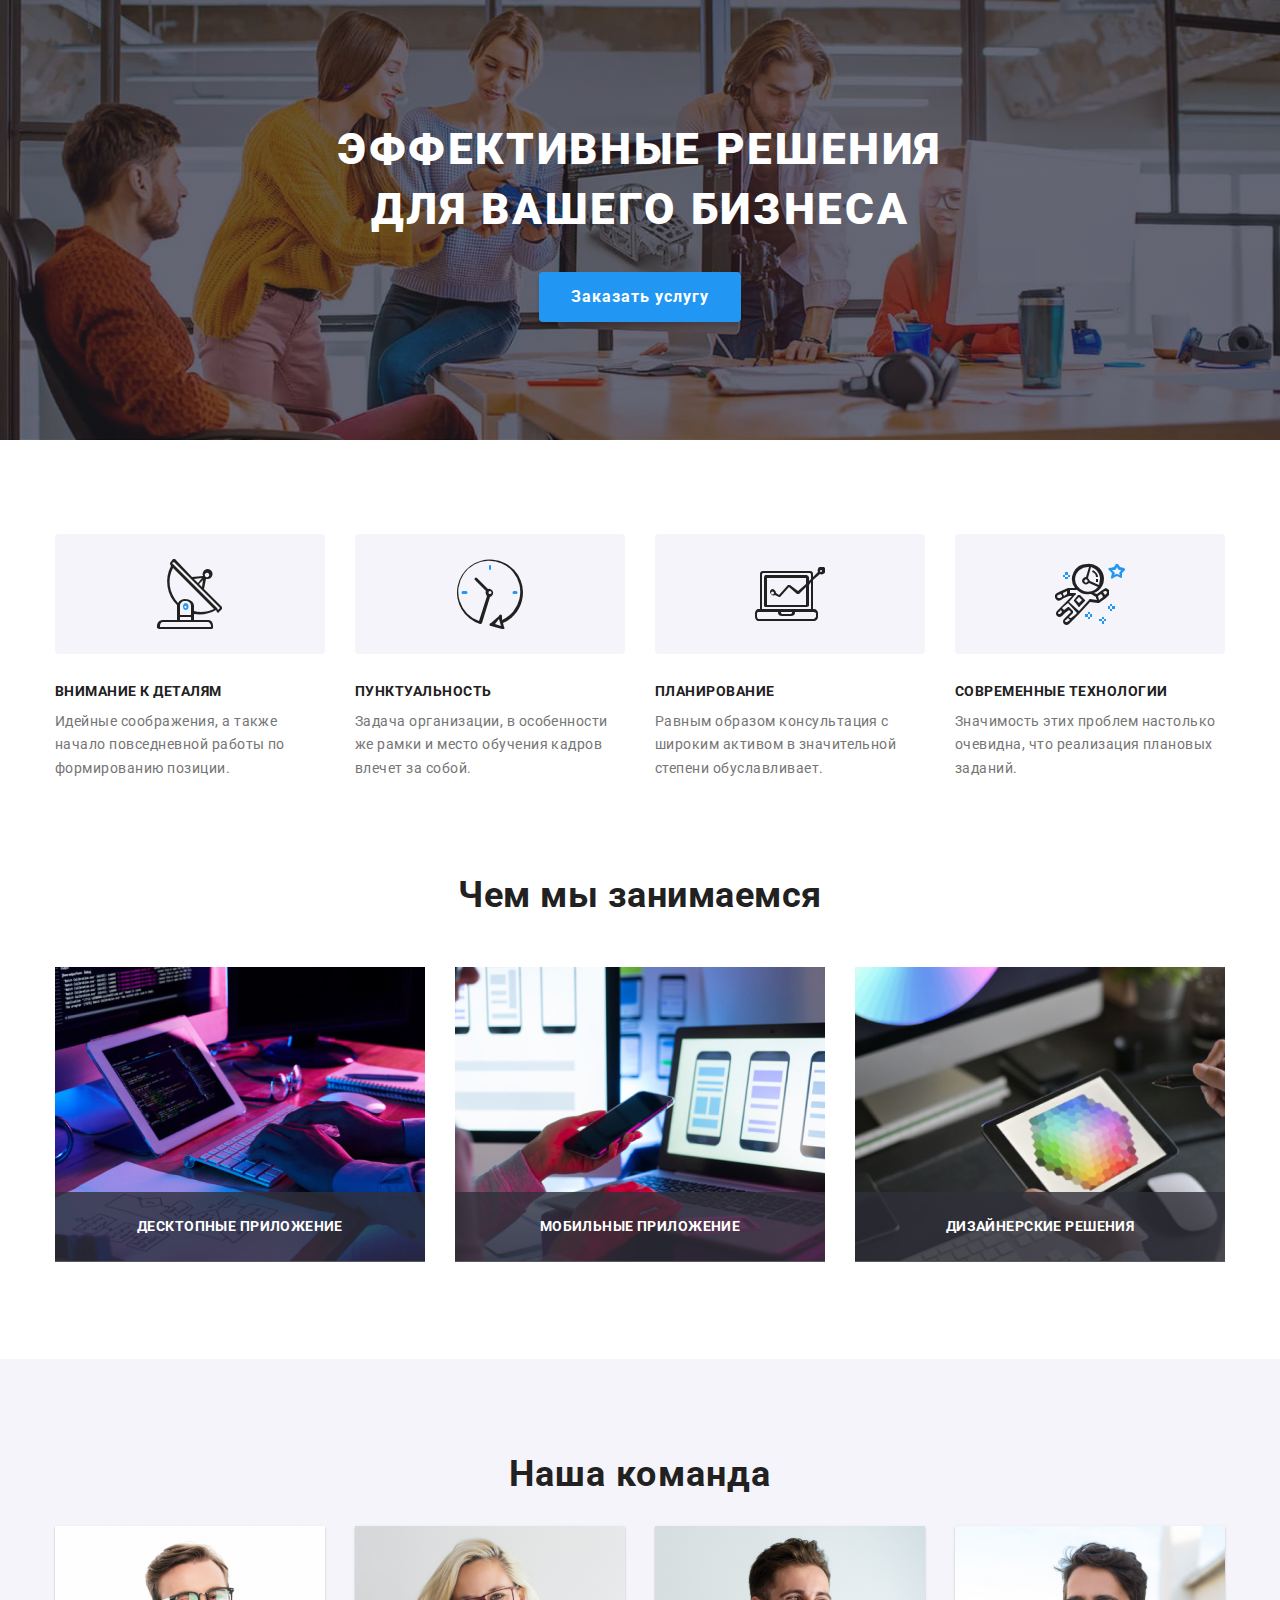
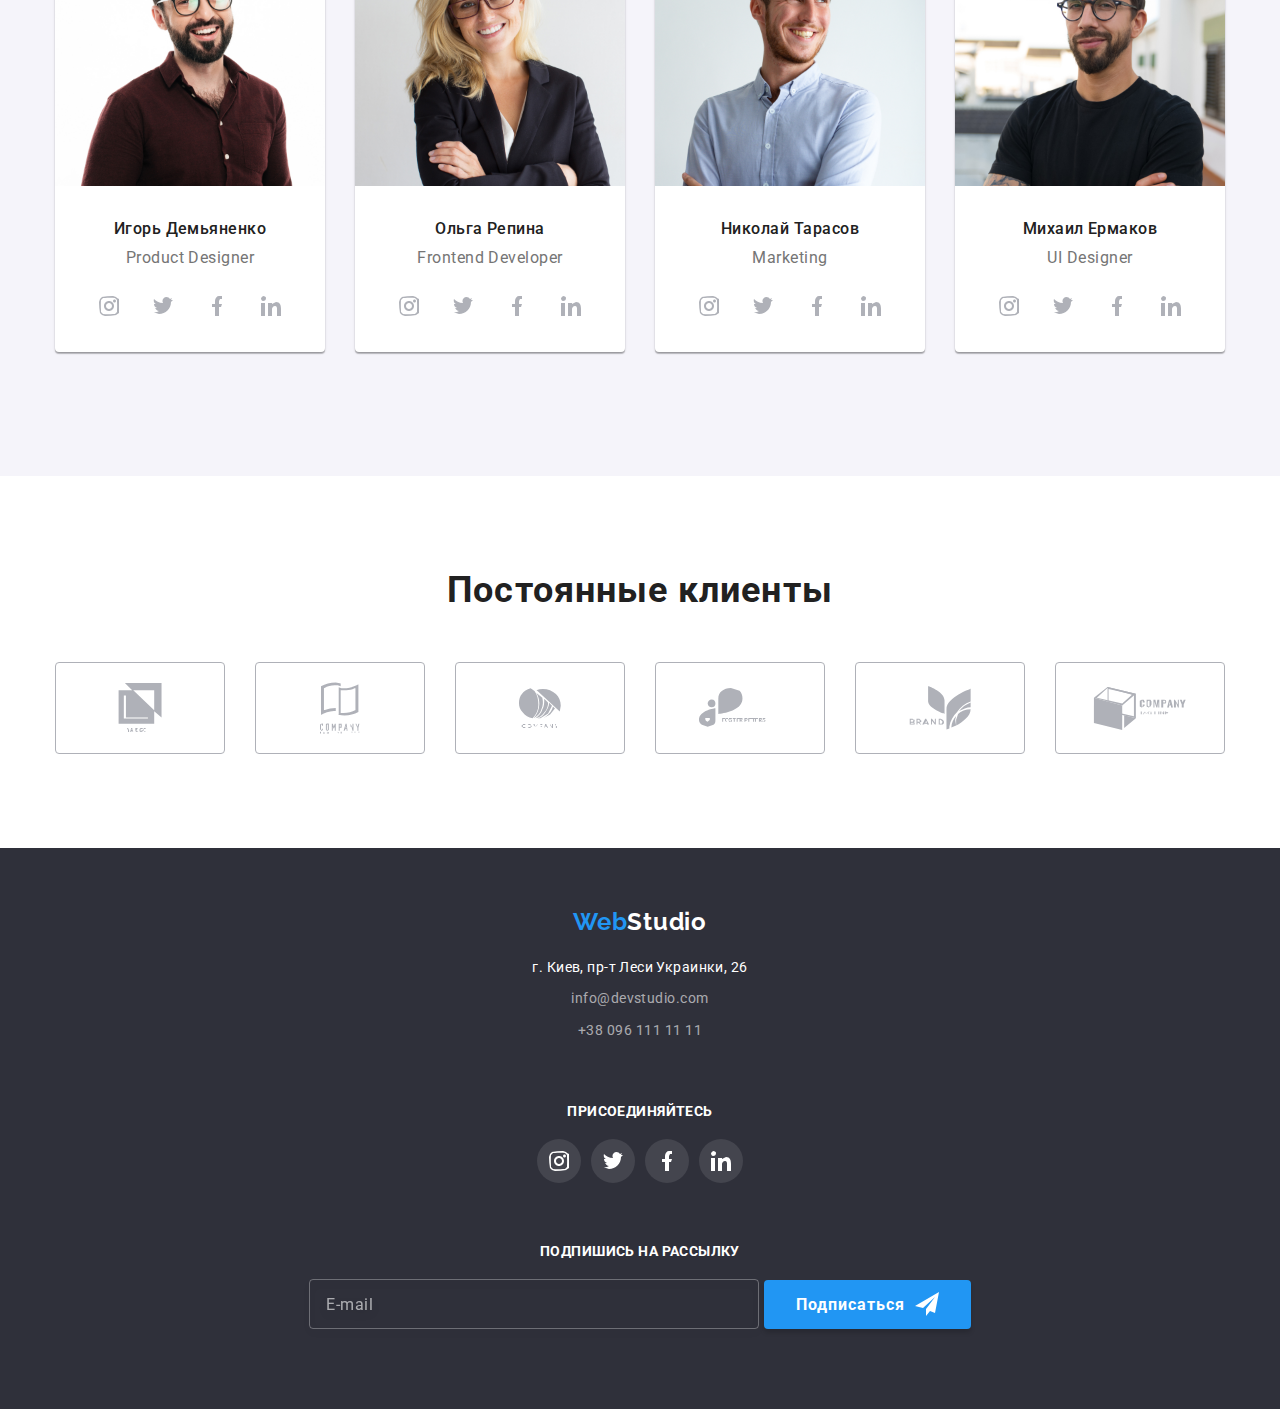
==== index.html @ bba87c7f "сделал футер мобайл" ====
<!DOCTYPE html>
<html lang="ru">

<head>
  <meta charset="UTF-8" />
  <meta name="viewport" content="width=device-width, initial-scale=1.0" />
  <title>goit-markup-hw-07</title>
  <link rel="stylesheet"
    href="https://cdnjs.cloudflare.com/ajax/libs/modern-normalize/1.0.0/modern-normalize.min.css" />
  <link href="https://fonts.googleapis.com/css2?family=Raleway:wght@700&family=Roboto:wght@400;500;700;900&display=swap"
    rel="stylesheet">
 
  <link rel="stylesheet" href="./css/main.min.css">
</head>

<body>
  <!-- <header class="header">
    <div class="container main-header">
      <nav class="navigation">
        <a class="logo-header" href="./index.html"><span class="logo-color">Web</span>Studio</a>

        <ul class="site-nav list">
          <li class="item"><a class="link current" href="./index.html">Студия</a></li>
          <li class="item"><a class="link" href="./portfolio.html">Портфолио</a></li>
          <li class="item"><a class="link" href="">Контакты</a></li>
        </ul>
      </nav>

      <ul class="site-contacts list">
        <li class="item">
          <a class="link" href="mailto:info@devstudio.com">
            <svg class="icon-contacts" width="16" height="12">
              <use href="./images/defs.svg#envelope"></use>
            </svg>
            info@devstudio.com
          </a>
        </li>
        <li class="item">
          <a class="link" href="tel:+380961111111"><svg class="icon-contacts" width="10" height="16">
              <use href="./images/defs.svg#smartphone"></use>
            </svg>+38 096 111 11 11</a>
        </li>
      </ul>
    </div>
  </header> -->

  <main>
    <!-- Шапка -->

    <section class="hero">
      <div class="container secondary">
        <h1 class="title">Эффективные решения для вашего бизнеса</h1>
        <button data-modal-open type="button" class="button-primary">Заказать услугу</button>
      </div>
    </section>


    <!-- -- Особенности -->

    <section class="features">
      <div class="container">
        <ul class="list">
          <li class="spec icon-antena">
            <h3 class="title">ВНИМАНИЕ К ДЕТАЛЯМ</h3>
            <p class="text">
              Идейные соображения, а также начало повседневной работы по
              формированию позиции.
            </p>
          </li>
          <li class="spec icon-clock">
            <h3 class="title">ПУНКТУАЛЬНОСТЬ</h3>
            <p class="text">
              Задача организации, в особенности же рамки и место обучения кадров
              влечет за собой.
            </p>
          </li>
          <li class="spec icon-nout">
            <h3 class="title">ПЛАНИРОВАНИЕ</h3>
            <p class="text">
              Равным образом консультация с широким активом в значительной
              степени обуславливает.
            </p>
          </li>
          <li class="spec icon-astronaut">
            <h3 class="title">СОВРЕМЕННЫЕ ТЕХНОЛОГИИ</h3>
            <p class="text">
              Значимость этих проблем настолько очевидна, что реализация
              плановых заданий.
            </p>
          </li>
        </ul>
      </div>
    </section> 

    <!-- Чем мы занимаемся -->
    <section class="activity">
      <div class="container">
        <h2 class="title">Чем мы занимаемся</h2>
        <ul class="list">
          <li class="example">

            <img src="./images/img1.jpg" alt="разработка для пк" width="370" />
            <div class="active">
              <p class="text-bg">ДЕСКТОПНЫЕ ПРИЛОЖЕНИЕ</p>
            </div>
          </li>
          <li class="example">
            <img src="./images/img2.jpg" alt="разработка мобильных версий" width="370" />
            <div class="active">
              <p class="text-bg">МОБИЛЬНЫЕ ПРИЛОЖЕНИЕ</p>
            </div>
          </li>
          <li class="example">
            <img src="./images/img3.jpg" alt="разработка для планшетных версий" width="370" />
            <div class="active">
              <p class="text-bg">ДИЗАЙНЕРСКИЕ РЕШЕНИЯ</p>
            </div>
          </li>
        </ul>
      </div>
    </section>

    <!-- Наша команда -->
    <section class="team">
      <div class="container">
        <h2 class="title">Наша команда</h2>
        <ul class="list">
          <li class="cards">
            <img src="./images/img4.jpg" alt="Игорь Демьяненко" width="270" />
            <h3 class="employee">Игорь Демьяненко</h3>
            <p class="profession">Product Designer</p>
            <ul class="social list">
              <li class="list-item">
                <a class="social-link" href="./">
                  <svg class="social-icon">
                    <use href="./images/defs.svg#instagram"></use>
                  </svg>
                </a>
              </li>
              <li class="list-item">
                <a class="social-link" href="./">
                  <svg class="social-icon">
                    <use href="./images/defs.svg#twitter"></use>
                  </svg>
                </a>
              </li>
              <li class="list-item">
                <a class="social-link" href="./">
                  <svg class="social-icon">
                    <use href="./images/defs.svg#facebook"></use>
                  </svg>
                </a>
              </li>
              <li class="list-item">
                <a class="social-link" href="./">
                  <svg class="social-icon">
                    <use href="./images/defs.svg#linkedin"></use>
                  </svg>
                </a>
              </li>
            </ul>
          </li>
          <li class="cards">
            <img src="./images/img5.jpg" alt="Ольга Репина" width="270" />
            <h3 class="employee">Ольга Репина</h3>
            <p class="profession">Frontend Developer</p>
            <ul class="social list">
              <li class="list-item">
                <a class="social-link" href="./">
                  <svg class="social-icon">
                    <use href="./images/defs.svg#instagram"></use>
                  </svg>
                </a>
              </li>
              <li class="list-item">
                <a class="social-link" href="./">
                  <svg class="social-icon">
                    <use href="./images/defs.svg#twitter"></use>
                  </svg>
                </a>
              </li>
              <li class="list-item">
                <a class="social-link" href="./">
                  <svg class="social-icon">
                    <use href="./images/defs.svg#facebook"></use>
                  </svg>
                </a>
              </li>
              <li class="list-item">
                <a class="social-link" href="./">
                  <svg class="social-icon">
                    <use href="./images/defs.svg#linkedin"></use>
                  </svg>
                </a>
              </li>
            </ul>
          </li>
          <li class="cards">
            <img src="./images/img6.jpg" alt="Николай Тарасов" width="270" />
            <h3 class="employee">Николай Тарасов</h3>
            <p class="profession">Marketing</p>
            <ul class="social list">
              <li class="list-item">
                <a class="social-link" href="./">
                  <svg class="social-icon">
                    <use href="./images/defs.svg#instagram"></use>
                  </svg>
                </a>
              </li>
              <li class="list-item">
                <a class="social-link" href="./">
                  <svg class="social-icon">
                    <use href="./images/defs.svg#twitter"></use>
                  </svg>
                </a>
              </li>
              <li class="list-item">
                <a class="social-link" href="./">
                  <svg class="social-icon">
                    <use href="./images/defs.svg#facebook"></use>
                  </svg>
                </a>
              </li>
              <li class="list-item">
                <a class="social-link" href="./">
                  <svg class="social-icon">
                    <use href="./images/defs.svg#linkedin"></use>
                  </svg>
                </a>
              </li>
            </ul>
          </li>
          <li class="cards">
            <img src="./images/img7.jpg" alt="Михаил Ермаков" width="270" />
            <h3 class="employee">Михаил Ермаков</h3>
            <p class="profession">UI Designer</p>
            <ul class="social list">
              <li class="list-item">
                <a class="social-link" href="./">
                  <svg class="social-icon">
                    <use href="./images/defs.svg#instagram"></use>
                  </svg>
                </a>
              </li>
              <li class="list-item">
                <a class="social-link" href="./">
                  <svg class="social-icon">
                    <use href="./images/defs.svg#twitter"></use>
                  </svg>
                </a>
              </li>
              <li class="list-item">
                <a class="social-link" href="./">
                  <svg class="social-icon">
                    <use href="./images/defs.svg#facebook"></use>
                  </svg>
                </a>
              </li>
              <li class="list-item">
                <a class="social-link" href="./">
                  <svg class="social-icon">
                    <use href="./images/defs.svg#linkedin"></use>
                  </svg>
                </a>
              </li>
            </ul>
          </li>
        </ul>
      </div>
    </section>
  </main>

  <!-- Постоянные клиенты -->
  <section class="clients">
    <div class="container">
      <h2 class="clients-title">Постоянные клиенты</h2>
      <ul class="clients-list list">
        <li class="clients-item">
          <a class="clients-link" href="">
            <svg class="icon-logo" width="44.27" height="49.23">
              <use href="./images/defs.svg#group5">
              </use>
            </svg>
          </a>
        </li>
        <li class="clients-item">
          <a class="clients-link" href="">
            <svg class="icon-logo" width="40" height="52">
              <use href="./images/defs.svg#group6">
              </use>
            </svg>
          </a>
        </li>
        <li class="clients-item">
          <a class="clients-link" href="">
            <svg class="icon-logo" width="43.36" height="41.18">
              <use href="./images/defs.svg#group1">
              </use>
            </svg>
          </a>
        </li>
        <li class="clients-item">
          <a class="clients-link" href="">
            <svg class="icon-logo" width="84.44" height="40.62">
              <use href="./images/defs.svg#group2">
              </use>
            </svg>
          </a>
        </li>
        <li class="clients-item">
          <a class="clients-link" href="">
            <svg class="icon-logo" width="62.54" height="45.43">
              <use href="./images/defs.svg#group3">
              </use>
            </svg>
          </a>
        </li>
        <li class="clients-item">
          <a class="clients-link" href="">
            <svg class="icon-logo" width="93.79" height="43.93">
              <use href="./images/defs.svg#group4">
              </use>
            </svg>
          </a>
        </li>
      </ul>
    </div>
  </section>

     <!-- ФУТЕР -->
    <footer class="footer">
      <div class="container cont-footer">
        <div class="footer-block">
          <a class="logo-footer" href="./index.html"><span class="logo-color">Web</span>Studio</a>

          <address class="address">
            <p class="office">г. Киев, пр-т Леси Украинки, 26</p>
            <a class="mail-footer" href="mailto:info@devstudio.com">info@devstudio.com</a>
            <a class="tel-footer" href="tel:+380961111111">+38 096 111 11 11</a>
          </address>
        </div>
        <div class="right-side">
        <div class="social-footer">
          <h3 class="title">ПРИСОЕДИНЯЙТЕСЬ</h3>
          <ul class="list soc-footer">
            <li class="list-item">
              <a class="footer-link" href="./">
                <svg class="social-icon">
                  <use href="./images/defs.svg#instagram_w"></use>
                </svg>
              </a>
            </li>
            <li class="list-item">
              <a class="footer-link" href="./">
                <svg class="social-icon">
                  <use href="./images/defs.svg#twitter_w"></use>
                </svg>
              </a>
            </li>
            <li class="list-item">
              <a class="footer-link" href="./">
                <svg class="social-icon">
                  <use href="./images/defs.svg#facebook_w"></use>
                </svg>
              </a>
            </li>
            <li class="list-item">
              <a class="footer-link" href="./">
                <svg class="social-icon">
                  <use href="./images/defs.svg#linkedin_w"></use>
                </svg>
              </a>
            </li>
          </ul>
        </div>
        <div class="form-field">
          <h3 class="title">ПОДПИШИСЬ НА РАССЫЛКУ</h3>
          <form>
            <label for="email"></label>
            <input class="form-input-fotter" type="email" name="email" id="email" placeholder=E-mail>
            <button class="button-primary btn-subscribe" type="submit">Подписаться

            <svg class="btnfly"  width="24"  height="24" >
              <use href="./images/defs.svg#icon-flyW"></use>
            </svg>
            </button>
          </form>
          </div>
        </div>
      </div>
    </footer>

  <div data-modal class="backdrop is-hidden">
    <div class="modal">
      <button type="button" class="close" data-modal-close>
        <svg class="close-black" width="11" height="11">
          <use href="./images/defs.svg#icon-Vector-1"></use>
        </svg>
      </button>

      <form class="modal-form" autocomplete="off">

        <p class="form-title">Оставьте свои данные, мы вам перезвоним</p>

        <label class="form-label" for="name">Имя</label>
        <span class="input-wrapper">
          <input class="form-input" type="text" name="name" id="name">
          <svg class="input-icon" width="12" height="12">
            <use href="./images/defs.svg#icon-profileB"></use>
          </svg>
        </span>


        <label class="form-label" for="tel">Телефон</label>
        <span class="input-wrapper">
          <input class="form-input" type="tel" name="tel" id="tel">
          <svg class="input-icon" width="13" height="13">
            <use href="./images/defs.svg#icon-phoneB"></use>
          </svg>
        </span>

        <label class="form-label" for="mail-user">Почта</label>
        <span class="input-wrapper">
          <input class="form-input" type="email" name="mail-user" id="mail-user">
          <svg class="input-icon" width="15" height="12">
            <use href="./images/defs.svg#icon-mailB"></use>
          </svg>
        </span>

        <label class="form-label" for="comment">Комментарий</label>
        <textarea class="textarea" name="comment" id="comment" rows="8" placeholder="Введите текст"></textarea>


<input class="input-checkbox" type="checkbox" name="policy" id="policy">
         
          <label class="label-policy" for="policy">Соглашаюсь с рассылкой и принимаю &nbsp;<a class="link" href="">Условия
              договора</a>
            
            </label>


        <button class="button-primary  btn-close" type="submit">Отправить</button>

      </form>
    </div>
  </div>







  <script src="./js/modal.js"></script>
  <script>
    (() => {
      document.querySelector('.js-speaker-form').addEventListener('submit', e => {
        e.preventDefault();

        new FormData(e.currentTarget).forEach((value, name) =>
          console.log(`${name}: ${value}`),
        );
      });
    })();
  </script>

</body>

</html>
---- css/main.min.css ----
.input-checkbox{position:absolute;width:1px;height:1px;margin:-1px;border:0;padding:0;clip:rect(0 0 0 0);overflow:hidden}h1,h2,h3,h4,h5,h6,p,ul{margin-top:0;margin-bottom:0;padding-top:0;padding-bottom:0;padding-left:0}body{background-color:#ffffff;color:#212121;font-family:Roboto, sans-serif;letter-spacing:0.03em}.list{list-style:none}.button{padding:6px 22px;font-weight:500;font-size:16px;line-height:1.63;letter-spacing:0.03em;border:none;text-align:center;color:#212121;background-color:#f5f4fa;border-radius:4px;cursor:pointer;transition-duration:250ms;transition-timing-function:cubic-bezier(0.4, 0, 0.2, 1)}.button:hover,.button:focus{background-color:#2196f3;color:#fff;box-shadow:0px 3px 1px rgba(0,0,0,0.1),0px 1px 2px rgba(0,0,0,0.08),0px 2px 2px rgba(0,0,0,0.12)}.button-primary{padding:10px 32px;min-width:200px;font-weight:bold;font-size:16px;letter-spacing:0.06em;border:none;text-align:center;line-height:1.87;cursor:pointer;color:#fff;background-color:#2196f3;border-radius:4px;box-shadow:0px 4px 4px rgba(0,0,0,0.15);transition-duration:250ms;transition-timing-function:cubic-bezier(0.4, 0, 0.2, 1)}.button-primary:hover,.button-primary:focus{background-color:#188ce8}.container{margin:0 auto;padding:0 15px}@media screen and (min-width: 480px){.container{max-width:480px}}@media screen and (min-width: 768px){.container{max-width:768px}}@media screen and (min-width: 1200px){.container{max-width:1200px}}.social-link{display:flex;margin-bottom:30px;width:44px;height:44px;background-color:#fff;text-decoration:none;border-radius:50%;justify-content:center;align-items:center;transition-duration:250ms;transition-timing-function:cubic-bezier(0.4, 0, 0.2, 1)}.social-link:hover{background-color:#2196f3;--color5: #ffffff}.list-item:not(:last-child){margin-right:10px}.social-icon{width:20px;height:20px;fill:#afb1b8}.modal .close{position:absolute;top:8px;right:8px;width:30px;height:30px;background:#fff;border:1px solid rgba(0,0,0,0.1);border-radius:50%;box-sizing:border-box;cursor:pointer;transition-duration:250ms;transition-timing-function:cubic-bezier(0.4, 0, 0.2, 1)}.modal .close:focus .close-black{fill:#2196f3}.modal{padding:40px;position:absolute;left:50%;top:50%;transform:translate(-50%, -50%);width:528px;min-height:581px;background:#fff;box-shadow:0px 1px 3px rgba(0,0,0,0.12),0px 1px 1px rgba(0,0,0,0.14),0px 2px 1px rgba(0,0,0,0.2);border-radius:4px}.btn-close{margin:30px auto 0 auto}.backdrop{position:fixed;top:0;left:0;width:100%;height:100%;background-color:rgba(0,0,0,0.2)}.backdrop.is-hidden{opacity:0;pointer-events:none}.modal-form{display:flex;flex-direction:column}.form-label{margin-top:10px;margin-bottom:4px;font-weight:400;font-size:12px;line-height:1.16;letter-spacing:0.01em;color:#757575}.form-input{width:100%;height:40px;padding-left:40px;border:1px solid rgba(33,33,33,0.2);border-radius:4px;transition-duration:250ms;transition-timing-function:cubic-bezier(0.4, 0, 0.2, 1)}.form-input:focus{outline:none;border:1px solid #2196f3}.form-input:focus+.input-icon{fill:#2196f3}.checkbox-modal{display:flex;align-items:center;justify-content:space-evenly;align-items:baseline}.textarea{height:120px;padding:12px 16px;resize:none;border:1px solid rgba(33,33,33,0.2);border-radius:4px;transition-duration:250ms;transition-timing-function:cubic-bezier(0.4, 0, 0.2, 1)}.textarea:focus{outline:none;border:1px solid #2196f3}textarea::placeholder{color:rgba(117,117,117,0.5)}.label-policy .link{color:#2196f3}.form-title{margin-top:11px;margin-bottom:12px;font-weight:700;font-size:20px;line-height:1.15px;text-align:center;letter-spacing:0.03em}.input-wrapper{position:relative}.input-icon{position:absolute;display:block;top:50%;left:14px;transform:translateY(-50%);transition-duration:250ms;transition-timing-function:cubic-bezier(0.4, 0, 0.2, 1)}.label-policy{display:flex;align-items:center;justify-content:center;font-weight:400;font-size:14px;line-height:1.71px;letter-spacing:0.03em;margin-top:20px;margin-bottom:30px}.label-policy::before{content:"";display:block;width:16px;height:15px;border:2px solid #212121;border-radius:2px;margin-right:8px}.input-checkbox:checked+.label-policy::before{background-image:url("../images/icon-check.svg");border:none}.checkrow{display:flex;align-items:center;justify-content:space-evenly}.header{border-bottom:1px solid #ececec;padding:24px 0 25px;border-bottom:1px solid #ececec}.navigation{display:flex;align-items:center}.main-header{display:flex;align-items:center;justify-content:space-between}.logo-header{margin-right:93px;font-family:Raleway, sans-serif;color:#212121;font-weight:700;font-size:26px;line-height:1.2;text-decoration:none}.logo-color{color:#2196f3}.site-nav{display:flex}.site-nav .item+.item{margin-left:50px}.site-nav .link{display:block;color:#212121;font-weight:500;font-size:14px;line-height:1.14;letter-spacing:0.02em;text-decoration:none;transition-duration:250ms;transition-timing-function:cubic-bezier(0.4, 0, 0.2, 1)}.site-nav .link:hover,.site-nav .link:focus{color:#2196f3}.site-nav .current{position:relative;color:#2196f3;transition-duration:250ms;transition-timing-function:cubic-bezier(0.4, 0, 0.2, 1)}.site-nav .current::after{position:absolute;content:"";top:45.5px;left:0px;border-radius:50px;width:100%;height:4px;background-color:#2196f3}.site-contacts{display:flex}.site-contacts .item+.item{padding-left:50px}.site-contacts .link{display:flex;font-weight:500;font-size:14px;line-height:1.14;letter-spacing:0.02em;color:#757575;text-decoration:none;transition-duration:250ms;transition-timing-function:cubic-bezier(0.4, 0, 0.2, 1)}.site-contacts .link:hover,.site-contacts .link:focus{--color4: #2196f3;color:#2196f3}.icon-contacts{margin-right:10px}.hero{max-width:767px;padding:118px 0px;margin:0 auto;text-align:center;background-color:#2f303a;background-image:linear-gradient(to right, rgba(47,48,58,0.4), rgba(47,48,58,0.4)),url("../images/bg-image.jpg");background-position:center;background-size:cover;background-repeat:no-repeat}.hero .title{margin:0 auto 30px;max-width:360px;font-weight:900;font-size:26px;line-height:1.61;letter-spacing:0.06em;text-transform:uppercase;color:#fff}@media screen and (min-width: 1200px){.hero{max-width:1600px}.hero .title{padding:2px 0px;max-width:696px;font-size:44px;line-height:1.36}}@media screen and (min-width: 320px){.features{padding-top:60px;padding-bottom:60px}.features .text{font-size:14px;line-height:1.71;color:#757575}.features .title{margin-bottom:10px;font-weight:700;font-size:14px;line-height:1.14;color:#212121;text-align:center}.features .spec::before{content:"";display:block;margin-bottom:30px;height:120px;background:#f5f4fa;border-radius:4px;background-repeat:no-repeat;background-position:center;background-size:70px, 70px}.spec:not(:last-child){margin-bottom:30px}}.spec.icon-antena::before{background-image:url("../images/antenna.svg")}.spec.icon-clock::before{background-image:url("../images/clock.svg")}.spec.icon-nout::before{background-image:url("../images/Vector.svg")}.spec.icon-astronaut::before{background-image:url("../images/astronaut.svg")}@media screen and (min-width: 768px) and (max-width: 1200px){.features .list{display:flex;justify-content:space-between;flex-wrap:wrap}.features .spec{width:354px}.features .title{text-align:left}.spec:nth-last-child(-n+2){margin-bottom:0px}}@media screen and (min-width: 1200px){.features{padding-top:94px;padding-bottom:94px}.features .list{display:flex;justify-content:space-between}.features .title{text-align:left;font-weight:700;font-size:14px;line-height:1.14;color:#212121}.features .text{font-size:14px;line-height:1.71;color:#757575}.features .spec{width:270px;margin-bottom:0}.features .spec::before{content:"";display:block;height:120px;background:#f5f4fa;border-radius:4px;background-repeat:no-repeat;background-position:center;background-size:70px, 70px}.spec.icon-antena::before{background-image:url("../images/antenna.svg")}.spec.icon-clock::before{background-image:url("../images/clock.svg")}.spec.icon-nout::before{background-image:url("../images/Vector.svg")}.spec.icon-astronaut::before{background-image:url("../images/astronaut.svg")}}@media screen and (max-width: 1200px){.activity{display:none}}.activity{padding-bottom:94px}.activity .list{display:flex}.activity .title{padding-bottom:50px;font-weight:700;font-size:36px;line-height:1.16;text-align:center;color:#212121}.example+.example{margin-left:30px}.text-bg{font-weight:700;font-size:14px;line-height:1.14;letter-spacing:0.03em;text-transform:uppercase;padding-top:27px}.example{position:relative}.active{display:block;position:absolute;min-width:370px;min-height:70px;text-align:center;bottom:3px;right:0;background-color:rgba(47,48,58,0.8);color:#fff}@media screen and (min-width: 320px){.team{background-color:#f5f4fa;padding-top:60px;padding-bottom:60px}.team .title{font-size:28px;line-height:1.18;letter-spacing:0.03em;text-align:center;padding-bottom:30px}.social.list{display:flex}.cards{margin-bottom:30px;background-color:#fff;min-height:368px;box-shadow:0px 1px 3px rgba(0,0,0,0.12),0px 1px 1px rgba(0,0,0,0.14),0px 2px 1px rgba(0,0,0,0.2);border-radius:0px 0px 4px 4px}.social{justify-content:center}.social-link{margin-bottom:24px}}.employee{padding-top:30px;padding-bottom:10px;font-weight:500;font-size:16px;line-height:1.18;text-align:center;color:#212121}.profession{padding-bottom:16px;font-weight:400;font-size:16px;line-height:1.18;text-align:center;color:#757575}@media screen and (min-width: 768px){.team .list{display:flex;flex-wrap:wrap;justify-content:space-between}.social.list{display:flex;justify-content:center}.cards:nth-last-child(-n+2){margin-bottom:0}}@media screen and (min-width: 1200px){.team{padding-top:94px;padding-bottom:94px}.team .title{font-size:36px;line-height:1.17}.cards:nth-last-child(-n+2){margin-bottom:30px}}@media screen and (min-width: 320px){.clients{padding:60px 0}.clients-title{font-weight:700;font-size:36px;line-height:1.16;text-align:center;color:#212121}.clients-list{display:flex;flex-wrap:wrap;justify-content:space-between}.clients-item{display:flex;align-items:center}.clients-link{margin-top:30px;display:flex;width:210px;height:92px;text-decoration:none;justify-content:center;align-items:center;border:1px solid #afb1b8;border-radius:4px;fill:#afb1b8;transition-duration:250ms;transition-timing-function:cubic-bezier(0.4, 0, 0.2, 1)}.clients-link:hover{border-color:#2196f3;--color5: #2196f3}}@media screen and (min-width: 768px){.clients{padding:60px 0}.clients-link{width:226px;height:92px}.clients-title{font-size:28px;line-height:1.18;text-align:center;letter-spacing:0.03em}}@media screen and (min-width: 1200px){.clients{padding:94px 0}.clients-link{margin-top:0;display:flex;width:170px;height:92px;text-decoration:none;justify-content:center;align-items:center}.clients-title{font-size:36px;line-height:1.166;margin-bottom:50px}}@media screen and (min-width: 320px){.footer{padding:60px 0;background-color:#2f303a}.cont-footer{display:flex;flex-direction:column;align-items:center}.logo-footer{display:block;margin-bottom:20px;font-family:Raleway, sans-serif;font-weight:700;font-size:24px;line-height:1.166;text-align:center;letter-spacing:0.03em;color:#fff;text-decoration:none}.address{display:flex;flex-direction:column;align-items:center;padding-bottom:60px}.office{font-style:normal;font-weight:normal;font-size:14px;line-height:1.7;letter-spacing:0.03em;color:#fff}.mail-footer{margin-top:8px;margin-bottom:8px;font-style:normal;font-weight:normal;font-size:14px;line-height:1.7;color:rgba(255,255,255,0.6);text-decoration:none;transition-duration:250ms;transition-timing-function:cubic-bezier(0.4, 0, 0.2, 1)}.mail-footer:hover,.mail-footer:focus{color:#2196f3}.tel-footer{font-style:normal;font-weight:normal;font-size:14px;line-height:1.7;color:rgba(255,255,255,0.6);text-decoration:none;transition-duration:250ms;transition-timing-function:cubic-bezier(0.4, 0, 0.2, 1)}.tel-footer:hover,.tel-footer:focus{color:#2196f3}.right-side{display:flex;flex-direction:column;align-items:center}.soc-footer{display:flex;justify-content:space-between}.social-footer .title{font-weight:700;text-align:center;font-size:14px;line-height:1.142;margin-bottom:20px;color:#fff;letter-spacing:0.03em}.footer-link{display:flex;width:44px;height:44px;background-color:rgba(255,255,255,0.1);text-decoration:none;border-radius:50%;justify-content:center;align-items:center;transition-duration:250ms;transition-timing-function:cubic-bezier(0.4, 0, 0.2, 1)}.footer-link:hover{background-color:#2196f3}.form-field{text-align:center}.form-field .title{margin-top:60px;font-weight:700;font-size:14px;line-height:1.142;letter-spacing:0.03em;color:#fff}.form-input-fotter{width:450px;height:50px;margin:20px 0;padding:15px 16px;background:transparent;border:1px solid rgba(255,255,255,0.3);box-sizing:border-box;filter:drop-shadow(0px 4px 4px rgba(0,0,0,0.15));border-radius:4px;color:cornsilk}.form-input-fotter::placeholder{font-weight:400;font-size:16px;line-height:1.25;letter-spacing:0.03em;color:rgba(255,255,255,0.6)}.form-input-fotter:focus{outline:none;border:1px solid #2196f3}.btn-subscribe{display:inline-flex;align-items:center;justify-content:center}.btnfly{margin-left:10px}}
/*# sourceMappingURL=main.min.css.map */
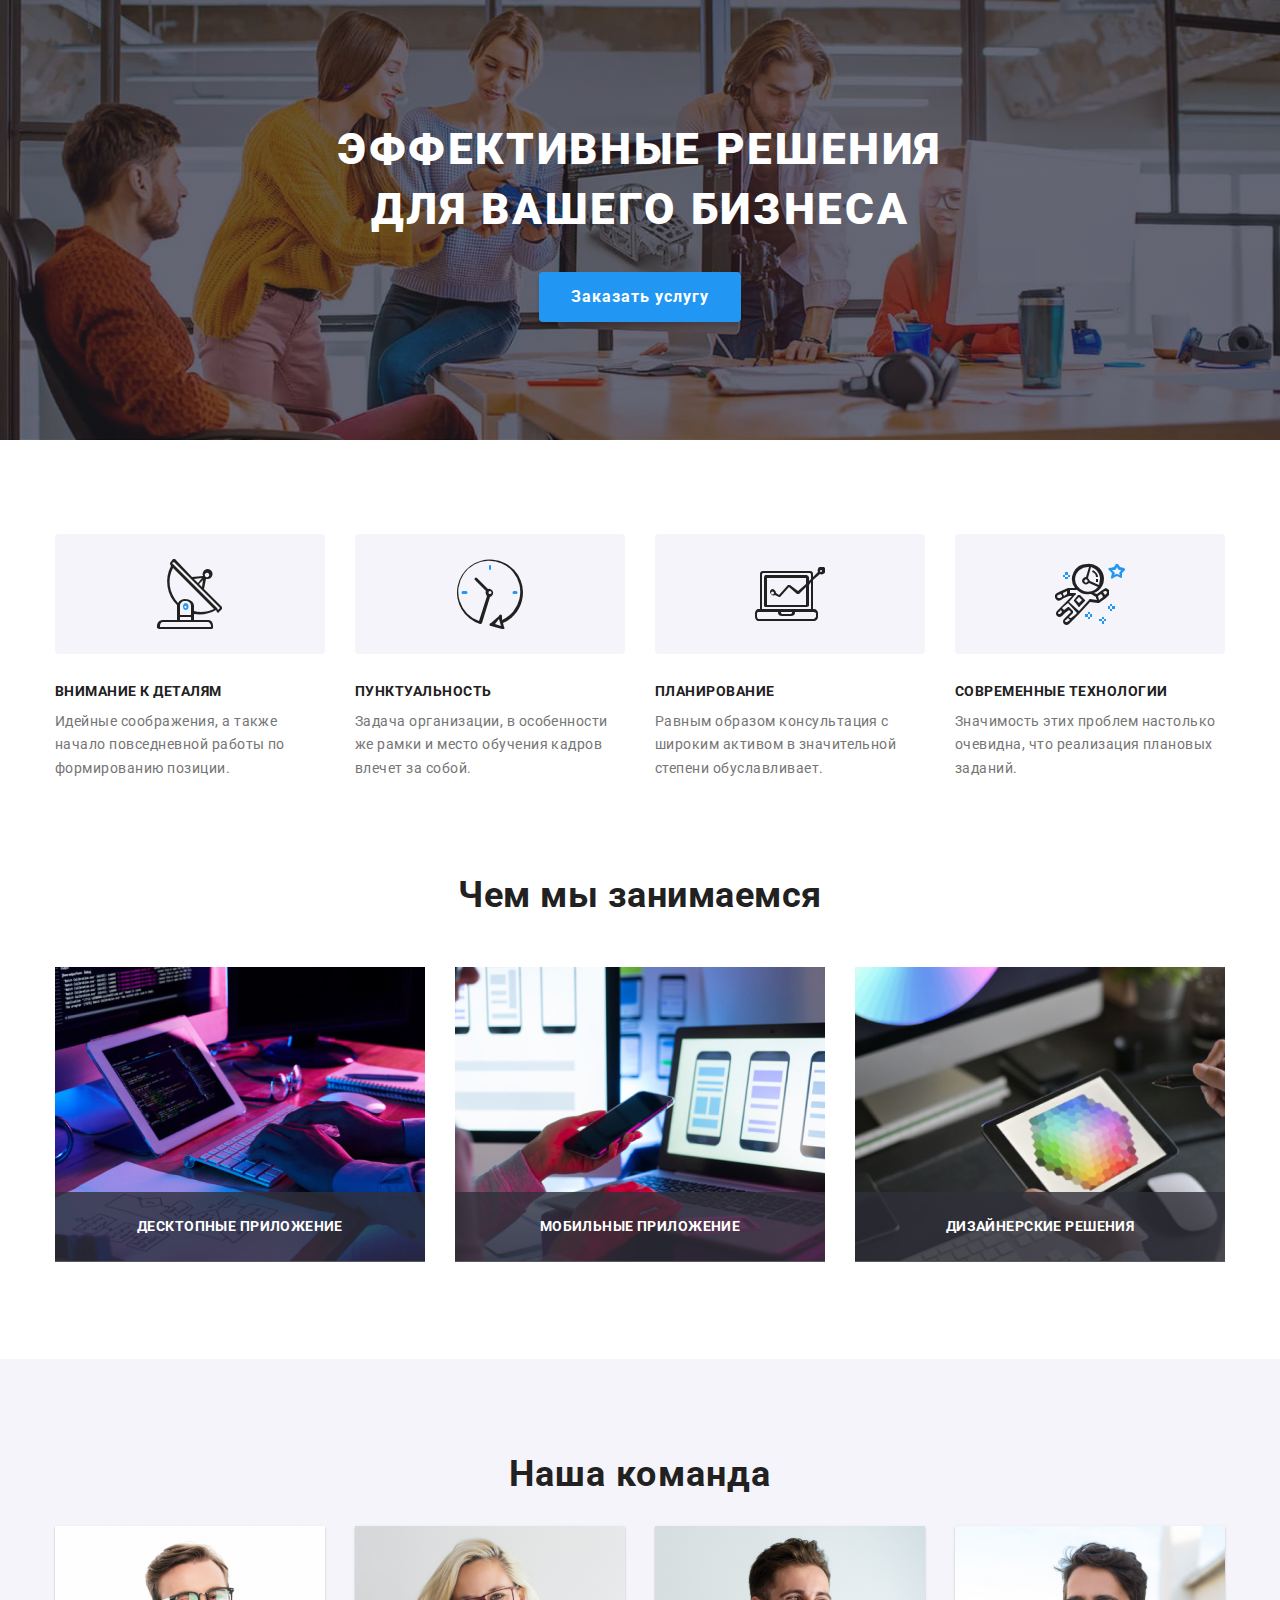
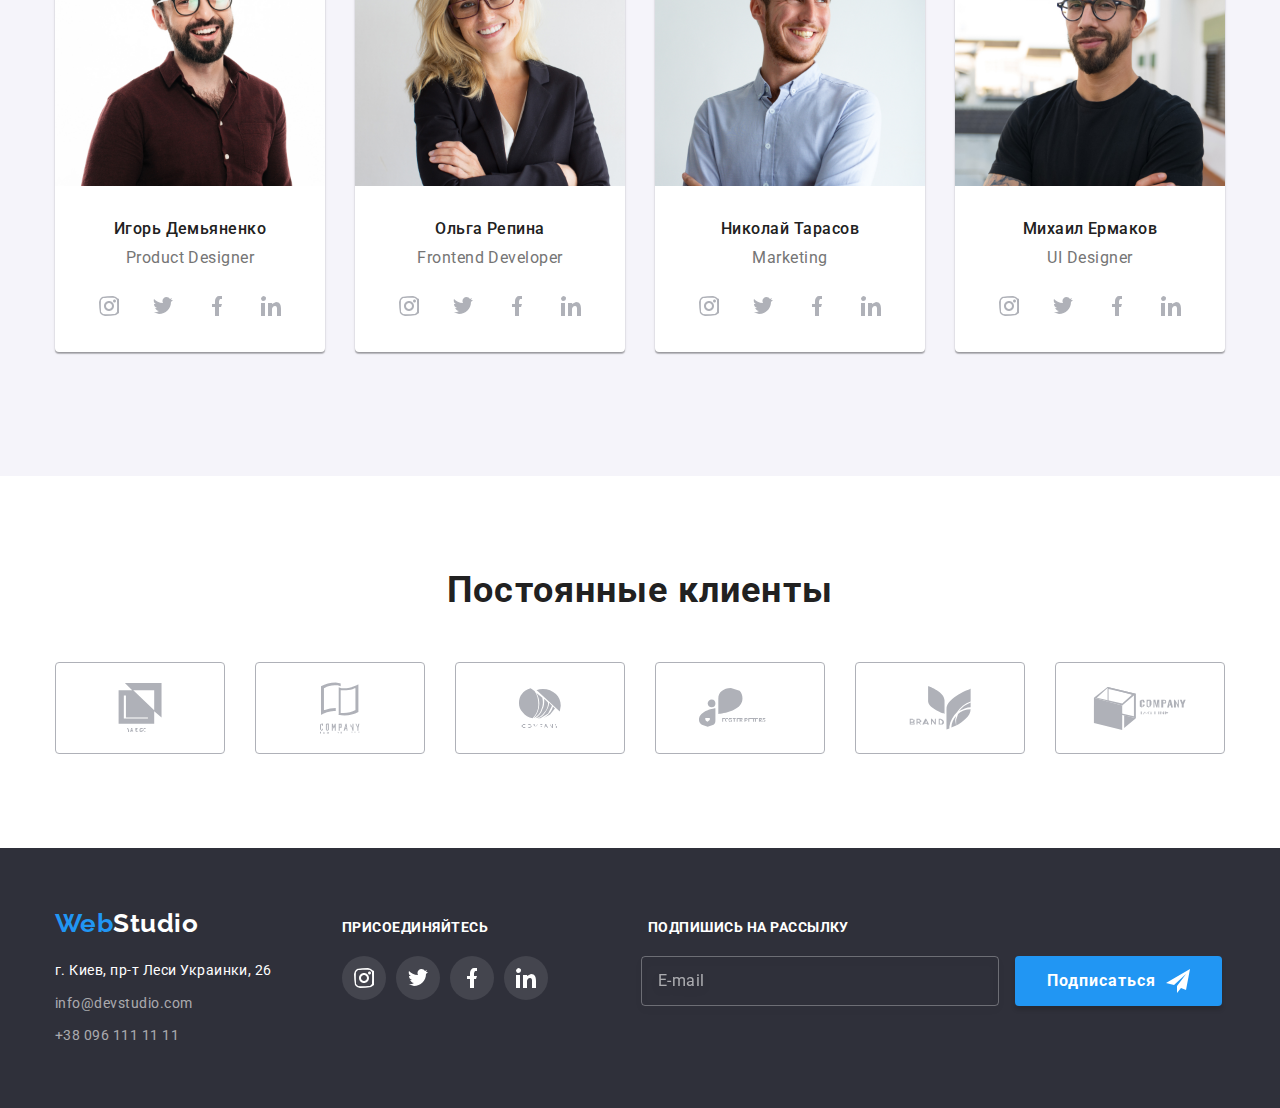
==== commit 089ed168: "футер готов" ====
--- a/index.html
+++ b/index.html
@@ -330,6 +330,7 @@
      <!-- ФУТЕР -->
     <footer class="footer">
       <div class="container cont-footer">
+        <div class="tablet-side">
         <div class="footer-block">
           <a class="logo-footer" href="./index.html"><span class="logo-color">Web</span>Studio</a>
 
@@ -373,6 +374,7 @@
             </li>
           </ul>
         </div>
+        </div>
         <div class="form-field">
           <h3 class="title">ПОДПИШИСЬ НА РАССЫЛКУ</h3>
           <form>
--- a/css/main.min.css
+++ b/css/main.min.css
@@ -1,2 +1,2 @@
-.input-checkbox{position:absolute;width:1px;height:1px;margin:-1px;border:0;padding:0;clip:rect(0 0 0 0);overflow:hidden}h1,h2,h3,h4,h5,h6,p,ul{margin-top:0;margin-bottom:0;padding-top:0;padding-bottom:0;padding-left:0}body{background-color:#ffffff;color:#212121;font-family:Roboto, sans-serif;letter-spacing:0.03em}.list{list-style:none}.button{padding:6px 22px;font-weight:500;font-size:16px;line-height:1.63;letter-spacing:0.03em;border:none;text-align:center;color:#212121;background-color:#f5f4fa;border-radius:4px;cursor:pointer;transition-duration:250ms;transition-timing-function:cubic-bezier(0.4, 0, 0.2, 1)}.button:hover,.button:focus{background-color:#2196f3;color:#fff;box-shadow:0px 3px 1px rgba(0,0,0,0.1),0px 1px 2px rgba(0,0,0,0.08),0px 2px 2px rgba(0,0,0,0.12)}.button-primary{padding:10px 32px;min-width:200px;font-weight:bold;font-size:16px;letter-spacing:0.06em;border:none;text-align:center;line-height:1.87;cursor:pointer;color:#fff;background-color:#2196f3;border-radius:4px;box-shadow:0px 4px 4px rgba(0,0,0,0.15);transition-duration:250ms;transition-timing-function:cubic-bezier(0.4, 0, 0.2, 1)}.button-primary:hover,.button-primary:focus{background-color:#188ce8}.container{margin:0 auto;padding:0 15px}@media screen and (min-width: 480px){.container{max-width:480px}}@media screen and (min-width: 768px){.container{max-width:768px}}@media screen and (min-width: 1200px){.container{max-width:1200px}}.social-link{display:flex;margin-bottom:30px;width:44px;height:44px;background-color:#fff;text-decoration:none;border-radius:50%;justify-content:center;align-items:center;transition-duration:250ms;transition-timing-function:cubic-bezier(0.4, 0, 0.2, 1)}.social-link:hover{background-color:#2196f3;--color5: #ffffff}.list-item:not(:last-child){margin-right:10px}.social-icon{width:20px;height:20px;fill:#afb1b8}.modal .close{position:absolute;top:8px;right:8px;width:30px;height:30px;background:#fff;border:1px solid rgba(0,0,0,0.1);border-radius:50%;box-sizing:border-box;cursor:pointer;transition-duration:250ms;transition-timing-function:cubic-bezier(0.4, 0, 0.2, 1)}.modal .close:focus .close-black{fill:#2196f3}.modal{padding:40px;position:absolute;left:50%;top:50%;transform:translate(-50%, -50%);width:528px;min-height:581px;background:#fff;box-shadow:0px 1px 3px rgba(0,0,0,0.12),0px 1px 1px rgba(0,0,0,0.14),0px 2px 1px rgba(0,0,0,0.2);border-radius:4px}.btn-close{margin:30px auto 0 auto}.backdrop{position:fixed;top:0;left:0;width:100%;height:100%;background-color:rgba(0,0,0,0.2)}.backdrop.is-hidden{opacity:0;pointer-events:none}.modal-form{display:flex;flex-direction:column}.form-label{margin-top:10px;margin-bottom:4px;font-weight:400;font-size:12px;line-height:1.16;letter-spacing:0.01em;color:#757575}.form-input{width:100%;height:40px;padding-left:40px;border:1px solid rgba(33,33,33,0.2);border-radius:4px;transition-duration:250ms;transition-timing-function:cubic-bezier(0.4, 0, 0.2, 1)}.form-input:focus{outline:none;border:1px solid #2196f3}.form-input:focus+.input-icon{fill:#2196f3}.checkbox-modal{display:flex;align-items:center;justify-content:space-evenly;align-items:baseline}.textarea{height:120px;padding:12px 16px;resize:none;border:1px solid rgba(33,33,33,0.2);border-radius:4px;transition-duration:250ms;transition-timing-function:cubic-bezier(0.4, 0, 0.2, 1)}.textarea:focus{outline:none;border:1px solid #2196f3}textarea::placeholder{color:rgba(117,117,117,0.5)}.label-policy .link{color:#2196f3}.form-title{margin-top:11px;margin-bottom:12px;font-weight:700;font-size:20px;line-height:1.15px;text-align:center;letter-spacing:0.03em}.input-wrapper{position:relative}.input-icon{position:absolute;display:block;top:50%;left:14px;transform:translateY(-50%);transition-duration:250ms;transition-timing-function:cubic-bezier(0.4, 0, 0.2, 1)}.label-policy{display:flex;align-items:center;justify-content:center;font-weight:400;font-size:14px;line-height:1.71px;letter-spacing:0.03em;margin-top:20px;margin-bottom:30px}.label-policy::before{content:"";display:block;width:16px;height:15px;border:2px solid #212121;border-radius:2px;margin-right:8px}.input-checkbox:checked+.label-policy::before{background-image:url("../images/icon-check.svg");border:none}.checkrow{display:flex;align-items:center;justify-content:space-evenly}.header{border-bottom:1px solid #ececec;padding:24px 0 25px;border-bottom:1px solid #ececec}.navigation{display:flex;align-items:center}.main-header{display:flex;align-items:center;justify-content:space-between}.logo-header{margin-right:93px;font-family:Raleway, sans-serif;color:#212121;font-weight:700;font-size:26px;line-height:1.2;text-decoration:none}.logo-color{color:#2196f3}.site-nav{display:flex}.site-nav .item+.item{margin-left:50px}.site-nav .link{display:block;color:#212121;font-weight:500;font-size:14px;line-height:1.14;letter-spacing:0.02em;text-decoration:none;transition-duration:250ms;transition-timing-function:cubic-bezier(0.4, 0, 0.2, 1)}.site-nav .link:hover,.site-nav .link:focus{color:#2196f3}.site-nav .current{position:relative;color:#2196f3;transition-duration:250ms;transition-timing-function:cubic-bezier(0.4, 0, 0.2, 1)}.site-nav .current::after{position:absolute;content:"";top:45.5px;left:0px;border-radius:50px;width:100%;height:4px;background-color:#2196f3}.site-contacts{display:flex}.site-contacts .item+.item{padding-left:50px}.site-contacts .link{display:flex;font-weight:500;font-size:14px;line-height:1.14;letter-spacing:0.02em;color:#757575;text-decoration:none;transition-duration:250ms;transition-timing-function:cubic-bezier(0.4, 0, 0.2, 1)}.site-contacts .link:hover,.site-contacts .link:focus{--color4: #2196f3;color:#2196f3}.icon-contacts{margin-right:10px}.hero{max-width:767px;padding:118px 0px;margin:0 auto;text-align:center;background-color:#2f303a;background-image:linear-gradient(to right, rgba(47,48,58,0.4), rgba(47,48,58,0.4)),url("../images/bg-image.jpg");background-position:center;background-size:cover;background-repeat:no-repeat}.hero .title{margin:0 auto 30px;max-width:360px;font-weight:900;font-size:26px;line-height:1.61;letter-spacing:0.06em;text-transform:uppercase;color:#fff}@media screen and (min-width: 1200px){.hero{max-width:1600px}.hero .title{padding:2px 0px;max-width:696px;font-size:44px;line-height:1.36}}@media screen and (min-width: 320px){.features{padding-top:60px;padding-bottom:60px}.features .text{font-size:14px;line-height:1.71;color:#757575}.features .title{margin-bottom:10px;font-weight:700;font-size:14px;line-height:1.14;color:#212121;text-align:center}.features .spec::before{content:"";display:block;margin-bottom:30px;height:120px;background:#f5f4fa;border-radius:4px;background-repeat:no-repeat;background-position:center;background-size:70px, 70px}.spec:not(:last-child){margin-bottom:30px}}.spec.icon-antena::before{background-image:url("../images/antenna.svg")}.spec.icon-clock::before{background-image:url("../images/clock.svg")}.spec.icon-nout::before{background-image:url("../images/Vector.svg")}.spec.icon-astronaut::before{background-image:url("../images/astronaut.svg")}@media screen and (min-width: 768px) and (max-width: 1200px){.features .list{display:flex;justify-content:space-between;flex-wrap:wrap}.features .spec{width:354px}.features .title{text-align:left}.spec:nth-last-child(-n+2){margin-bottom:0px}}@media screen and (min-width: 1200px){.features{padding-top:94px;padding-bottom:94px}.features .list{display:flex;justify-content:space-between}.features .title{text-align:left;font-weight:700;font-size:14px;line-height:1.14;color:#212121}.features .text{font-size:14px;line-height:1.71;color:#757575}.features .spec{width:270px;margin-bottom:0}.features .spec::before{content:"";display:block;height:120px;background:#f5f4fa;border-radius:4px;background-repeat:no-repeat;background-position:center;background-size:70px, 70px}.spec.icon-antena::before{background-image:url("../images/antenna.svg")}.spec.icon-clock::before{background-image:url("../images/clock.svg")}.spec.icon-nout::before{background-image:url("../images/Vector.svg")}.spec.icon-astronaut::before{background-image:url("../images/astronaut.svg")}}@media screen and (max-width: 1200px){.activity{display:none}}.activity{padding-bottom:94px}.activity .list{display:flex}.activity .title{padding-bottom:50px;font-weight:700;font-size:36px;line-height:1.16;text-align:center;color:#212121}.example+.example{margin-left:30px}.text-bg{font-weight:700;font-size:14px;line-height:1.14;letter-spacing:0.03em;text-transform:uppercase;padding-top:27px}.example{position:relative}.active{display:block;position:absolute;min-width:370px;min-height:70px;text-align:center;bottom:3px;right:0;background-color:rgba(47,48,58,0.8);color:#fff}@media screen and (min-width: 320px){.team{background-color:#f5f4fa;padding-top:60px;padding-bottom:60px}.team .title{font-size:28px;line-height:1.18;letter-spacing:0.03em;text-align:center;padding-bottom:30px}.social.list{display:flex}.cards{margin-bottom:30px;background-color:#fff;min-height:368px;box-shadow:0px 1px 3px rgba(0,0,0,0.12),0px 1px 1px rgba(0,0,0,0.14),0px 2px 1px rgba(0,0,0,0.2);border-radius:0px 0px 4px 4px}.social{justify-content:center}.social-link{margin-bottom:24px}}.employee{padding-top:30px;padding-bottom:10px;font-weight:500;font-size:16px;line-height:1.18;text-align:center;color:#212121}.profession{padding-bottom:16px;font-weight:400;font-size:16px;line-height:1.18;text-align:center;color:#757575}@media screen and (min-width: 768px){.team .list{display:flex;flex-wrap:wrap;justify-content:space-between}.social.list{display:flex;justify-content:center}.cards:nth-last-child(-n+2){margin-bottom:0}}@media screen and (min-width: 1200px){.team{padding-top:94px;padding-bottom:94px}.team .title{font-size:36px;line-height:1.17}.cards:nth-last-child(-n+2){margin-bottom:30px}}@media screen and (min-width: 320px){.clients{padding:60px 0}.clients-title{font-weight:700;font-size:36px;line-height:1.16;text-align:center;color:#212121}.clients-list{display:flex;flex-wrap:wrap;justify-content:space-between}.clients-item{display:flex;align-items:center}.clients-link{margin-top:30px;display:flex;width:210px;height:92px;text-decoration:none;justify-content:center;align-items:center;border:1px solid #afb1b8;border-radius:4px;fill:#afb1b8;transition-duration:250ms;transition-timing-function:cubic-bezier(0.4, 0, 0.2, 1)}.clients-link:hover{border-color:#2196f3;--color5: #2196f3}}@media screen and (min-width: 768px){.clients{padding:60px 0}.clients-link{width:226px;height:92px}.clients-title{font-size:28px;line-height:1.18;text-align:center;letter-spacing:0.03em}}@media screen and (min-width: 1200px){.clients{padding:94px 0}.clients-link{margin-top:0;display:flex;width:170px;height:92px;text-decoration:none;justify-content:center;align-items:center}.clients-title{font-size:36px;line-height:1.166;margin-bottom:50px}}@media screen and (min-width: 320px){.footer{padding:60px 0;background-color:#2f303a}.cont-footer{display:flex;flex-direction:column;align-items:center}.logo-footer{display:block;margin-bottom:20px;font-family:Raleway, sans-serif;font-weight:700;font-size:24px;line-height:1.166;text-align:center;letter-spacing:0.03em;color:#fff;text-decoration:none}.address{display:flex;flex-direction:column;align-items:center;padding-bottom:60px}.office{font-style:normal;font-weight:normal;font-size:14px;line-height:1.7;letter-spacing:0.03em;color:#fff}.mail-footer{margin-top:8px;margin-bottom:8px;font-style:normal;font-weight:normal;font-size:14px;line-height:1.7;color:rgba(255,255,255,0.6);text-decoration:none;transition-duration:250ms;transition-timing-function:cubic-bezier(0.4, 0, 0.2, 1)}.mail-footer:hover,.mail-footer:focus{color:#2196f3}.tel-footer{font-style:normal;font-weight:normal;font-size:14px;line-height:1.7;color:rgba(255,255,255,0.6);text-decoration:none;transition-duration:250ms;transition-timing-function:cubic-bezier(0.4, 0, 0.2, 1)}.tel-footer:hover,.tel-footer:focus{color:#2196f3}.right-side{display:flex;flex-direction:column;align-items:center}.soc-footer{display:flex;justify-content:space-between}.social-footer .title{font-weight:700;text-align:center;font-size:14px;line-height:1.142;margin-bottom:20px;color:#fff;letter-spacing:0.03em}.footer-link{display:flex;width:44px;height:44px;background-color:rgba(255,255,255,0.1);text-decoration:none;border-radius:50%;justify-content:center;align-items:center;transition-duration:250ms;transition-timing-function:cubic-bezier(0.4, 0, 0.2, 1)}.footer-link:hover{background-color:#2196f3}.form-field{text-align:center}.form-field .title{margin-top:60px;font-weight:700;font-size:14px;line-height:1.142;letter-spacing:0.03em;color:#fff}.form-input-fotter{width:450px;height:50px;margin:20px 0;padding:15px 16px;background:transparent;border:1px solid rgba(255,255,255,0.3);box-sizing:border-box;filter:drop-shadow(0px 4px 4px rgba(0,0,0,0.15));border-radius:4px;color:cornsilk}.form-input-fotter::placeholder{font-weight:400;font-size:16px;line-height:1.25;letter-spacing:0.03em;color:rgba(255,255,255,0.6)}.form-input-fotter:focus{outline:none;border:1px solid #2196f3}.btn-subscribe{display:inline-flex;align-items:center;justify-content:center}.btnfly{margin-left:10px}}
+.input-checkbox{position:absolute;width:1px;height:1px;margin:-1px;border:0;padding:0;clip:rect(0 0 0 0);overflow:hidden}h1,h2,h3,h4,h5,h6,p,ul{margin-top:0;margin-bottom:0;padding-top:0;padding-bottom:0;padding-left:0}body{background-color:#ffffff;color:#212121;font-family:Roboto, sans-serif;letter-spacing:0.03em}.list{list-style:none}.button{padding:6px 22px;font-weight:500;font-size:16px;line-height:1.63;letter-spacing:0.03em;border:none;text-align:center;color:#212121;background-color:#f5f4fa;border-radius:4px;cursor:pointer;transition-duration:250ms;transition-timing-function:cubic-bezier(0.4, 0, 0.2, 1)}.button:hover,.button:focus{background-color:#2196f3;color:#fff;box-shadow:0px 3px 1px rgba(0,0,0,0.1),0px 1px 2px rgba(0,0,0,0.08),0px 2px 2px rgba(0,0,0,0.12)}.button-primary{padding:10px 32px;min-width:200px;font-weight:bold;font-size:16px;letter-spacing:0.06em;border:none;text-align:center;line-height:1.87;cursor:pointer;color:#fff;background-color:#2196f3;border-radius:4px;box-shadow:0px 4px 4px rgba(0,0,0,0.15);transition-duration:250ms;transition-timing-function:cubic-bezier(0.4, 0, 0.2, 1)}.button-primary:hover,.button-primary:focus{background-color:#188ce8}.container{margin:0 auto;padding:0 15px}@media screen and (min-width: 480px){.container{max-width:480px}}@media screen and (min-width: 768px){.container{max-width:768px}}@media screen and (min-width: 1200px){.container{max-width:1200px}}.social-link{display:flex;margin-bottom:30px;width:44px;height:44px;background-color:#fff;text-decoration:none;border-radius:50%;justify-content:center;align-items:center;transition-duration:250ms;transition-timing-function:cubic-bezier(0.4, 0, 0.2, 1)}.social-link:hover{background-color:#2196f3;--color5: #ffffff}.list-item:not(:last-child){margin-right:10px}.social-icon{width:20px;height:20px;fill:#afb1b8}.modal .close{position:absolute;top:8px;right:8px;width:30px;height:30px;background:#fff;border:1px solid rgba(0,0,0,0.1);border-radius:50%;box-sizing:border-box;cursor:pointer;transition-duration:250ms;transition-timing-function:cubic-bezier(0.4, 0, 0.2, 1)}.modal .close:focus .close-black{fill:#2196f3}.modal{padding:40px;position:absolute;left:50%;top:50%;transform:translate(-50%, -50%);width:528px;min-height:581px;background:#fff;box-shadow:0px 1px 3px rgba(0,0,0,0.12),0px 1px 1px rgba(0,0,0,0.14),0px 2px 1px rgba(0,0,0,0.2);border-radius:4px}.btn-close{margin:30px auto 0 auto}.backdrop{position:fixed;top:0;left:0;width:100%;height:100%;background-color:rgba(0,0,0,0.2)}.backdrop.is-hidden{opacity:0;pointer-events:none}.modal-form{display:flex;flex-direction:column}.form-label{margin-top:10px;margin-bottom:4px;font-weight:400;font-size:12px;line-height:1.16;letter-spacing:0.01em;color:#757575}.form-input{width:100%;height:40px;padding-left:40px;border:1px solid rgba(33,33,33,0.2);border-radius:4px;transition-duration:250ms;transition-timing-function:cubic-bezier(0.4, 0, 0.2, 1)}.form-input:focus{outline:none;border:1px solid #2196f3}.form-input:focus+.input-icon{fill:#2196f3}.checkbox-modal{display:flex;align-items:center;justify-content:space-evenly;align-items:baseline}.textarea{height:120px;padding:12px 16px;resize:none;border:1px solid rgba(33,33,33,0.2);border-radius:4px;transition-duration:250ms;transition-timing-function:cubic-bezier(0.4, 0, 0.2, 1)}.textarea:focus{outline:none;border:1px solid #2196f3}textarea::placeholder{color:rgba(117,117,117,0.5)}.label-policy .link{color:#2196f3}.form-title{margin-top:11px;margin-bottom:12px;font-weight:700;font-size:20px;line-height:1.15px;text-align:center;letter-spacing:0.03em}.input-wrapper{position:relative}.input-icon{position:absolute;display:block;top:50%;left:14px;transform:translateY(-50%);transition-duration:250ms;transition-timing-function:cubic-bezier(0.4, 0, 0.2, 1)}.label-policy{display:flex;align-items:center;justify-content:center;font-weight:400;font-size:14px;line-height:1.71px;letter-spacing:0.03em;margin-top:20px;margin-bottom:30px}.label-policy::before{content:"";display:block;width:16px;height:15px;border:2px solid #212121;border-radius:2px;margin-right:8px}.input-checkbox:checked+.label-policy::before{background-image:url("../images/icon-check.svg");border:none}.checkrow{display:flex;align-items:center;justify-content:space-evenly}.header{border-bottom:1px solid #ececec;padding:24px 0 25px;border-bottom:1px solid #ececec}.navigation{display:flex;align-items:center}.main-header{display:flex;align-items:center;justify-content:space-between}.logo-header{margin-right:93px;font-family:Raleway, sans-serif;color:#212121;font-weight:700;font-size:26px;line-height:1.2;text-decoration:none}.logo-color{color:#2196f3}.site-nav{display:flex}.site-nav .item+.item{margin-left:50px}.site-nav .link{display:block;color:#212121;font-weight:500;font-size:14px;line-height:1.14;letter-spacing:0.02em;text-decoration:none;transition-duration:250ms;transition-timing-function:cubic-bezier(0.4, 0, 0.2, 1)}.site-nav .link:hover,.site-nav .link:focus{color:#2196f3}.site-nav .current{position:relative;color:#2196f3;transition-duration:250ms;transition-timing-function:cubic-bezier(0.4, 0, 0.2, 1)}.site-nav .current::after{position:absolute;content:"";top:45.5px;left:0px;border-radius:50px;width:100%;height:4px;background-color:#2196f3}.site-contacts{display:flex}.site-contacts .item+.item{padding-left:50px}.site-contacts .link{display:flex;font-weight:500;font-size:14px;line-height:1.14;letter-spacing:0.02em;color:#757575;text-decoration:none;transition-duration:250ms;transition-timing-function:cubic-bezier(0.4, 0, 0.2, 1)}.site-contacts .link:hover,.site-contacts .link:focus{--color4: #2196f3;color:#2196f3}.icon-contacts{margin-right:10px}.hero{max-width:767px;padding:118px 0px;margin:0 auto;text-align:center;background-color:#2f303a;background-image:linear-gradient(to right, rgba(47,48,58,0.4), rgba(47,48,58,0.4)),url("../images/bg-image.jpg");background-position:center;background-size:cover;background-repeat:no-repeat}.hero .title{margin:0 auto 30px;max-width:360px;font-weight:900;font-size:26px;line-height:1.61;letter-spacing:0.06em;text-transform:uppercase;color:#fff}@media screen and (min-width: 1200px){.hero{max-width:1600px}.hero .title{padding:2px 0px;max-width:696px;font-size:44px;line-height:1.36}}@media screen and (min-width: 320px){.features{padding-top:60px;padding-bottom:60px}.features .text{font-size:14px;line-height:1.71;color:#757575}.features .title{margin-bottom:10px;font-weight:700;font-size:14px;line-height:1.14;color:#212121;text-align:center}.features .spec::before{content:"";display:block;margin-bottom:30px;height:120px;background:#f5f4fa;border-radius:4px;background-repeat:no-repeat;background-position:center;background-size:70px, 70px}.spec:not(:last-child){margin-bottom:30px}}.spec.icon-antena::before{background-image:url("../images/antenna.svg")}.spec.icon-clock::before{background-image:url("../images/clock.svg")}.spec.icon-nout::before{background-image:url("../images/Vector.svg")}.spec.icon-astronaut::before{background-image:url("../images/astronaut.svg")}@media screen and (min-width: 768px) and (max-width: 1200px){.features .list{display:flex;justify-content:space-between;flex-wrap:wrap}.features .spec{width:354px}.features .title{text-align:left}.spec:nth-last-child(-n+2){margin-bottom:0px}}@media screen and (min-width: 1200px){.features{padding-top:94px;padding-bottom:94px}.features .list{display:flex;justify-content:space-between}.features .title{text-align:left;font-weight:700;font-size:14px;line-height:1.14;color:#212121}.features .text{font-size:14px;line-height:1.71;color:#757575}.features .spec{width:270px;margin-bottom:0}.features .spec::before{content:"";display:block;height:120px;background:#f5f4fa;border-radius:4px;background-repeat:no-repeat;background-position:center;background-size:70px, 70px}.spec.icon-antena::before{background-image:url("../images/antenna.svg")}.spec.icon-clock::before{background-image:url("../images/clock.svg")}.spec.icon-nout::before{background-image:url("../images/Vector.svg")}.spec.icon-astronaut::before{background-image:url("../images/astronaut.svg")}}@media screen and (max-width: 1200px){.activity{display:none}}.activity{padding-bottom:94px}.activity .list{display:flex}.activity .title{padding-bottom:50px;font-weight:700;font-size:36px;line-height:1.16;text-align:center;color:#212121}.example+.example{margin-left:30px}.text-bg{font-weight:700;font-size:14px;line-height:1.14;letter-spacing:0.03em;text-transform:uppercase;padding-top:27px}.example{position:relative}.active{display:block;position:absolute;min-width:370px;min-height:70px;text-align:center;bottom:3px;right:0;background-color:rgba(47,48,58,0.8);color:#fff}@media screen and (min-width: 320px){.team{background-color:#f5f4fa;padding-top:60px;padding-bottom:60px}.team .title{font-size:28px;line-height:1.18;letter-spacing:0.03em;text-align:center;padding-bottom:30px}.social.list{display:flex}.cards{margin-bottom:30px;background-color:#fff;min-height:368px;box-shadow:0px 1px 3px rgba(0,0,0,0.12),0px 1px 1px rgba(0,0,0,0.14),0px 2px 1px rgba(0,0,0,0.2);border-radius:0px 0px 4px 4px}.social{justify-content:center}.social-link{margin-bottom:24px}}.employee{padding-top:30px;padding-bottom:10px;font-weight:500;font-size:16px;line-height:1.18;text-align:center;color:#212121}.profession{padding-bottom:16px;font-weight:400;font-size:16px;line-height:1.18;text-align:center;color:#757575}@media screen and (min-width: 768px){.team .list{display:flex;flex-wrap:wrap;justify-content:space-between}.social.list{display:flex;justify-content:center}.cards:nth-last-child(-n+2){margin-bottom:0}}@media screen and (min-width: 1200px){.team{padding-top:94px;padding-bottom:94px}.team .title{font-size:36px;line-height:1.17}.cards:nth-last-child(-n+2){margin-bottom:30px}}@media screen and (min-width: 320px){.clients{padding:60px 0}.clients-title{font-weight:700;font-size:36px;line-height:1.16;text-align:center;color:#212121}.clients-list{display:flex;flex-wrap:wrap;justify-content:space-between}.clients-item{display:flex;align-items:center}.clients-link{margin-top:30px;display:flex;width:210px;height:92px;text-decoration:none;justify-content:center;align-items:center;border:1px solid #afb1b8;border-radius:4px;fill:#afb1b8;transition-duration:250ms;transition-timing-function:cubic-bezier(0.4, 0, 0.2, 1)}.clients-link:hover{border-color:#2196f3;--color5: #2196f3}}@media screen and (min-width: 768px){.clients{padding:60px 0}.clients-link{width:226px;height:92px}.clients-title{font-size:28px;line-height:1.18;text-align:center;letter-spacing:0.03em}}@media screen and (min-width: 1200px){.clients{padding:94px 0}.clients-link{margin-top:0;display:flex;width:170px;height:92px;text-decoration:none;justify-content:center;align-items:center}.clients-title{font-size:36px;line-height:1.166;margin-bottom:50px}}@media screen and (min-width: 320px) and (max-width: 1199px){.footer{padding:60px 0;background-color:#2f303a}.cont-footer{display:flex;flex-direction:column;align-items:center}.logo-footer{display:block;margin-bottom:20px;font-family:Raleway, sans-serif;font-weight:700;font-size:24px;line-height:1.166;text-align:center;letter-spacing:0.03em;color:#fff;text-decoration:none}.address{display:flex;flex-direction:column;align-items:center;padding-bottom:60px}.office{font-style:normal;font-weight:normal;font-size:14px;line-height:1.7;letter-spacing:0.03em;color:#fff}.mail-footer{margin-top:8px;margin-bottom:8px;font-style:normal;font-weight:normal;font-size:14px;line-height:1.7;color:rgba(255,255,255,0.6);text-decoration:none;transition-duration:250ms;transition-timing-function:cubic-bezier(0.4, 0, 0.2, 1)}.mail-footer:hover,.mail-footer:focus{color:#2196f3}.tel-footer{font-style:normal;font-weight:normal;font-size:14px;line-height:1.7;color:rgba(255,255,255,0.6);text-decoration:none;transition-duration:250ms;transition-timing-function:cubic-bezier(0.4, 0, 0.2, 1)}.tel-footer:hover,.tel-footer:focus{color:#2196f3}.right-side{display:flex;flex-direction:column;align-items:center}.soc-footer{display:flex;justify-content:space-between}.social-footer .title{font-weight:700;text-align:center;font-size:14px;line-height:1.142;margin-bottom:20px;color:#fff;letter-spacing:0.03em}.footer-link{display:flex;width:44px;height:44px;background-color:rgba(255,255,255,0.1);text-decoration:none;border-radius:50%;justify-content:center;align-items:center;transition-duration:250ms;transition-timing-function:cubic-bezier(0.4, 0, 0.2, 1)}.footer-link:hover{background-color:#2196f3}.form-field{text-align:center}.form-field .title{margin-top:60px;font-weight:700;font-size:14px;line-height:1.142;letter-spacing:0.03em;color:#fff}.form-input-fotter{width:450px;height:50px;margin:20px 0;padding:15px 16px;background:transparent;border:1px solid rgba(255,255,255,0.3);box-sizing:border-box;filter:drop-shadow(0px 4px 4px rgba(0,0,0,0.15));border-radius:4px;color:cornsilk}.form-input-fotter::placeholder{font-weight:400;font-size:16px;line-height:1.25;letter-spacing:0.03em;color:rgba(255,255,255,0.6)}.form-input-fotter:focus{outline:none;border:1px solid #2196f3}.btn-subscribe{display:inline-flex;align-items:center;justify-content:center}.btnfly{margin-left:10px}}@media screen and (min-width: 768px) and (max-width: 1199px){.tablet-side{display:flex;flex-wrap:wrap;justify-content:space-around;align-items:baseline}.form-field .title{margin-top:0px}.form-input-fotter{margin:20px 166px 20px 152px}}@media screen and (min-width: 1200px){.address{display:flex;flex-direction:column;padding-bottom:60px}.footer{background-color:#2f303a}.logo-footer{display:inline-block;padding-bottom:20px;padding-top:60px;font-family:Raleway, sans-serif;font-weight:700;font-size:26px;line-height:1.2;color:#fff;text-decoration:none}.tablet-side{display:flex;align-items:baseline}.office{font-style:normal;font-weight:normal;font-size:14px;line-height:1.7;color:#fff}.mail-footer{margin-top:9px;margin-bottom:9px;font-style:normal;font-weight:normal;font-size:14px;line-height:1.7;color:rgba(255,255,255,0.6);text-decoration:none;transition-duration:250ms;transition-timing-function:cubic-bezier(0.4, 0, 0.2, 1)}.mail-footer:hover,.mail-footer:focus{color:#2196f3}.tel-footer{font-style:normal;font-weight:normal;font-size:14px;line-height:1.7;color:rgba(255,255,255,0.6);text-decoration:none;transition-duration:250ms;transition-timing-function:cubic-bezier(0.4, 0, 0.2, 1)}.tel-footer:hover,.tel-footer:focus{color:#2196f3}.footer-link{display:flex;width:44px;height:44px;background-color:rgba(255,255,255,0.1);text-decoration:none;border-radius:50%;justify-content:center;align-items:center;transition-duration:250ms;transition-timing-function:cubic-bezier(0.4, 0, 0.2, 1)}.footer-link:hover{background-color:#2196f3}.soc-footer{display:flex;justify-content:center}.social-footer{margin-right:93px;margin-left:70px}.social-footer .title{font-weight:700;font-size:14px;line-height:1.14;margin-bottom:20px;color:#fff}.right-side{display:flex;align-items:normal}.form-field .title{margin-bottom:20px;padding-left:7px;font-weight:700;font-size:14px;line-height:1.14;color:#fff}.form-input-fotter{width:358px;height:50px;margin-right:12px;padding:15px 16px;background:transparent;border:1px solid rgba(255,255,255,0.3);box-sizing:border-box;filter:drop-shadow(0px 4px 4px rgba(0,0,0,0.15));border-radius:4px;color:cornsilk}.form-input-fotter::placeholder{font-weight:400;font-size:16px;line-height:1.25;letter-spacing:0.03em;color:rgba(255,255,255,0.6)}.form-input-fotter:focus{outline:none;border:1px solid #2196f3}.btn-subscribe{display:inline-flex;align-items:center;justify-content:center}.btnfly{margin-left:10px}}
 /*# sourceMappingURL=main.min.css.map */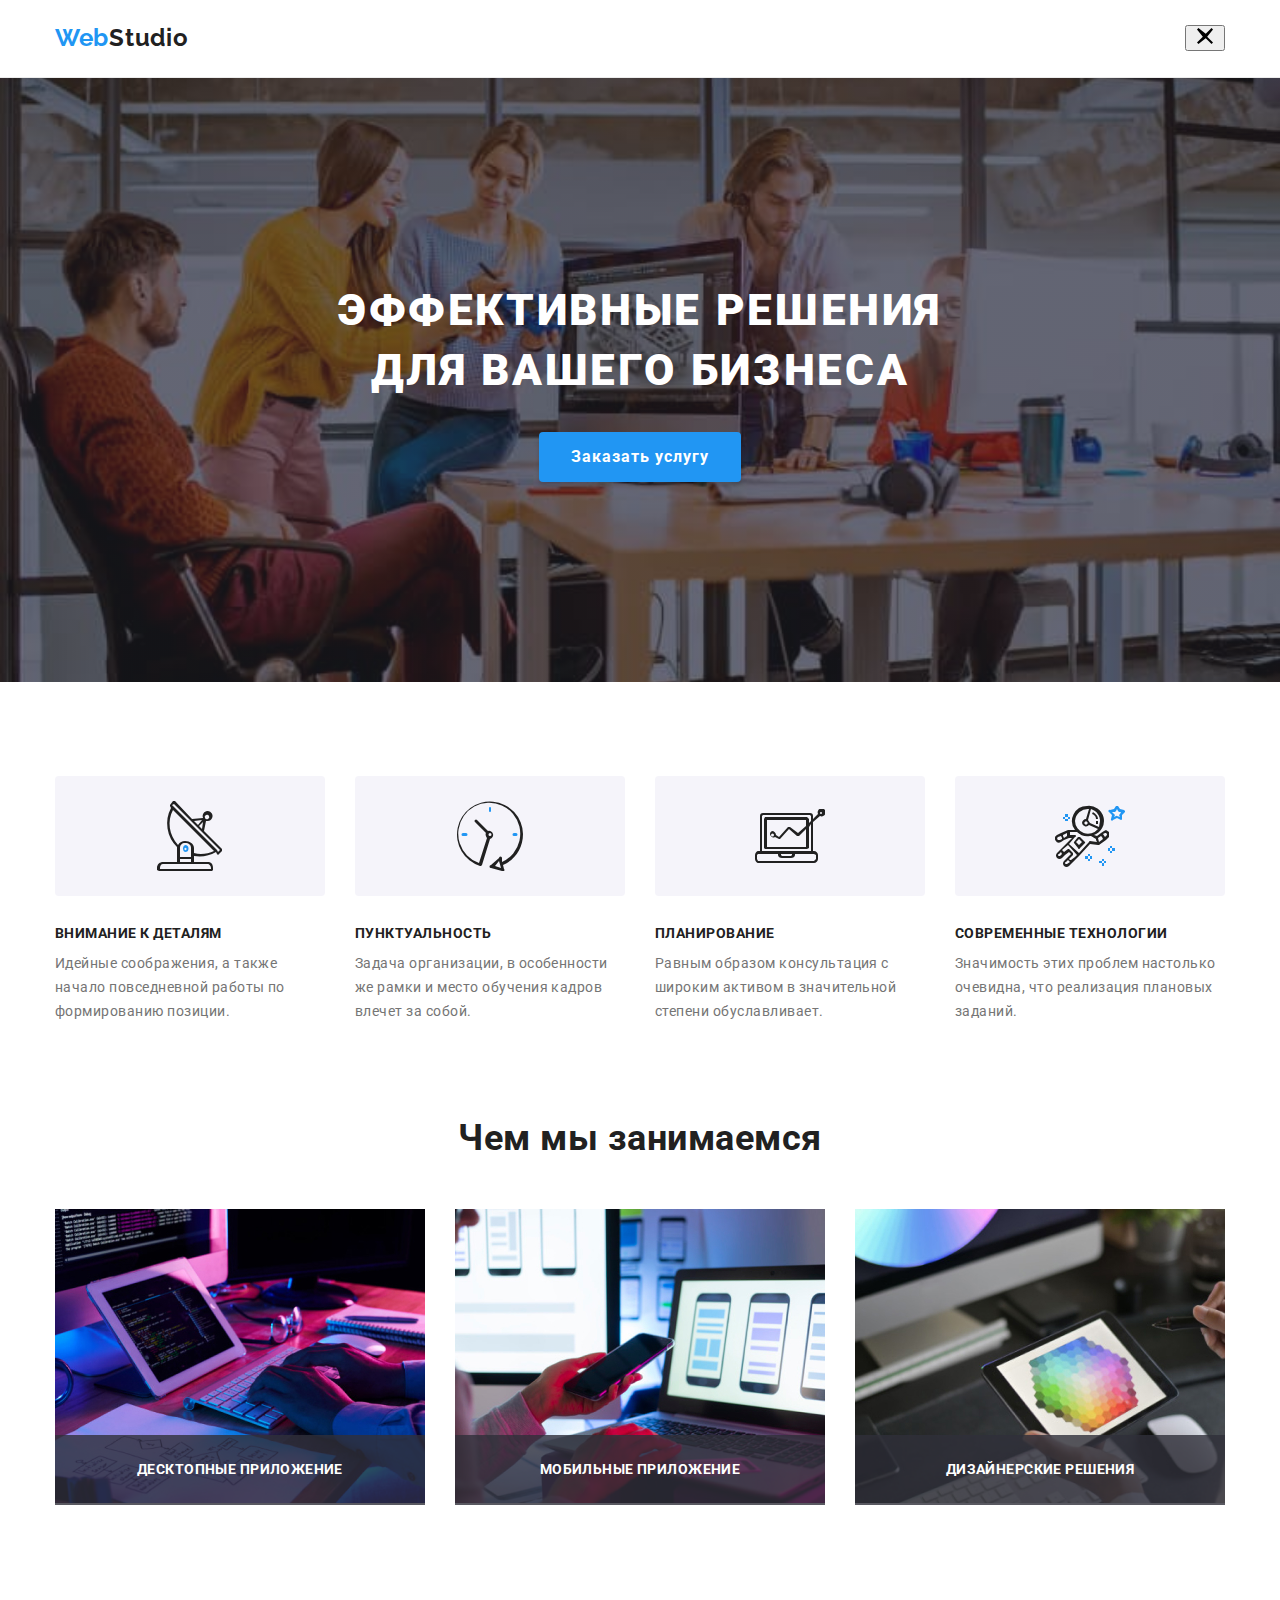
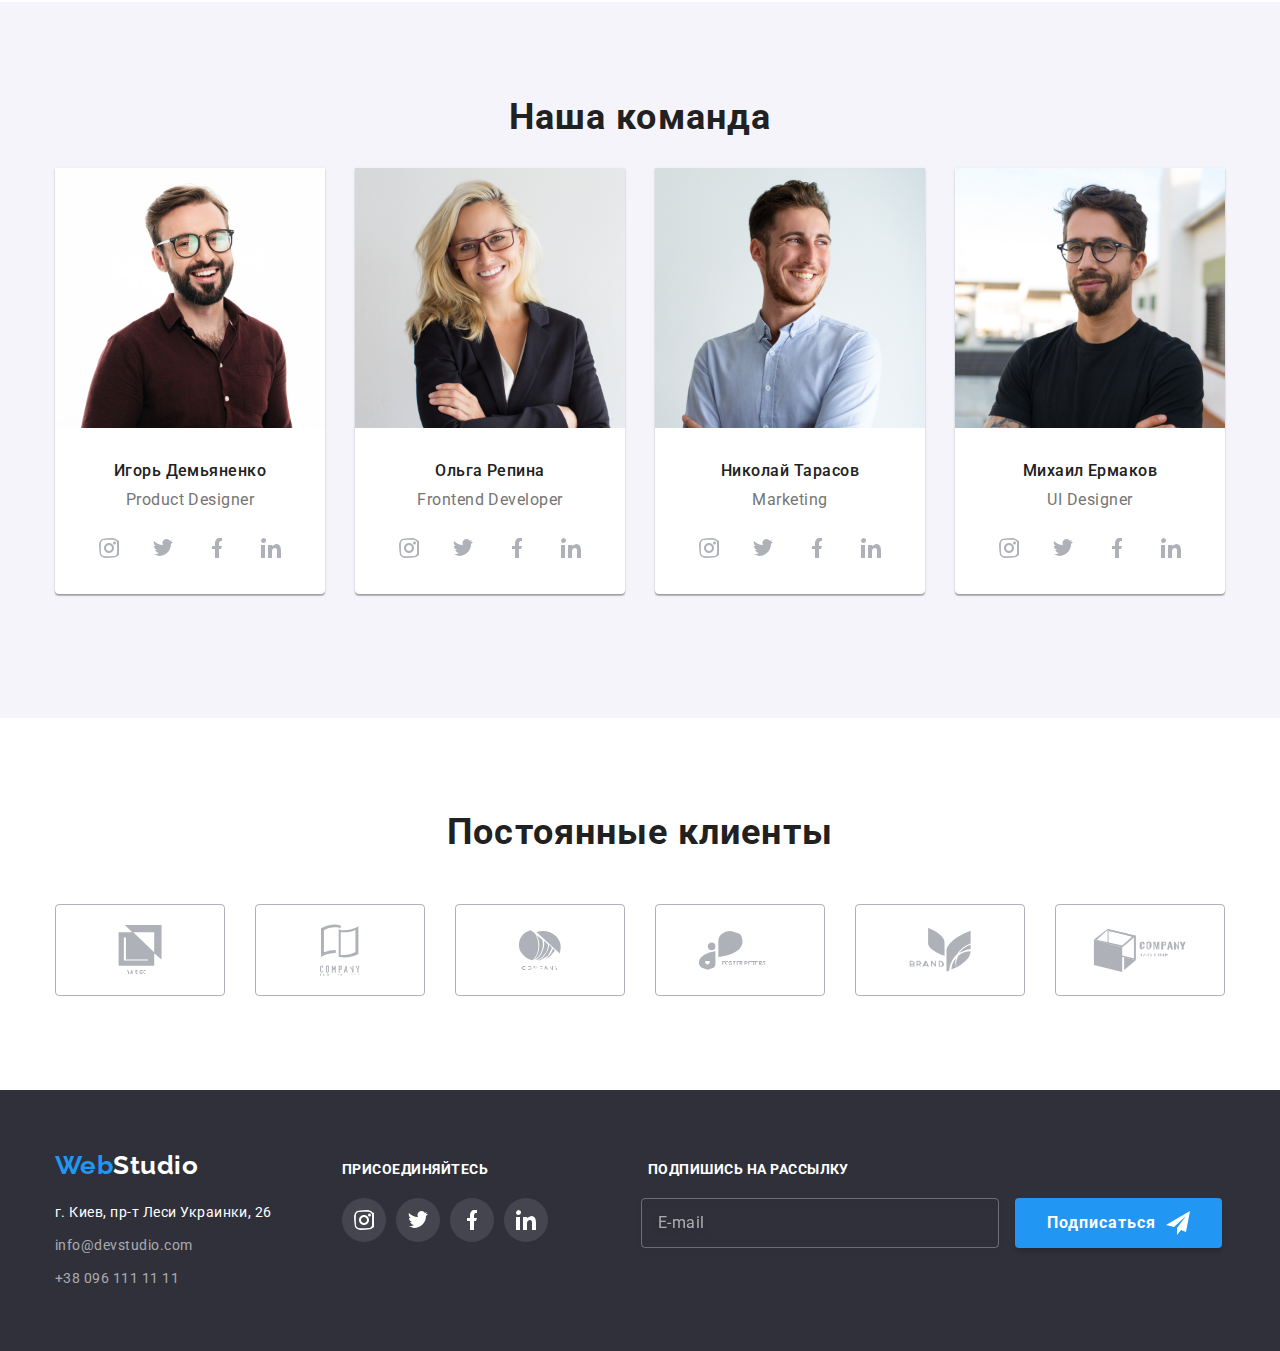
==== commit 722c7cff: "делаю кнопку меню бургера в мобильном меню" ====
--- a/index.html
+++ b/index.html
@@ -4,7 +4,7 @@
 <head>
   <meta charset="UTF-8" />
   <meta name="viewport" content="width=device-width, initial-scale=1.0" />
-  <title>goit-markup-hw-07</title>
+  <title>goit-markup-hw-08</title>
   <link rel="stylesheet"
     href="https://cdnjs.cloudflare.com/ajax/libs/modern-normalize/1.0.0/modern-normalize.min.css" />
   <link href="https://fonts.googleapis.com/css2?family=Raleway:wght@700&family=Roboto:wght@400;500;700;900&display=swap"
@@ -14,12 +14,21 @@
 </head>
 
 <body>
-  <!-- <header class="header">
+  <header class="header">
     <div class="container main-header">
+      <a class="logo-header" href="./index.html"><span class="logo-color">Web</span>Studio</a>
+     <button class="navigator-btn" type="button" aria-expanded="false"
+            data-menu-button>
+            <svg width="24" height="16" aria-label="Переключатель мобильного меню">
+              <use class="icon-navigation-menu" href="./images/defs.svg#icon-menu_black"></use>
+              <use class="icon-navigation-close" href="./images/defs.svg#icon-Vector-1"></use>
+            </svg>
+
+     </button>
+     <div class="mobile-menu">
       <nav class="navigation">
-        <a class="logo-header" href="./index.html"><span class="logo-color">Web</span>Studio</a>
-
-        <ul class="site-nav list">
+
+               <ul class="site-nav list">
           <li class="item"><a class="link current" href="./index.html">Студия</a></li>
           <li class="item"><a class="link" href="./portfolio.html">Портфолио</a></li>
           <li class="item"><a class="link" href="">Контакты</a></li>
@@ -41,8 +50,9 @@
             </svg>+38 096 111 11 11</a>
         </li>
       </ul>
+      </div>
     </div>
-  </header> -->
+  </header>
 
   <main>
     <!-- Шапка -->
--- a/css/main.min.css
+++ b/css/main.min.css
@@ -1,2 +1,2 @@
-.input-checkbox{position:absolute;width:1px;height:1px;margin:-1px;border:0;padding:0;clip:rect(0 0 0 0);overflow:hidden}h1,h2,h3,h4,h5,h6,p,ul{margin-top:0;margin-bottom:0;padding-top:0;padding-bottom:0;padding-left:0}body{background-color:#ffffff;color:#212121;font-family:Roboto, sans-serif;letter-spacing:0.03em}.list{list-style:none}.button{padding:6px 22px;font-weight:500;font-size:16px;line-height:1.63;letter-spacing:0.03em;border:none;text-align:center;color:#212121;background-color:#f5f4fa;border-radius:4px;cursor:pointer;transition-duration:250ms;transition-timing-function:cubic-bezier(0.4, 0, 0.2, 1)}.button:hover,.button:focus{background-color:#2196f3;color:#fff;box-shadow:0px 3px 1px rgba(0,0,0,0.1),0px 1px 2px rgba(0,0,0,0.08),0px 2px 2px rgba(0,0,0,0.12)}.button-primary{padding:10px 32px;min-width:200px;font-weight:bold;font-size:16px;letter-spacing:0.06em;border:none;text-align:center;line-height:1.87;cursor:pointer;color:#fff;background-color:#2196f3;border-radius:4px;box-shadow:0px 4px 4px rgba(0,0,0,0.15);transition-duration:250ms;transition-timing-function:cubic-bezier(0.4, 0, 0.2, 1)}.button-primary:hover,.button-primary:focus{background-color:#188ce8}.container{margin:0 auto;padding:0 15px}@media screen and (min-width: 480px){.container{max-width:480px}}@media screen and (min-width: 768px){.container{max-width:768px}}@media screen and (min-width: 1200px){.container{max-width:1200px}}.social-link{display:flex;margin-bottom:30px;width:44px;height:44px;background-color:#fff;text-decoration:none;border-radius:50%;justify-content:center;align-items:center;transition-duration:250ms;transition-timing-function:cubic-bezier(0.4, 0, 0.2, 1)}.social-link:hover{background-color:#2196f3;--color5: #ffffff}.list-item:not(:last-child){margin-right:10px}.social-icon{width:20px;height:20px;fill:#afb1b8}.modal .close{position:absolute;top:8px;right:8px;width:30px;height:30px;background:#fff;border:1px solid rgba(0,0,0,0.1);border-radius:50%;box-sizing:border-box;cursor:pointer;transition-duration:250ms;transition-timing-function:cubic-bezier(0.4, 0, 0.2, 1)}.modal .close:focus .close-black{fill:#2196f3}.modal{padding:40px;position:absolute;left:50%;top:50%;transform:translate(-50%, -50%);width:528px;min-height:581px;background:#fff;box-shadow:0px 1px 3px rgba(0,0,0,0.12),0px 1px 1px rgba(0,0,0,0.14),0px 2px 1px rgba(0,0,0,0.2);border-radius:4px}.btn-close{margin:30px auto 0 auto}.backdrop{position:fixed;top:0;left:0;width:100%;height:100%;background-color:rgba(0,0,0,0.2)}.backdrop.is-hidden{opacity:0;pointer-events:none}.modal-form{display:flex;flex-direction:column}.form-label{margin-top:10px;margin-bottom:4px;font-weight:400;font-size:12px;line-height:1.16;letter-spacing:0.01em;color:#757575}.form-input{width:100%;height:40px;padding-left:40px;border:1px solid rgba(33,33,33,0.2);border-radius:4px;transition-duration:250ms;transition-timing-function:cubic-bezier(0.4, 0, 0.2, 1)}.form-input:focus{outline:none;border:1px solid #2196f3}.form-input:focus+.input-icon{fill:#2196f3}.checkbox-modal{display:flex;align-items:center;justify-content:space-evenly;align-items:baseline}.textarea{height:120px;padding:12px 16px;resize:none;border:1px solid rgba(33,33,33,0.2);border-radius:4px;transition-duration:250ms;transition-timing-function:cubic-bezier(0.4, 0, 0.2, 1)}.textarea:focus{outline:none;border:1px solid #2196f3}textarea::placeholder{color:rgba(117,117,117,0.5)}.label-policy .link{color:#2196f3}.form-title{margin-top:11px;margin-bottom:12px;font-weight:700;font-size:20px;line-height:1.15px;text-align:center;letter-spacing:0.03em}.input-wrapper{position:relative}.input-icon{position:absolute;display:block;top:50%;left:14px;transform:translateY(-50%);transition-duration:250ms;transition-timing-function:cubic-bezier(0.4, 0, 0.2, 1)}.label-policy{display:flex;align-items:center;justify-content:center;font-weight:400;font-size:14px;line-height:1.71px;letter-spacing:0.03em;margin-top:20px;margin-bottom:30px}.label-policy::before{content:"";display:block;width:16px;height:15px;border:2px solid #212121;border-radius:2px;margin-right:8px}.input-checkbox:checked+.label-policy::before{background-image:url("../images/icon-check.svg");border:none}.checkrow{display:flex;align-items:center;justify-content:space-evenly}.header{border-bottom:1px solid #ececec;padding:24px 0 25px;border-bottom:1px solid #ececec}.navigation{display:flex;align-items:center}.main-header{display:flex;align-items:center;justify-content:space-between}.logo-header{margin-right:93px;font-family:Raleway, sans-serif;color:#212121;font-weight:700;font-size:26px;line-height:1.2;text-decoration:none}.logo-color{color:#2196f3}.site-nav{display:flex}.site-nav .item+.item{margin-left:50px}.site-nav .link{display:block;color:#212121;font-weight:500;font-size:14px;line-height:1.14;letter-spacing:0.02em;text-decoration:none;transition-duration:250ms;transition-timing-function:cubic-bezier(0.4, 0, 0.2, 1)}.site-nav .link:hover,.site-nav .link:focus{color:#2196f3}.site-nav .current{position:relative;color:#2196f3;transition-duration:250ms;transition-timing-function:cubic-bezier(0.4, 0, 0.2, 1)}.site-nav .current::after{position:absolute;content:"";top:45.5px;left:0px;border-radius:50px;width:100%;height:4px;background-color:#2196f3}.site-contacts{display:flex}.site-contacts .item+.item{padding-left:50px}.site-contacts .link{display:flex;font-weight:500;font-size:14px;line-height:1.14;letter-spacing:0.02em;color:#757575;text-decoration:none;transition-duration:250ms;transition-timing-function:cubic-bezier(0.4, 0, 0.2, 1)}.site-contacts .link:hover,.site-contacts .link:focus{--color4: #2196f3;color:#2196f3}.icon-contacts{margin-right:10px}.hero{max-width:767px;padding:118px 0px;margin:0 auto;text-align:center;background-color:#2f303a;background-image:linear-gradient(to right, rgba(47,48,58,0.4), rgba(47,48,58,0.4)),url("../images/bg-image.jpg");background-position:center;background-size:cover;background-repeat:no-repeat}.hero .title{margin:0 auto 30px;max-width:360px;font-weight:900;font-size:26px;line-height:1.61;letter-spacing:0.06em;text-transform:uppercase;color:#fff}@media screen and (min-width: 1200px){.hero{max-width:1600px}.hero .title{padding:2px 0px;max-width:696px;font-size:44px;line-height:1.36}}@media screen and (min-width: 320px){.features{padding-top:60px;padding-bottom:60px}.features .text{font-size:14px;line-height:1.71;color:#757575}.features .title{margin-bottom:10px;font-weight:700;font-size:14px;line-height:1.14;color:#212121;text-align:center}.features .spec::before{content:"";display:block;margin-bottom:30px;height:120px;background:#f5f4fa;border-radius:4px;background-repeat:no-repeat;background-position:center;background-size:70px, 70px}.spec:not(:last-child){margin-bottom:30px}}.spec.icon-antena::before{background-image:url("../images/antenna.svg")}.spec.icon-clock::before{background-image:url("../images/clock.svg")}.spec.icon-nout::before{background-image:url("../images/Vector.svg")}.spec.icon-astronaut::before{background-image:url("../images/astronaut.svg")}@media screen and (min-width: 768px) and (max-width: 1200px){.features .list{display:flex;justify-content:space-between;flex-wrap:wrap}.features .spec{width:354px}.features .title{text-align:left}.spec:nth-last-child(-n+2){margin-bottom:0px}}@media screen and (min-width: 1200px){.features{padding-top:94px;padding-bottom:94px}.features .list{display:flex;justify-content:space-between}.features .title{text-align:left;font-weight:700;font-size:14px;line-height:1.14;color:#212121}.features .text{font-size:14px;line-height:1.71;color:#757575}.features .spec{width:270px;margin-bottom:0}.features .spec::before{content:"";display:block;height:120px;background:#f5f4fa;border-radius:4px;background-repeat:no-repeat;background-position:center;background-size:70px, 70px}.spec.icon-antena::before{background-image:url("../images/antenna.svg")}.spec.icon-clock::before{background-image:url("../images/clock.svg")}.spec.icon-nout::before{background-image:url("../images/Vector.svg")}.spec.icon-astronaut::before{background-image:url("../images/astronaut.svg")}}@media screen and (max-width: 1200px){.activity{display:none}}.activity{padding-bottom:94px}.activity .list{display:flex}.activity .title{padding-bottom:50px;font-weight:700;font-size:36px;line-height:1.16;text-align:center;color:#212121}.example+.example{margin-left:30px}.text-bg{font-weight:700;font-size:14px;line-height:1.14;letter-spacing:0.03em;text-transform:uppercase;padding-top:27px}.example{position:relative}.active{display:block;position:absolute;min-width:370px;min-height:70px;text-align:center;bottom:3px;right:0;background-color:rgba(47,48,58,0.8);color:#fff}@media screen and (min-width: 320px){.team{background-color:#f5f4fa;padding-top:60px;padding-bottom:60px}.team .title{font-size:28px;line-height:1.18;letter-spacing:0.03em;text-align:center;padding-bottom:30px}.social.list{display:flex}.cards{margin-bottom:30px;background-color:#fff;min-height:368px;box-shadow:0px 1px 3px rgba(0,0,0,0.12),0px 1px 1px rgba(0,0,0,0.14),0px 2px 1px rgba(0,0,0,0.2);border-radius:0px 0px 4px 4px}.social{justify-content:center}.social-link{margin-bottom:24px}}.employee{padding-top:30px;padding-bottom:10px;font-weight:500;font-size:16px;line-height:1.18;text-align:center;color:#212121}.profession{padding-bottom:16px;font-weight:400;font-size:16px;line-height:1.18;text-align:center;color:#757575}@media screen and (min-width: 768px){.team .list{display:flex;flex-wrap:wrap;justify-content:space-between}.social.list{display:flex;justify-content:center}.cards:nth-last-child(-n+2){margin-bottom:0}}@media screen and (min-width: 1200px){.team{padding-top:94px;padding-bottom:94px}.team .title{font-size:36px;line-height:1.17}.cards:nth-last-child(-n+2){margin-bottom:30px}}@media screen and (min-width: 320px){.clients{padding:60px 0}.clients-title{font-weight:700;font-size:36px;line-height:1.16;text-align:center;color:#212121}.clients-list{display:flex;flex-wrap:wrap;justify-content:space-between}.clients-item{display:flex;align-items:center}.clients-link{margin-top:30px;display:flex;width:210px;height:92px;text-decoration:none;justify-content:center;align-items:center;border:1px solid #afb1b8;border-radius:4px;fill:#afb1b8;transition-duration:250ms;transition-timing-function:cubic-bezier(0.4, 0, 0.2, 1)}.clients-link:hover{border-color:#2196f3;--color5: #2196f3}}@media screen and (min-width: 768px){.clients{padding:60px 0}.clients-link{width:226px;height:92px}.clients-title{font-size:28px;line-height:1.18;text-align:center;letter-spacing:0.03em}}@media screen and (min-width: 1200px){.clients{padding:94px 0}.clients-link{margin-top:0;display:flex;width:170px;height:92px;text-decoration:none;justify-content:center;align-items:center}.clients-title{font-size:36px;line-height:1.166;margin-bottom:50px}}@media screen and (min-width: 320px) and (max-width: 1199px){.footer{padding:60px 0;background-color:#2f303a}.cont-footer{display:flex;flex-direction:column;align-items:center}.logo-footer{display:block;margin-bottom:20px;font-family:Raleway, sans-serif;font-weight:700;font-size:24px;line-height:1.166;text-align:center;letter-spacing:0.03em;color:#fff;text-decoration:none}.address{display:flex;flex-direction:column;align-items:center;padding-bottom:60px}.office{font-style:normal;font-weight:normal;font-size:14px;line-height:1.7;letter-spacing:0.03em;color:#fff}.mail-footer{margin-top:8px;margin-bottom:8px;font-style:normal;font-weight:normal;font-size:14px;line-height:1.7;color:rgba(255,255,255,0.6);text-decoration:none;transition-duration:250ms;transition-timing-function:cubic-bezier(0.4, 0, 0.2, 1)}.mail-footer:hover,.mail-footer:focus{color:#2196f3}.tel-footer{font-style:normal;font-weight:normal;font-size:14px;line-height:1.7;color:rgba(255,255,255,0.6);text-decoration:none;transition-duration:250ms;transition-timing-function:cubic-bezier(0.4, 0, 0.2, 1)}.tel-footer:hover,.tel-footer:focus{color:#2196f3}.right-side{display:flex;flex-direction:column;align-items:center}.soc-footer{display:flex;justify-content:space-between}.social-footer .title{font-weight:700;text-align:center;font-size:14px;line-height:1.142;margin-bottom:20px;color:#fff;letter-spacing:0.03em}.footer-link{display:flex;width:44px;height:44px;background-color:rgba(255,255,255,0.1);text-decoration:none;border-radius:50%;justify-content:center;align-items:center;transition-duration:250ms;transition-timing-function:cubic-bezier(0.4, 0, 0.2, 1)}.footer-link:hover{background-color:#2196f3}.form-field{text-align:center}.form-field .title{margin-top:60px;font-weight:700;font-size:14px;line-height:1.142;letter-spacing:0.03em;color:#fff}.form-input-fotter{width:450px;height:50px;margin:20px 0;padding:15px 16px;background:transparent;border:1px solid rgba(255,255,255,0.3);box-sizing:border-box;filter:drop-shadow(0px 4px 4px rgba(0,0,0,0.15));border-radius:4px;color:cornsilk}.form-input-fotter::placeholder{font-weight:400;font-size:16px;line-height:1.25;letter-spacing:0.03em;color:rgba(255,255,255,0.6)}.form-input-fotter:focus{outline:none;border:1px solid #2196f3}.btn-subscribe{display:inline-flex;align-items:center;justify-content:center}.btnfly{margin-left:10px}}@media screen and (min-width: 768px) and (max-width: 1199px){.tablet-side{display:flex;flex-wrap:wrap;justify-content:space-around;align-items:baseline}.form-field .title{margin-top:0px}.form-input-fotter{margin:20px 166px 20px 152px}}@media screen and (min-width: 1200px){.address{display:flex;flex-direction:column;padding-bottom:60px}.footer{background-color:#2f303a}.logo-footer{display:inline-block;padding-bottom:20px;padding-top:60px;font-family:Raleway, sans-serif;font-weight:700;font-size:26px;line-height:1.2;color:#fff;text-decoration:none}.tablet-side{display:flex;align-items:baseline}.office{font-style:normal;font-weight:normal;font-size:14px;line-height:1.7;color:#fff}.mail-footer{margin-top:9px;margin-bottom:9px;font-style:normal;font-weight:normal;font-size:14px;line-height:1.7;color:rgba(255,255,255,0.6);text-decoration:none;transition-duration:250ms;transition-timing-function:cubic-bezier(0.4, 0, 0.2, 1)}.mail-footer:hover,.mail-footer:focus{color:#2196f3}.tel-footer{font-style:normal;font-weight:normal;font-size:14px;line-height:1.7;color:rgba(255,255,255,0.6);text-decoration:none;transition-duration:250ms;transition-timing-function:cubic-bezier(0.4, 0, 0.2, 1)}.tel-footer:hover,.tel-footer:focus{color:#2196f3}.footer-link{display:flex;width:44px;height:44px;background-color:rgba(255,255,255,0.1);text-decoration:none;border-radius:50%;justify-content:center;align-items:center;transition-duration:250ms;transition-timing-function:cubic-bezier(0.4, 0, 0.2, 1)}.footer-link:hover{background-color:#2196f3}.soc-footer{display:flex;justify-content:center}.social-footer{margin-right:93px;margin-left:70px}.social-footer .title{font-weight:700;font-size:14px;line-height:1.14;margin-bottom:20px;color:#fff}.right-side{display:flex;align-items:normal}.form-field .title{margin-bottom:20px;padding-left:7px;font-weight:700;font-size:14px;line-height:1.14;color:#fff}.form-input-fotter{width:358px;height:50px;margin-right:12px;padding:15px 16px;background:transparent;border:1px solid rgba(255,255,255,0.3);box-sizing:border-box;filter:drop-shadow(0px 4px 4px rgba(0,0,0,0.15));border-radius:4px;color:cornsilk}.form-input-fotter::placeholder{font-weight:400;font-size:16px;line-height:1.25;letter-spacing:0.03em;color:rgba(255,255,255,0.6)}.form-input-fotter:focus{outline:none;border:1px solid #2196f3}.btn-subscribe{display:inline-flex;align-items:center;justify-content:center}.btnfly{margin-left:10px}}
+.input-checkbox{position:absolute;width:1px;height:1px;margin:-1px;border:0;padding:0;clip:rect(0 0 0 0);overflow:hidden}h1,h2,h3,h4,h5,h6,p,ul{margin-top:0;margin-bottom:0;padding-top:0;padding-bottom:0;padding-left:0}body{background-color:#ffffff;color:#212121;font-family:Roboto, sans-serif;letter-spacing:0.03em}.list{list-style:none}.button{padding:6px 22px;font-weight:500;font-size:16px;line-height:1.63;letter-spacing:0.03em;border:none;text-align:center;color:#212121;background-color:#f5f4fa;border-radius:4px;cursor:pointer;transition-duration:250ms;transition-timing-function:cubic-bezier(0.4, 0, 0.2, 1)}.button:hover,.button:focus{background-color:#2196f3;color:#fff;box-shadow:0px 3px 1px rgba(0,0,0,0.1),0px 1px 2px rgba(0,0,0,0.08),0px 2px 2px rgba(0,0,0,0.12)}.button-primary{padding:10px 32px;min-width:200px;font-weight:bold;font-size:16px;letter-spacing:0.06em;border:none;text-align:center;line-height:1.87;cursor:pointer;color:#fff;background-color:#2196f3;border-radius:4px;box-shadow:0px 4px 4px rgba(0,0,0,0.15);transition-duration:250ms;transition-timing-function:cubic-bezier(0.4, 0, 0.2, 1)}.button-primary:hover,.button-primary:focus{background-color:#188ce8}.container{margin:0 auto;padding:0 15px}@media screen and (min-width: 480px){.container{max-width:480px}}@media screen and (min-width: 768px){.container{max-width:768px}}@media screen and (min-width: 1200px){.container{max-width:1200px}}.social-link{display:flex;margin-bottom:30px;width:44px;height:44px;background-color:#fff;text-decoration:none;border-radius:50%;justify-content:center;align-items:center;transition-duration:250ms;transition-timing-function:cubic-bezier(0.4, 0, 0.2, 1)}.social-link:hover{background-color:#2196f3;--color5: #ffffff}.list-item:not(:last-child){margin-right:10px}.social-icon{width:20px;height:20px;fill:#afb1b8}.modal .close{position:absolute;top:8px;right:8px;width:30px;height:30px;background:#fff;border:1px solid rgba(0,0,0,0.1);border-radius:50%;box-sizing:border-box;cursor:pointer;transition-duration:250ms;transition-timing-function:cubic-bezier(0.4, 0, 0.2, 1)}.modal .close:focus .close-black{fill:#2196f3}.modal{padding:40px;position:absolute;left:50%;top:50%;transform:translate(-50%, -50%);width:528px;min-height:581px;background:#fff;box-shadow:0px 1px 3px rgba(0,0,0,0.12),0px 1px 1px rgba(0,0,0,0.14),0px 2px 1px rgba(0,0,0,0.2);border-radius:4px}.btn-close{margin:30px auto 0 auto}.backdrop{position:fixed;top:0;left:0;width:100%;height:100%;background-color:rgba(0,0,0,0.2)}.backdrop.is-hidden{opacity:0;pointer-events:none}.modal-form{display:flex;flex-direction:column}.form-label{margin-top:10px;margin-bottom:4px;font-weight:400;font-size:12px;line-height:1.16;letter-spacing:0.01em;color:#757575}.form-input{width:100%;height:40px;padding-left:40px;border:1px solid rgba(33,33,33,0.2);border-radius:4px;transition-duration:250ms;transition-timing-function:cubic-bezier(0.4, 0, 0.2, 1)}.form-input:focus{outline:none;border:1px solid #2196f3}.form-input:focus+.input-icon{fill:#2196f3}.checkbox-modal{display:flex;align-items:center;justify-content:space-evenly;align-items:baseline}.textarea{height:120px;padding:12px 16px;resize:none;border:1px solid rgba(33,33,33,0.2);border-radius:4px;transition-duration:250ms;transition-timing-function:cubic-bezier(0.4, 0, 0.2, 1)}.textarea:focus{outline:none;border:1px solid #2196f3}textarea::placeholder{color:rgba(117,117,117,0.5)}.label-policy .link{color:#2196f3}.form-title{margin-top:11px;margin-bottom:12px;font-weight:700;font-size:20px;line-height:1.15px;text-align:center;letter-spacing:0.03em}.input-wrapper{position:relative}.input-icon{position:absolute;display:block;top:50%;left:14px;transform:translateY(-50%);transition-duration:250ms;transition-timing-function:cubic-bezier(0.4, 0, 0.2, 1)}.label-policy{display:flex;align-items:center;justify-content:center;font-weight:400;font-size:14px;line-height:1.71px;letter-spacing:0.03em;margin-top:20px;margin-bottom:30px}.label-policy::before{content:"";display:block;width:16px;height:15px;border:2px solid #212121;border-radius:2px;margin-right:8px}.input-checkbox:checked+.label-policy::before{background-image:url("../images/icon-check.svg");border:none}.checkrow{display:flex;align-items:center;justify-content:space-evenly}.header{border-bottom:1px solid #ececec;padding:24px 0 25px;border-bottom:1px solid #ececec}.navigation{display:flex;align-items:center}.main-header{display:flex;align-items:center;justify-content:space-between}.logo-header{margin-right:93px;font-family:Raleway, sans-serif;color:#212121;font-weight:700;font-size:24px;line-height:1.166;letter-spacing:0.03em;text-decoration:none}.logo-color{color:#2196f3}.site-nav{display:flex}.site-nav .item+.item{margin-left:50px}.site-nav .link{display:block;color:#212121;font-weight:500;font-size:14px;line-height:1.14;letter-spacing:0.02em;text-decoration:none;transition-duration:250ms;transition-timing-function:cubic-bezier(0.4, 0, 0.2, 1)}.site-nav .link:hover,.site-nav .link:focus{color:#2196f3}.site-nav .current{position:relative;color:#2196f3;transition-duration:250ms;transition-timing-function:cubic-bezier(0.4, 0, 0.2, 1)}.site-nav .current::after{position:absolute;content:"";top:45.5px;left:0px;border-radius:50px;width:100%;height:4px;background-color:#2196f3}.site-contacts{display:flex}.site-contacts .item+.item{padding-left:50px}.site-contacts .link{display:flex;font-weight:500;font-size:14px;line-height:1.14;letter-spacing:0.02em;color:#757575;text-decoration:none;transition-duration:250ms;transition-timing-function:cubic-bezier(0.4, 0, 0.2, 1)}.site-contacts .link:hover,.site-contacts .link:focus{--color4: #2196f3;color:#2196f3}.icon-contacts{margin-right:10px}.mobile-menu{display:none;z-index:1;position:absolute;padding:60px 0;top:100%;left:0;width:100%;height:393px;text-align:center;background:#fff;box-shadow:0px 4px 8px rgba(0,0,0,0.04),0px 2px 4px rgba(0,0,0,0.08),0px 1px 3px rgba(0,0,0,0.16)}.mobile-menu.is-open{display:block}.hero{max-width:767px;padding:118px 0px;margin:0 auto;text-align:center;background-color:#2f303a;background-image:linear-gradient(to right, rgba(47,48,58,0.4), rgba(47,48,58,0.4)),url("/images/bg-image.jpg");background-position:center;background-size:cover;background-repeat:no-repeat}.hero .title{margin:0 auto 30px;max-width:360px;font-weight:900;font-size:26px;line-height:1.61;letter-spacing:0.06em;text-transform:uppercase;color:#fff}@media screen and (min-width: 320px) and (max-width: 767px){.hero{background-image:linear-gradient(to right, rgba(47,48,58,0.4), rgba(47,48,58,0.4)),url("/images/BG/mobileBG.jpg");background-position:center;background-size:cover;background-repeat:no-repeat}}@media screen and (min-width: 320px) and (max-width: 767px) and (min-device-pixel-ratio: 2), screen and (min-width: 320px) and (max-width: 767px) and (min-resolution: 192dpi), screen and (min-width: 320px) and (max-width: 767px) and (min-resolution: 2dppx){.hero{background-image:linear-gradient(to right, rgba(47,48,58,0.4), rgba(47,48,58,0.4)),url("/images/BG/mobileBG@2x.jpg")}}@media screen and (min-width: 768px){.hero{max-width:1200px;background-image:linear-gradient(to right, rgba(47,48,58,0.4), rgba(47,48,58,0.4)),url("/images/BG/tabletBG.jpg");background-position:center;background-size:cover;background-repeat:no-repeat}}@media screen and (min-width: 768px) and (min-device-pixel-ratio: 2), screen and (min-width: 768px) and (min-resolution: 192dpi), screen and (min-width: 768px) and (min-resolution: 2dppx){.hero{background-image:linear-gradient(to right, rgba(47,48,58,0.4), rgba(47,48,58,0.4)),url("/images/BG/tabletBG@2x.jpg")}}@media screen and (min-width: 1200px){.hero{max-width:1600px;padding:200px 0}.hero .title{padding:2px 0px;max-width:696px;font-size:44px;line-height:1.364}background-image:linear-gradient(to right, rgba(47,48,58,0.4), rgba(47,48,58,0.4)),url("/images/BG/desktopBG.jpg");background-position:center;background-size:cover;background-repeat:no-repeat}@media screen and (min-width: 1200px) and (min-device-pixel-ratio: 2), screen and (min-width: 1200px) and (min-resolution: 192dpi), screen and (min-width: 1200px) and (min-resolution: 2dppx){background-image:linear-gradient(to right, rgba(47,48,58,0.4), rgba(47,48,58,0.4)),url("/images/BG/desktopBG@2x.jpg")}@media screen and (min-width: 320px){.features{padding-top:60px;padding-bottom:60px}.features .text{font-size:14px;line-height:1.71;color:#757575}.features .title{margin-bottom:10px;font-weight:700;font-size:14px;line-height:1.14;color:#212121;text-align:center}.features .spec::before{content:"";display:block;margin-bottom:30px;height:120px;background:#f5f4fa;border-radius:4px;background-repeat:no-repeat;background-position:center;background-size:70px, 70px}.spec:not(:last-child){margin-bottom:30px}}.spec.icon-antena::before{background-image:url("../images/antenna.svg")}.spec.icon-clock::before{background-image:url("../images/clock.svg")}.spec.icon-nout::before{background-image:url("../images/Vector.svg")}.spec.icon-astronaut::before{background-image:url("../images/astronaut.svg")}@media screen and (min-width: 768px) and (max-width: 1200px){.features .list{display:flex;justify-content:space-between;flex-wrap:wrap}.features .spec{width:354px}.features .title{text-align:left}.spec:nth-last-child(-n+2){margin-bottom:0px}}@media screen and (min-width: 1200px){.features{padding-top:94px;padding-bottom:94px}.features .list{display:flex;justify-content:space-between}.features .title{text-align:left;font-weight:700;font-size:14px;line-height:1.14;color:#212121}.features .text{font-size:14px;line-height:1.71;color:#757575}.features .spec{width:270px;margin-bottom:0}.features .spec::before{content:"";display:block;height:120px;background:#f5f4fa;border-radius:4px;background-repeat:no-repeat;background-position:center;background-size:70px, 70px}.spec.icon-antena::before{background-image:url("../images/antenna.svg")}.spec.icon-clock::before{background-image:url("../images/clock.svg")}.spec.icon-nout::before{background-image:url("../images/Vector.svg")}.spec.icon-astronaut::before{background-image:url("../images/astronaut.svg")}}@media screen and (max-width: 1200px){.activity{display:none}}.activity{padding-bottom:94px}.activity .list{display:flex}.activity .title{padding-bottom:50px;font-weight:700;font-size:36px;line-height:1.16;text-align:center;color:#212121}.example+.example{margin-left:30px}.text-bg{font-weight:700;font-size:14px;line-height:1.14;letter-spacing:0.03em;text-transform:uppercase;padding-top:27px}.example{position:relative}.active{display:block;position:absolute;min-width:370px;min-height:70px;text-align:center;bottom:3px;right:0;background-color:rgba(47,48,58,0.8);color:#fff}@media screen and (min-width: 320px){.team{background-color:#f5f4fa;padding-top:60px;padding-bottom:60px}.team .title{font-size:28px;line-height:1.18;letter-spacing:0.03em;text-align:center;padding-bottom:30px}.social.list{display:flex}.cards{margin-bottom:30px;background-color:#fff;min-height:368px;box-shadow:0px 1px 3px rgba(0,0,0,0.12),0px 1px 1px rgba(0,0,0,0.14),0px 2px 1px rgba(0,0,0,0.2);border-radius:0px 0px 4px 4px}.social{justify-content:center}.social-link{margin-bottom:24px}}.employee{padding-top:30px;padding-bottom:10px;font-weight:500;font-size:16px;line-height:1.18;text-align:center;color:#212121}.profession{padding-bottom:16px;font-weight:400;font-size:16px;line-height:1.18;text-align:center;color:#757575}@media screen and (min-width: 768px){.team .list{display:flex;flex-wrap:wrap;justify-content:space-between}.social.list{display:flex;justify-content:center}.cards:nth-last-child(-n+2){margin-bottom:0}}@media screen and (min-width: 1200px){.team{padding-top:94px;padding-bottom:94px}.team .title{font-size:36px;line-height:1.17}.cards:nth-last-child(-n+2){margin-bottom:30px}}@media screen and (min-width: 320px){.clients{padding:60px 0}.clients-title{font-weight:700;font-size:36px;line-height:1.16;text-align:center;color:#212121}.clients-list{display:flex;flex-wrap:wrap;justify-content:space-between}.clients-item{display:flex;align-items:center}.clients-link{margin-top:30px;display:flex;width:210px;height:92px;text-decoration:none;justify-content:center;align-items:center;border:1px solid #afb1b8;border-radius:4px;fill:#afb1b8;transition-duration:250ms;transition-timing-function:cubic-bezier(0.4, 0, 0.2, 1)}.clients-link:hover{border-color:#2196f3;--color5: #2196f3}}@media screen and (min-width: 768px){.clients{padding:60px 0}.clients-link{width:226px;height:92px}.clients-title{font-size:28px;line-height:1.18;text-align:center;letter-spacing:0.03em}}@media screen and (min-width: 1200px){.clients{padding:94px 0}.clients-link{margin-top:0;display:flex;width:170px;height:92px;text-decoration:none;justify-content:center;align-items:center}.clients-title{font-size:36px;line-height:1.166;margin-bottom:50px}}@media screen and (min-width: 320px) and (max-width: 1199px){.footer{padding:60px 0;background-color:#2f303a}.cont-footer{display:flex;flex-direction:column;align-items:center}.logo-footer{display:block;margin-bottom:20px;font-family:Raleway, sans-serif;font-weight:700;font-size:24px;line-height:1.166;text-align:center;letter-spacing:0.03em;color:#fff;text-decoration:none}.address{display:flex;flex-direction:column;align-items:center;padding-bottom:60px}.office{font-style:normal;font-weight:normal;font-size:14px;line-height:1.7;letter-spacing:0.03em;color:#fff}.mail-footer{margin-top:8px;margin-bottom:8px;font-style:normal;font-weight:normal;font-size:14px;line-height:1.7;color:rgba(255,255,255,0.6);text-decoration:none;transition-duration:250ms;transition-timing-function:cubic-bezier(0.4, 0, 0.2, 1)}.mail-footer:hover,.mail-footer:focus{color:#2196f3}.tel-footer{font-style:normal;font-weight:normal;font-size:14px;line-height:1.7;color:rgba(255,255,255,0.6);text-decoration:none;transition-duration:250ms;transition-timing-function:cubic-bezier(0.4, 0, 0.2, 1)}.tel-footer:hover,.tel-footer:focus{color:#2196f3}.right-side{display:flex;flex-direction:column;align-items:center}.soc-footer{display:flex;justify-content:space-between}.social-footer .title{font-weight:700;text-align:center;font-size:14px;line-height:1.142;margin-bottom:20px;color:#fff;letter-spacing:0.03em}.footer-link{display:flex;width:44px;height:44px;background-color:rgba(255,255,255,0.1);text-decoration:none;border-radius:50%;justify-content:center;align-items:center;transition-duration:250ms;transition-timing-function:cubic-bezier(0.4, 0, 0.2, 1)}.footer-link:hover{background-color:#2196f3}.form-field{text-align:center}.form-field .title{margin-top:60px;font-weight:700;font-size:14px;line-height:1.142;letter-spacing:0.03em;color:#fff}.form-input-fotter{width:450px;height:50px;margin:20px 0;padding:15px 16px;background:transparent;border:1px solid rgba(255,255,255,0.3);box-sizing:border-box;filter:drop-shadow(0px 4px 4px rgba(0,0,0,0.15));border-radius:4px;color:cornsilk}.form-input-fotter::placeholder{font-weight:400;font-size:16px;line-height:1.25;letter-spacing:0.03em;color:rgba(255,255,255,0.6)}.form-input-fotter:focus{outline:none;border:1px solid #2196f3}.btn-subscribe{display:inline-flex;align-items:center;justify-content:center}.btnfly{margin-left:10px}}@media screen and (min-width: 768px) and (max-width: 1199px){.tablet-side{display:flex;flex-wrap:wrap;justify-content:space-around;align-items:baseline}.form-field .title{margin-top:0px}.form-input-fotter{margin:20px 166px 20px 152px}}@media screen and (min-width: 1200px){.address{display:flex;flex-direction:column;padding-bottom:60px}.footer{background-color:#2f303a}.logo-footer{display:inline-block;padding-bottom:20px;padding-top:60px;font-family:Raleway, sans-serif;font-weight:700;font-size:26px;line-height:1.2;color:#fff;text-decoration:none}.tablet-side{display:flex;align-items:baseline}.office{font-style:normal;font-weight:normal;font-size:14px;line-height:1.7;color:#fff}.mail-footer{margin-top:9px;margin-bottom:9px;font-style:normal;font-weight:normal;font-size:14px;line-height:1.7;color:rgba(255,255,255,0.6);text-decoration:none;transition-duration:250ms;transition-timing-function:cubic-bezier(0.4, 0, 0.2, 1)}.mail-footer:hover,.mail-footer:focus{color:#2196f3}.tel-footer{font-style:normal;font-weight:normal;font-size:14px;line-height:1.7;color:rgba(255,255,255,0.6);text-decoration:none;transition-duration:250ms;transition-timing-function:cubic-bezier(0.4, 0, 0.2, 1)}.tel-footer:hover,.tel-footer:focus{color:#2196f3}.footer-link{display:flex;width:44px;height:44px;background-color:rgba(255,255,255,0.1);text-decoration:none;border-radius:50%;justify-content:center;align-items:center;transition-duration:250ms;transition-timing-function:cubic-bezier(0.4, 0, 0.2, 1)}.footer-link:hover{background-color:#2196f3}.soc-footer{display:flex;justify-content:center}.social-footer{margin-right:93px;margin-left:70px}.social-footer .title{font-weight:700;font-size:14px;line-height:1.14;margin-bottom:20px;color:#fff}.right-side{display:flex;align-items:normal}.form-field .title{margin-bottom:20px;padding-left:7px;font-weight:700;font-size:14px;line-height:1.14;color:#fff}.form-input-fotter{width:358px;height:50px;margin-right:12px;padding:15px 16px;background:transparent;border:1px solid rgba(255,255,255,0.3);box-sizing:border-box;filter:drop-shadow(0px 4px 4px rgba(0,0,0,0.15));border-radius:4px;color:cornsilk}.form-input-fotter::placeholder{font-weight:400;font-size:16px;line-height:1.25;letter-spacing:0.03em;color:rgba(255,255,255,0.6)}.form-input-fotter:focus{outline:none;border:1px solid #2196f3}.btn-subscribe{display:inline-flex;align-items:center;justify-content:center}.btnfly{margin-left:10px}}
 /*# sourceMappingURL=main.min.css.map */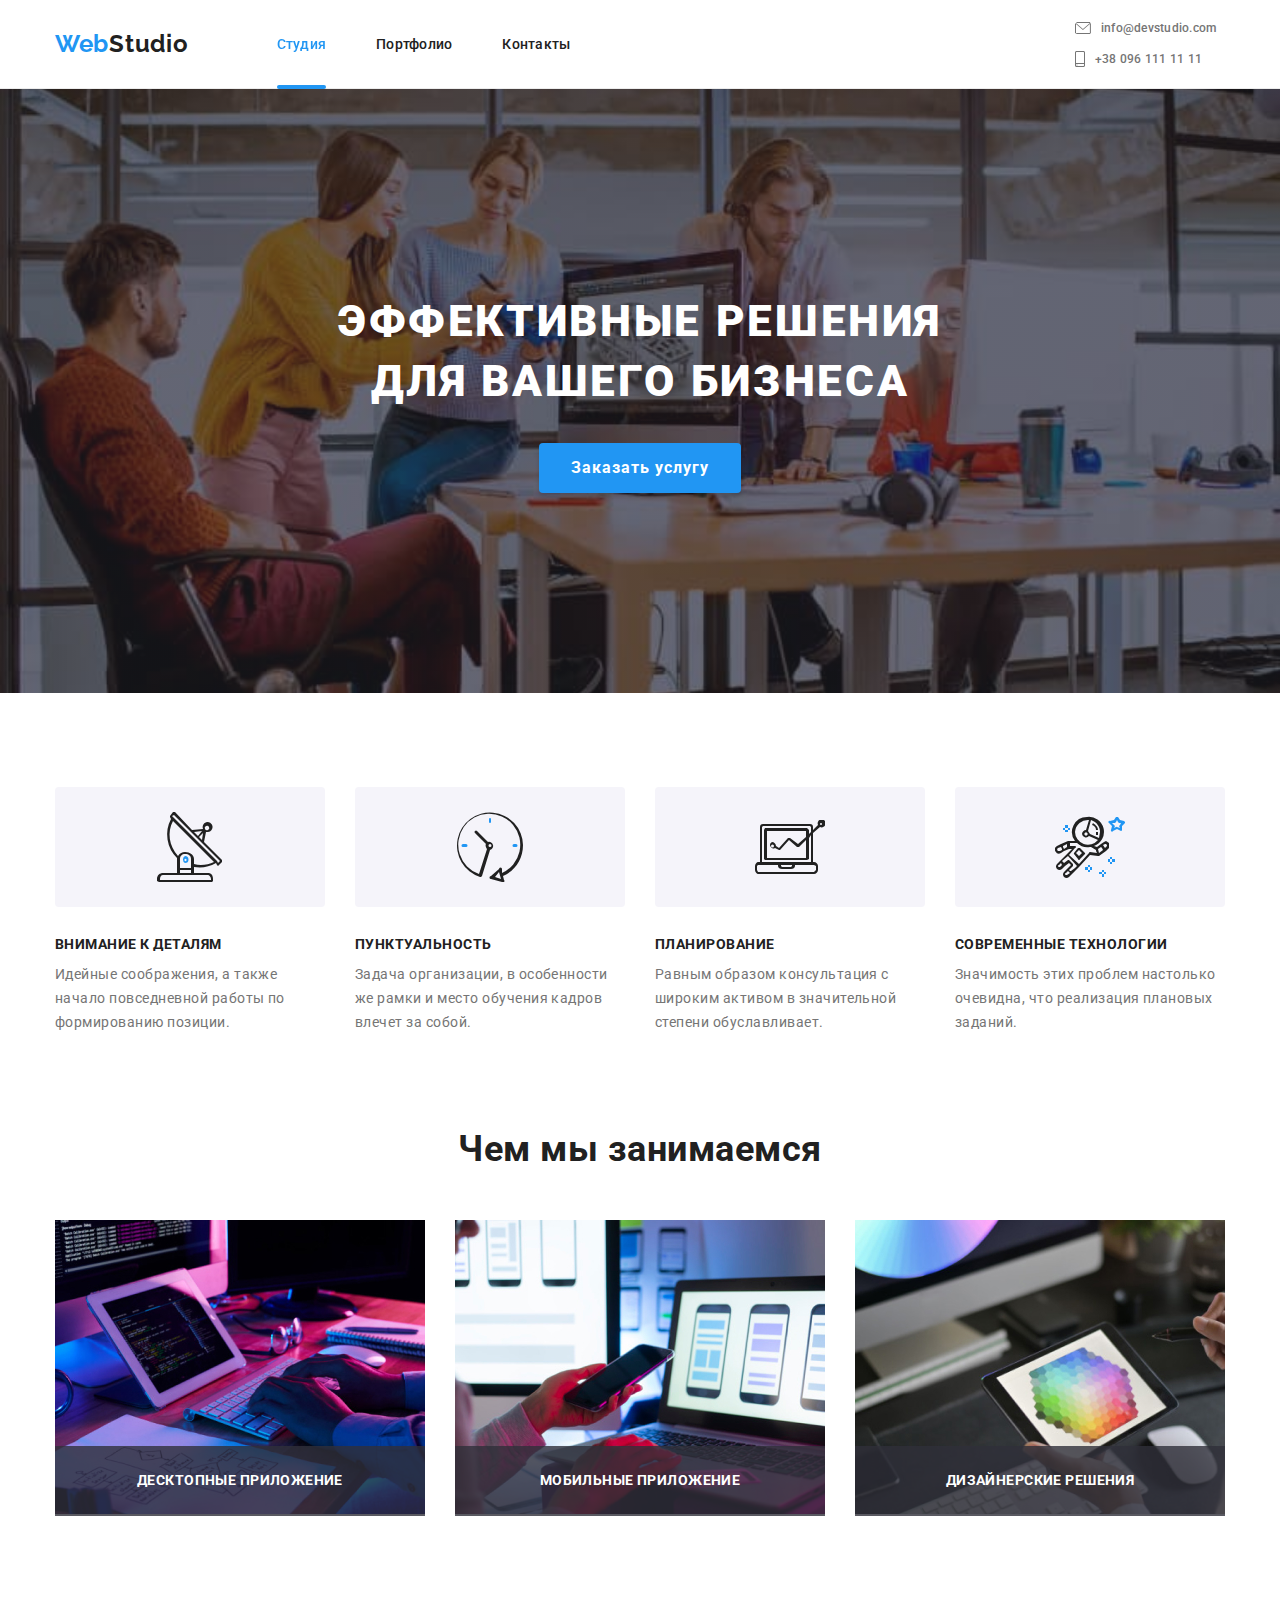
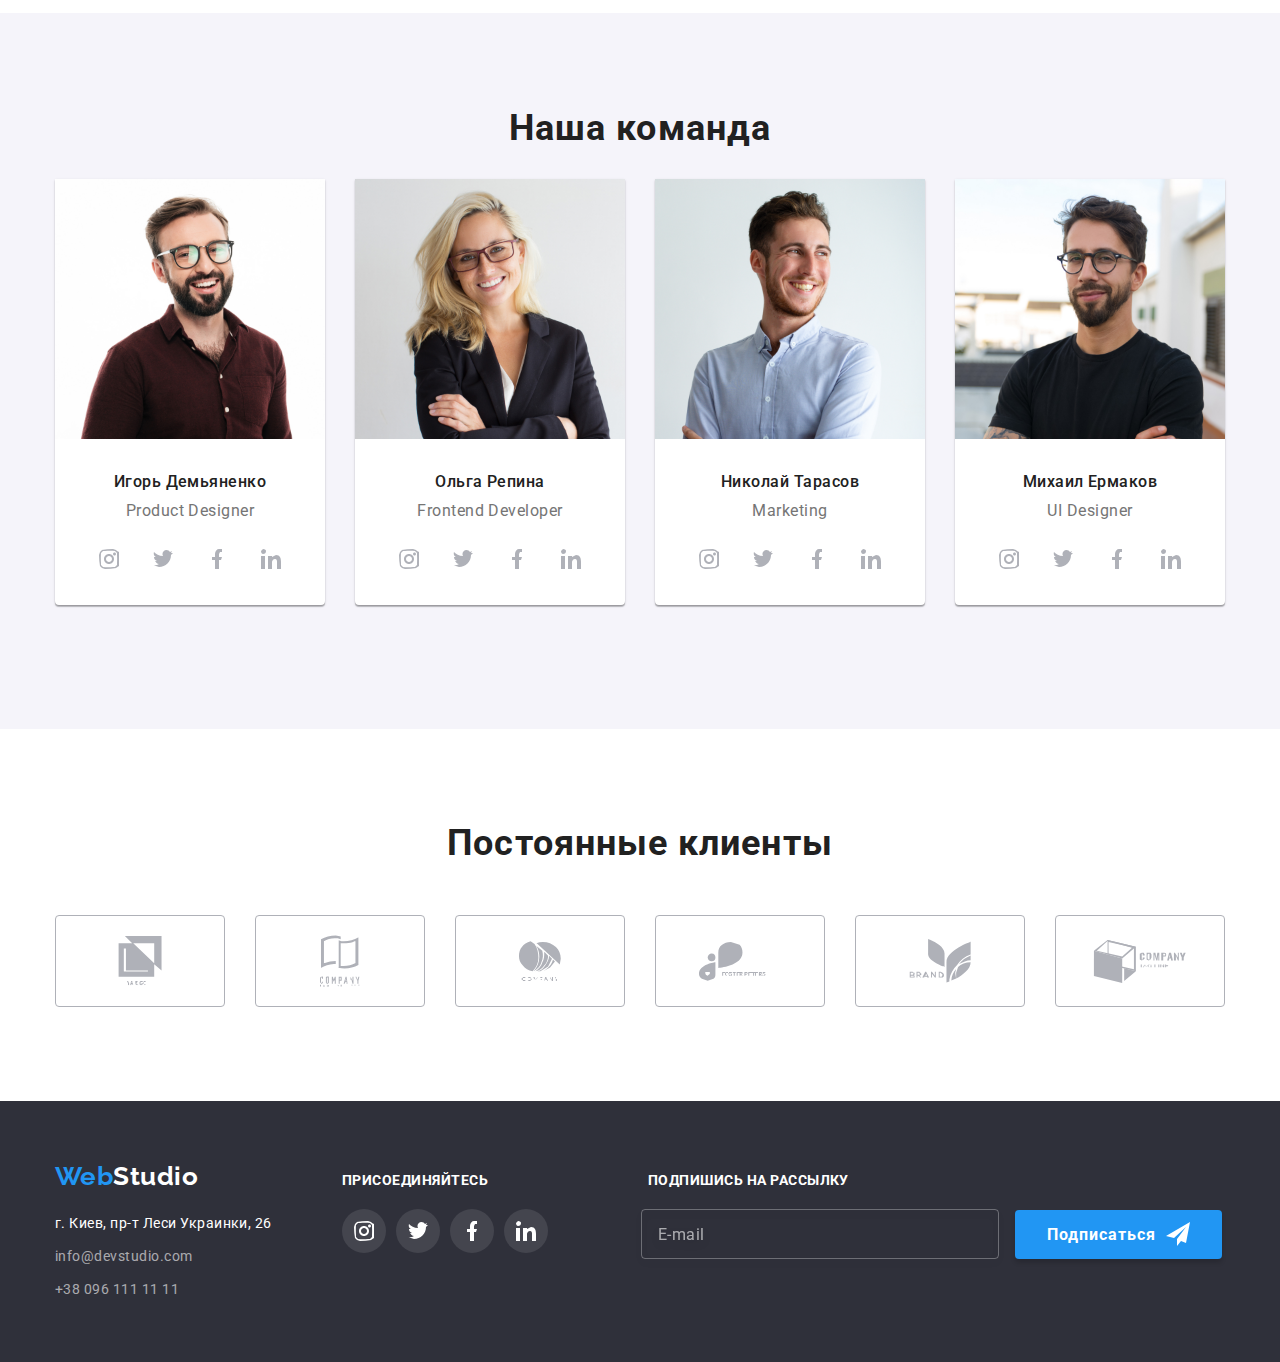
==== commit 7657e096: "Делаем хедер таблет десктоп" ====
--- a/index.html
+++ b/index.html
@@ -16,19 +16,20 @@
 <body>
   <header class="header">
     <div class="container main-header">
+      <div class="mobile-header">
       <a class="logo-header" href="./index.html"><span class="logo-color">Web</span>Studio</a>
-     <button class="navigator-btn" type="button" aria-expanded="false"
+     <button class="navigator-btn is-open" type="button" aria-expanded="false"
             data-menu-button>
             <svg width="24" height="16" aria-label="Переключатель мобильного меню">
-              <use class="icon-navigation-menu" href="./images/defs.svg#icon-menu_black"></use>
-              <use class="icon-navigation-close" href="./images/defs.svg#icon-Vector-1"></use>
-            </svg>
-
+              <use class="icon-menu" href="./images/defs.svg#icon-Vector-1"></use>
+              <use class="icon-close" href="./images/defs.svg#icon-menu_black"></use>
+            </svg>
      </button>
-     <div class="mobile-menu">
+    </div>
+
+     <div class="mobile-menu" data-menu>
       <nav class="navigation">
-
-               <ul class="site-nav list">
+         <ul class="site-nav list">
           <li class="item"><a class="link current" href="./index.html">Студия</a></li>
           <li class="item"><a class="link" href="./portfolio.html">Портфолио</a></li>
           <li class="item"><a class="link" href="">Контакты</a></li>
@@ -464,6 +465,7 @@
 
 
   <script src="./js/modal.js"></script>
+  <script src="./js/mobile-menu.js"></script>
   <script>
     (() => {
       document.querySelector('.js-speaker-form').addEventListener('submit', e => {
--- a/css/main.min.css
+++ b/css/main.min.css
@@ -1,2 +1,2 @@
-.input-checkbox{position:absolute;width:1px;height:1px;margin:-1px;border:0;padding:0;clip:rect(0 0 0 0);overflow:hidden}h1,h2,h3,h4,h5,h6,p,ul{margin-top:0;margin-bottom:0;padding-top:0;padding-bottom:0;padding-left:0}body{background-color:#ffffff;color:#212121;font-family:Roboto, sans-serif;letter-spacing:0.03em}.list{list-style:none}.button{padding:6px 22px;font-weight:500;font-size:16px;line-height:1.63;letter-spacing:0.03em;border:none;text-align:center;color:#212121;background-color:#f5f4fa;border-radius:4px;cursor:pointer;transition-duration:250ms;transition-timing-function:cubic-bezier(0.4, 0, 0.2, 1)}.button:hover,.button:focus{background-color:#2196f3;color:#fff;box-shadow:0px 3px 1px rgba(0,0,0,0.1),0px 1px 2px rgba(0,0,0,0.08),0px 2px 2px rgba(0,0,0,0.12)}.button-primary{padding:10px 32px;min-width:200px;font-weight:bold;font-size:16px;letter-spacing:0.06em;border:none;text-align:center;line-height:1.87;cursor:pointer;color:#fff;background-color:#2196f3;border-radius:4px;box-shadow:0px 4px 4px rgba(0,0,0,0.15);transition-duration:250ms;transition-timing-function:cubic-bezier(0.4, 0, 0.2, 1)}.button-primary:hover,.button-primary:focus{background-color:#188ce8}.container{margin:0 auto;padding:0 15px}@media screen and (min-width: 480px){.container{max-width:480px}}@media screen and (min-width: 768px){.container{max-width:768px}}@media screen and (min-width: 1200px){.container{max-width:1200px}}.social-link{display:flex;margin-bottom:30px;width:44px;height:44px;background-color:#fff;text-decoration:none;border-radius:50%;justify-content:center;align-items:center;transition-duration:250ms;transition-timing-function:cubic-bezier(0.4, 0, 0.2, 1)}.social-link:hover{background-color:#2196f3;--color5: #ffffff}.list-item:not(:last-child){margin-right:10px}.social-icon{width:20px;height:20px;fill:#afb1b8}.modal .close{position:absolute;top:8px;right:8px;width:30px;height:30px;background:#fff;border:1px solid rgba(0,0,0,0.1);border-radius:50%;box-sizing:border-box;cursor:pointer;transition-duration:250ms;transition-timing-function:cubic-bezier(0.4, 0, 0.2, 1)}.modal .close:focus .close-black{fill:#2196f3}.modal{padding:40px;position:absolute;left:50%;top:50%;transform:translate(-50%, -50%);width:528px;min-height:581px;background:#fff;box-shadow:0px 1px 3px rgba(0,0,0,0.12),0px 1px 1px rgba(0,0,0,0.14),0px 2px 1px rgba(0,0,0,0.2);border-radius:4px}.btn-close{margin:30px auto 0 auto}.backdrop{position:fixed;top:0;left:0;width:100%;height:100%;background-color:rgba(0,0,0,0.2)}.backdrop.is-hidden{opacity:0;pointer-events:none}.modal-form{display:flex;flex-direction:column}.form-label{margin-top:10px;margin-bottom:4px;font-weight:400;font-size:12px;line-height:1.16;letter-spacing:0.01em;color:#757575}.form-input{width:100%;height:40px;padding-left:40px;border:1px solid rgba(33,33,33,0.2);border-radius:4px;transition-duration:250ms;transition-timing-function:cubic-bezier(0.4, 0, 0.2, 1)}.form-input:focus{outline:none;border:1px solid #2196f3}.form-input:focus+.input-icon{fill:#2196f3}.checkbox-modal{display:flex;align-items:center;justify-content:space-evenly;align-items:baseline}.textarea{height:120px;padding:12px 16px;resize:none;border:1px solid rgba(33,33,33,0.2);border-radius:4px;transition-duration:250ms;transition-timing-function:cubic-bezier(0.4, 0, 0.2, 1)}.textarea:focus{outline:none;border:1px solid #2196f3}textarea::placeholder{color:rgba(117,117,117,0.5)}.label-policy .link{color:#2196f3}.form-title{margin-top:11px;margin-bottom:12px;font-weight:700;font-size:20px;line-height:1.15px;text-align:center;letter-spacing:0.03em}.input-wrapper{position:relative}.input-icon{position:absolute;display:block;top:50%;left:14px;transform:translateY(-50%);transition-duration:250ms;transition-timing-function:cubic-bezier(0.4, 0, 0.2, 1)}.label-policy{display:flex;align-items:center;justify-content:center;font-weight:400;font-size:14px;line-height:1.71px;letter-spacing:0.03em;margin-top:20px;margin-bottom:30px}.label-policy::before{content:"";display:block;width:16px;height:15px;border:2px solid #212121;border-radius:2px;margin-right:8px}.input-checkbox:checked+.label-policy::before{background-image:url("../images/icon-check.svg");border:none}.checkrow{display:flex;align-items:center;justify-content:space-evenly}.header{border-bottom:1px solid #ececec;padding:24px 0 25px;border-bottom:1px solid #ececec}.navigation{display:flex;align-items:center}.main-header{display:flex;align-items:center;justify-content:space-between}.logo-header{margin-right:93px;font-family:Raleway, sans-serif;color:#212121;font-weight:700;font-size:24px;line-height:1.166;letter-spacing:0.03em;text-decoration:none}.logo-color{color:#2196f3}.site-nav{display:flex}.site-nav .item+.item{margin-left:50px}.site-nav .link{display:block;color:#212121;font-weight:500;font-size:14px;line-height:1.14;letter-spacing:0.02em;text-decoration:none;transition-duration:250ms;transition-timing-function:cubic-bezier(0.4, 0, 0.2, 1)}.site-nav .link:hover,.site-nav .link:focus{color:#2196f3}.site-nav .current{position:relative;color:#2196f3;transition-duration:250ms;transition-timing-function:cubic-bezier(0.4, 0, 0.2, 1)}.site-nav .current::after{position:absolute;content:"";top:45.5px;left:0px;border-radius:50px;width:100%;height:4px;background-color:#2196f3}.site-contacts{display:flex}.site-contacts .item+.item{padding-left:50px}.site-contacts .link{display:flex;font-weight:500;font-size:14px;line-height:1.14;letter-spacing:0.02em;color:#757575;text-decoration:none;transition-duration:250ms;transition-timing-function:cubic-bezier(0.4, 0, 0.2, 1)}.site-contacts .link:hover,.site-contacts .link:focus{--color4: #2196f3;color:#2196f3}.icon-contacts{margin-right:10px}.mobile-menu{display:none;z-index:1;position:absolute;padding:60px 0;top:100%;left:0;width:100%;height:393px;text-align:center;background:#fff;box-shadow:0px 4px 8px rgba(0,0,0,0.04),0px 2px 4px rgba(0,0,0,0.08),0px 1px 3px rgba(0,0,0,0.16)}.mobile-menu.is-open{display:block}.hero{max-width:767px;padding:118px 0px;margin:0 auto;text-align:center;background-color:#2f303a;background-image:linear-gradient(to right, rgba(47,48,58,0.4), rgba(47,48,58,0.4)),url("/images/bg-image.jpg");background-position:center;background-size:cover;background-repeat:no-repeat}.hero .title{margin:0 auto 30px;max-width:360px;font-weight:900;font-size:26px;line-height:1.61;letter-spacing:0.06em;text-transform:uppercase;color:#fff}@media screen and (min-width: 320px) and (max-width: 767px){.hero{background-image:linear-gradient(to right, rgba(47,48,58,0.4), rgba(47,48,58,0.4)),url("/images/BG/mobileBG.jpg");background-position:center;background-size:cover;background-repeat:no-repeat}}@media screen and (min-width: 320px) and (max-width: 767px) and (min-device-pixel-ratio: 2), screen and (min-width: 320px) and (max-width: 767px) and (min-resolution: 192dpi), screen and (min-width: 320px) and (max-width: 767px) and (min-resolution: 2dppx){.hero{background-image:linear-gradient(to right, rgba(47,48,58,0.4), rgba(47,48,58,0.4)),url("/images/BG/mobileBG@2x.jpg")}}@media screen and (min-width: 768px){.hero{max-width:1200px;background-image:linear-gradient(to right, rgba(47,48,58,0.4), rgba(47,48,58,0.4)),url("/images/BG/tabletBG.jpg");background-position:center;background-size:cover;background-repeat:no-repeat}}@media screen and (min-width: 768px) and (min-device-pixel-ratio: 2), screen and (min-width: 768px) and (min-resolution: 192dpi), screen and (min-width: 768px) and (min-resolution: 2dppx){.hero{background-image:linear-gradient(to right, rgba(47,48,58,0.4), rgba(47,48,58,0.4)),url("/images/BG/tabletBG@2x.jpg")}}@media screen and (min-width: 1200px){.hero{max-width:1600px;padding:200px 0}.hero .title{padding:2px 0px;max-width:696px;font-size:44px;line-height:1.364}background-image:linear-gradient(to right, rgba(47,48,58,0.4), rgba(47,48,58,0.4)),url("/images/BG/desktopBG.jpg");background-position:center;background-size:cover;background-repeat:no-repeat}@media screen and (min-width: 1200px) and (min-device-pixel-ratio: 2), screen and (min-width: 1200px) and (min-resolution: 192dpi), screen and (min-width: 1200px) and (min-resolution: 2dppx){background-image:linear-gradient(to right, rgba(47,48,58,0.4), rgba(47,48,58,0.4)),url("/images/BG/desktopBG@2x.jpg")}@media screen and (min-width: 320px){.features{padding-top:60px;padding-bottom:60px}.features .text{font-size:14px;line-height:1.71;color:#757575}.features .title{margin-bottom:10px;font-weight:700;font-size:14px;line-height:1.14;color:#212121;text-align:center}.features .spec::before{content:"";display:block;margin-bottom:30px;height:120px;background:#f5f4fa;border-radius:4px;background-repeat:no-repeat;background-position:center;background-size:70px, 70px}.spec:not(:last-child){margin-bottom:30px}}.spec.icon-antena::before{background-image:url("../images/antenna.svg")}.spec.icon-clock::before{background-image:url("../images/clock.svg")}.spec.icon-nout::before{background-image:url("../images/Vector.svg")}.spec.icon-astronaut::before{background-image:url("../images/astronaut.svg")}@media screen and (min-width: 768px) and (max-width: 1200px){.features .list{display:flex;justify-content:space-between;flex-wrap:wrap}.features .spec{width:354px}.features .title{text-align:left}.spec:nth-last-child(-n+2){margin-bottom:0px}}@media screen and (min-width: 1200px){.features{padding-top:94px;padding-bottom:94px}.features .list{display:flex;justify-content:space-between}.features .title{text-align:left;font-weight:700;font-size:14px;line-height:1.14;color:#212121}.features .text{font-size:14px;line-height:1.71;color:#757575}.features .spec{width:270px;margin-bottom:0}.features .spec::before{content:"";display:block;height:120px;background:#f5f4fa;border-radius:4px;background-repeat:no-repeat;background-position:center;background-size:70px, 70px}.spec.icon-antena::before{background-image:url("../images/antenna.svg")}.spec.icon-clock::before{background-image:url("../images/clock.svg")}.spec.icon-nout::before{background-image:url("../images/Vector.svg")}.spec.icon-astronaut::before{background-image:url("../images/astronaut.svg")}}@media screen and (max-width: 1200px){.activity{display:none}}.activity{padding-bottom:94px}.activity .list{display:flex}.activity .title{padding-bottom:50px;font-weight:700;font-size:36px;line-height:1.16;text-align:center;color:#212121}.example+.example{margin-left:30px}.text-bg{font-weight:700;font-size:14px;line-height:1.14;letter-spacing:0.03em;text-transform:uppercase;padding-top:27px}.example{position:relative}.active{display:block;position:absolute;min-width:370px;min-height:70px;text-align:center;bottom:3px;right:0;background-color:rgba(47,48,58,0.8);color:#fff}@media screen and (min-width: 320px){.team{background-color:#f5f4fa;padding-top:60px;padding-bottom:60px}.team .title{font-size:28px;line-height:1.18;letter-spacing:0.03em;text-align:center;padding-bottom:30px}.social.list{display:flex}.cards{margin-bottom:30px;background-color:#fff;min-height:368px;box-shadow:0px 1px 3px rgba(0,0,0,0.12),0px 1px 1px rgba(0,0,0,0.14),0px 2px 1px rgba(0,0,0,0.2);border-radius:0px 0px 4px 4px}.social{justify-content:center}.social-link{margin-bottom:24px}}.employee{padding-top:30px;padding-bottom:10px;font-weight:500;font-size:16px;line-height:1.18;text-align:center;color:#212121}.profession{padding-bottom:16px;font-weight:400;font-size:16px;line-height:1.18;text-align:center;color:#757575}@media screen and (min-width: 768px){.team .list{display:flex;flex-wrap:wrap;justify-content:space-between}.social.list{display:flex;justify-content:center}.cards:nth-last-child(-n+2){margin-bottom:0}}@media screen and (min-width: 1200px){.team{padding-top:94px;padding-bottom:94px}.team .title{font-size:36px;line-height:1.17}.cards:nth-last-child(-n+2){margin-bottom:30px}}@media screen and (min-width: 320px){.clients{padding:60px 0}.clients-title{font-weight:700;font-size:36px;line-height:1.16;text-align:center;color:#212121}.clients-list{display:flex;flex-wrap:wrap;justify-content:space-between}.clients-item{display:flex;align-items:center}.clients-link{margin-top:30px;display:flex;width:210px;height:92px;text-decoration:none;justify-content:center;align-items:center;border:1px solid #afb1b8;border-radius:4px;fill:#afb1b8;transition-duration:250ms;transition-timing-function:cubic-bezier(0.4, 0, 0.2, 1)}.clients-link:hover{border-color:#2196f3;--color5: #2196f3}}@media screen and (min-width: 768px){.clients{padding:60px 0}.clients-link{width:226px;height:92px}.clients-title{font-size:28px;line-height:1.18;text-align:center;letter-spacing:0.03em}}@media screen and (min-width: 1200px){.clients{padding:94px 0}.clients-link{margin-top:0;display:flex;width:170px;height:92px;text-decoration:none;justify-content:center;align-items:center}.clients-title{font-size:36px;line-height:1.166;margin-bottom:50px}}@media screen and (min-width: 320px) and (max-width: 1199px){.footer{padding:60px 0;background-color:#2f303a}.cont-footer{display:flex;flex-direction:column;align-items:center}.logo-footer{display:block;margin-bottom:20px;font-family:Raleway, sans-serif;font-weight:700;font-size:24px;line-height:1.166;text-align:center;letter-spacing:0.03em;color:#fff;text-decoration:none}.address{display:flex;flex-direction:column;align-items:center;padding-bottom:60px}.office{font-style:normal;font-weight:normal;font-size:14px;line-height:1.7;letter-spacing:0.03em;color:#fff}.mail-footer{margin-top:8px;margin-bottom:8px;font-style:normal;font-weight:normal;font-size:14px;line-height:1.7;color:rgba(255,255,255,0.6);text-decoration:none;transition-duration:250ms;transition-timing-function:cubic-bezier(0.4, 0, 0.2, 1)}.mail-footer:hover,.mail-footer:focus{color:#2196f3}.tel-footer{font-style:normal;font-weight:normal;font-size:14px;line-height:1.7;color:rgba(255,255,255,0.6);text-decoration:none;transition-duration:250ms;transition-timing-function:cubic-bezier(0.4, 0, 0.2, 1)}.tel-footer:hover,.tel-footer:focus{color:#2196f3}.right-side{display:flex;flex-direction:column;align-items:center}.soc-footer{display:flex;justify-content:space-between}.social-footer .title{font-weight:700;text-align:center;font-size:14px;line-height:1.142;margin-bottom:20px;color:#fff;letter-spacing:0.03em}.footer-link{display:flex;width:44px;height:44px;background-color:rgba(255,255,255,0.1);text-decoration:none;border-radius:50%;justify-content:center;align-items:center;transition-duration:250ms;transition-timing-function:cubic-bezier(0.4, 0, 0.2, 1)}.footer-link:hover{background-color:#2196f3}.form-field{text-align:center}.form-field .title{margin-top:60px;font-weight:700;font-size:14px;line-height:1.142;letter-spacing:0.03em;color:#fff}.form-input-fotter{width:450px;height:50px;margin:20px 0;padding:15px 16px;background:transparent;border:1px solid rgba(255,255,255,0.3);box-sizing:border-box;filter:drop-shadow(0px 4px 4px rgba(0,0,0,0.15));border-radius:4px;color:cornsilk}.form-input-fotter::placeholder{font-weight:400;font-size:16px;line-height:1.25;letter-spacing:0.03em;color:rgba(255,255,255,0.6)}.form-input-fotter:focus{outline:none;border:1px solid #2196f3}.btn-subscribe{display:inline-flex;align-items:center;justify-content:center}.btnfly{margin-left:10px}}@media screen and (min-width: 768px) and (max-width: 1199px){.tablet-side{display:flex;flex-wrap:wrap;justify-content:space-around;align-items:baseline}.form-field .title{margin-top:0px}.form-input-fotter{margin:20px 166px 20px 152px}}@media screen and (min-width: 1200px){.address{display:flex;flex-direction:column;padding-bottom:60px}.footer{background-color:#2f303a}.logo-footer{display:inline-block;padding-bottom:20px;padding-top:60px;font-family:Raleway, sans-serif;font-weight:700;font-size:26px;line-height:1.2;color:#fff;text-decoration:none}.tablet-side{display:flex;align-items:baseline}.office{font-style:normal;font-weight:normal;font-size:14px;line-height:1.7;color:#fff}.mail-footer{margin-top:9px;margin-bottom:9px;font-style:normal;font-weight:normal;font-size:14px;line-height:1.7;color:rgba(255,255,255,0.6);text-decoration:none;transition-duration:250ms;transition-timing-function:cubic-bezier(0.4, 0, 0.2, 1)}.mail-footer:hover,.mail-footer:focus{color:#2196f3}.tel-footer{font-style:normal;font-weight:normal;font-size:14px;line-height:1.7;color:rgba(255,255,255,0.6);text-decoration:none;transition-duration:250ms;transition-timing-function:cubic-bezier(0.4, 0, 0.2, 1)}.tel-footer:hover,.tel-footer:focus{color:#2196f3}.footer-link{display:flex;width:44px;height:44px;background-color:rgba(255,255,255,0.1);text-decoration:none;border-radius:50%;justify-content:center;align-items:center;transition-duration:250ms;transition-timing-function:cubic-bezier(0.4, 0, 0.2, 1)}.footer-link:hover{background-color:#2196f3}.soc-footer{display:flex;justify-content:center}.social-footer{margin-right:93px;margin-left:70px}.social-footer .title{font-weight:700;font-size:14px;line-height:1.14;margin-bottom:20px;color:#fff}.right-side{display:flex;align-items:normal}.form-field .title{margin-bottom:20px;padding-left:7px;font-weight:700;font-size:14px;line-height:1.14;color:#fff}.form-input-fotter{width:358px;height:50px;margin-right:12px;padding:15px 16px;background:transparent;border:1px solid rgba(255,255,255,0.3);box-sizing:border-box;filter:drop-shadow(0px 4px 4px rgba(0,0,0,0.15));border-radius:4px;color:cornsilk}.form-input-fotter::placeholder{font-weight:400;font-size:16px;line-height:1.25;letter-spacing:0.03em;color:rgba(255,255,255,0.6)}.form-input-fotter:focus{outline:none;border:1px solid #2196f3}.btn-subscribe{display:inline-flex;align-items:center;justify-content:center}.btnfly{margin-left:10px}}
+.input-checkbox{position:absolute;width:1px;height:1px;margin:-1px;border:0;padding:0;clip:rect(0 0 0 0);overflow:hidden}h1,h2,h3,h4,h5,h6,p,ul{margin-top:0;margin-bottom:0;padding-top:0;padding-bottom:0;padding-left:0}body{background-color:#ffffff;color:#212121;font-family:Roboto, sans-serif;letter-spacing:0.03em}.list{list-style:none}.button{padding:6px 22px;font-weight:500;font-size:16px;line-height:1.63;letter-spacing:0.03em;border:none;text-align:center;color:#212121;background-color:#f5f4fa;border-radius:4px;cursor:pointer;transition-duration:250ms;transition-timing-function:cubic-bezier(0.4, 0, 0.2, 1)}.button:hover,.button:focus{background-color:#2196f3;color:#fff;box-shadow:0px 3px 1px rgba(0,0,0,0.1),0px 1px 2px rgba(0,0,0,0.08),0px 2px 2px rgba(0,0,0,0.12)}.button-primary{padding:10px 32px;min-width:200px;font-weight:bold;font-size:16px;letter-spacing:0.06em;border:none;text-align:center;line-height:1.87;cursor:pointer;color:#fff;background-color:#2196f3;border-radius:4px;box-shadow:0px 4px 4px rgba(0,0,0,0.15);transition-duration:250ms;transition-timing-function:cubic-bezier(0.4, 0, 0.2, 1)}.button-primary:hover,.button-primary:focus{background-color:#188ce8}.container{margin:0 auto;padding:0 15px}@media screen and (min-width: 480px){.container{max-width:480px}}@media screen and (min-width: 768px){.container{max-width:768px}}@media screen and (min-width: 1200px){.container{max-width:1200px}}.social-link{display:flex;margin-bottom:30px;width:44px;height:44px;background-color:#fff;text-decoration:none;border-radius:50%;justify-content:center;align-items:center;transition-duration:250ms;transition-timing-function:cubic-bezier(0.4, 0, 0.2, 1)}.social-link:hover{background-color:#2196f3;--color5: #ffffff}.list-item:not(:last-child){margin-right:10px}.social-icon{width:20px;height:20px;fill:#afb1b8}.modal .close{position:absolute;top:8px;right:8px;width:30px;height:30px;background:#fff;border:1px solid rgba(0,0,0,0.1);border-radius:50%;box-sizing:border-box;cursor:pointer;transition-duration:250ms;transition-timing-function:cubic-bezier(0.4, 0, 0.2, 1)}.modal .close:focus .close-black{fill:#2196f3}.modal{padding:40px;position:absolute;left:50%;top:50%;transform:translate(-50%, -50%);width:528px;min-height:581px;background:#fff;box-shadow:0px 1px 3px rgba(0,0,0,0.12),0px 1px 1px rgba(0,0,0,0.14),0px 2px 1px rgba(0,0,0,0.2);border-radius:4px}.btn-close{margin:30px auto 0 auto}.backdrop{position:fixed;top:0;left:0;width:100%;height:100%;background-color:rgba(0,0,0,0.2);overflow-y:scroll}.backdrop.is-hidden{opacity:0;pointer-events:none}.modal-form{display:flex;flex-direction:column}.form-label{margin-top:10px;margin-bottom:4px;font-weight:400;font-size:12px;line-height:1.16;letter-spacing:0.01em;color:#757575}.form-input{width:100%;height:40px;padding-left:40px;border:1px solid rgba(33,33,33,0.2);border-radius:4px;transition-duration:250ms;transition-timing-function:cubic-bezier(0.4, 0, 0.2, 1)}.form-input:focus{outline:none;border:1px solid #2196f3}.form-input:focus+.input-icon{fill:#2196f3}.checkbox-modal{display:flex;align-items:center;justify-content:space-evenly;align-items:baseline}.textarea{height:120px;padding:12px 16px;resize:none;border:1px solid rgba(33,33,33,0.2);border-radius:4px;transition-duration:250ms;transition-timing-function:cubic-bezier(0.4, 0, 0.2, 1)}.textarea:focus{outline:none;border:1px solid #2196f3}textarea::placeholder{color:rgba(117,117,117,0.5)}.label-policy .link{color:#2196f3}.form-title{margin-top:11px;margin-bottom:12px;font-weight:700;font-size:20px;line-height:1.15px;text-align:center;letter-spacing:0.03em}.input-wrapper{position:relative}.input-icon{position:absolute;display:block;top:50%;left:14px;transform:translateY(-50%);transition-duration:250ms;transition-timing-function:cubic-bezier(0.4, 0, 0.2, 1)}.label-policy{display:flex;align-items:center;justify-content:center;font-weight:400;font-size:14px;line-height:1.71px;letter-spacing:0.03em;margin-top:20px;margin-bottom:30px}.label-policy::before{content:"";display:block;width:16px;height:15px;border:2px solid #212121;border-radius:2px;margin-right:8px}.input-checkbox:checked+.label-policy::before{background-image:url("../images/icon-check.svg");border:none}.checkrow{display:flex;align-items:center;justify-content:space-evenly}.header{position:relative;padding:16px 0;width:100%;border-bottom:1px solid #ececec}.mobile-header{display:flex;align-items:center;justify-content:space-between}.logo-header{font-family:Raleway, sans-serif;color:#212121;font-weight:700;font-size:24px;line-height:1.167;letter-spacing:0.03em;text-decoration:none}.logo-color{color:#2196f3}.site-nav{margin-bottom:60px}.site-nav .item:not(:last-child){margin-bottom:40px}.site-nav .link{display:block;color:#212121;font-weight:500;font-size:18px;line-height:1.167;letter-spacing:0.02em;text-decoration:none;transition-duration:250ms;transition-timing-function:cubic-bezier(0.4, 0, 0.2, 1)}.site-nav .link:hover,.site-nav .link:focus{color:#2196f3}.site-nav .current{position:relative;color:#2196f3;transition-duration:250ms;transition-timing-function:cubic-bezier(0.4, 0, 0.2, 1)}.site-nav .current::after{position:absolute;content:"";top:48.5px;left:0px;width:100%;border-radius:50px;height:4px;background-color:#2196f3}.site-contacts .item:not(:last-child){margin-bottom:16px}.site-contacts .link{display:flex;font-weight:500;font-size:18px;line-height:1.167;letter-spacing:0.02em;color:#757575;justify-content:center;align-items:center;text-decoration:none;transition-duration:250ms;transition-timing-function:cubic-bezier(0.4, 0, 0.2, 1)}.site-contacts .link:hover,.site-contacts .link:focus{--color4: #2196f3;color:#2196f3}.icon-contacts{margin-right:10px}.mobile-menu{display:none;z-index:1;position:absolute;padding:60px 0;top:100%;left:0;width:100%;height:393px;text-align:center;background:#fff;box-shadow:0px 4px 8px rgba(0,0,0,0.04),0px 2px 4px rgba(0,0,0,0.08),0px 1px 3px rgba(0,0,0,0.16)}.mobile-menu.is-open{display:block}.navigator-btn{display:inline-flex;margin:0;padding:0;border:none;background-color:transparent;cursor:pointer;width:40px;height:40px;justify-content:center;align-items:center}.icon-close{display:none}.navigator-btn.is-open .icon-close{display:block}.navigator-btn.is-open .icon-menu{display:none}.icon-menu,.icon-close{fill:#212121;transition-duration:250ms;transition-timing-function:cubic-bezier(0.4, 0, 0.2, 1)}.navigator-btn:hover .icon-menu,.navigator-btn:focus .icon-menu,.navigator-btn:hover .icon-close,.navigator-btn:focus .icon-close{fill:#2196f3}@media screen and (min-width: 380px){.site-nav .current::after{top:35.5px;left:188px;border-radius:50px;width:65px;height:4px}}@media screen and (min-width: 768px){.header{position:relative;padding:21px 0}.navigator-btn{display:none}.main-header{display:flex;align-items:center;justify-content:space-between}.logo-header{margin-right:88px}.mobile-menu{display:flex;justify-content:space-between;align-items:center;position:static;padding:0;height:auto;box-shadow:none}.site-nav .current::after{top:48.5px;left:0px;width:100%}.site-nav{display:flex;justify-content:space-between;width:294px;margin-bottom:0}.site-nav .link{font-size:14px;line-height:1.143}.site-nav .item:not(:last-child){margin-bottom:0px}.site-contacts{display:flex;flex-wrap:wrap;width:150px}.site-contacts .link{font-size:12px}}.hero{max-width:767px;padding:118px 0px;margin:0 auto;text-align:center;background-color:#2f303a;background-image:linear-gradient(to right, rgba(47,48,58,0.4), rgba(47,48,58,0.4)),url("/images/bg-image.jpg");background-position:center;background-size:cover;background-repeat:no-repeat}.hero .title{margin:0 auto 30px;max-width:360px;font-weight:900;font-size:26px;line-height:1.61;letter-spacing:0.06em;text-transform:uppercase;color:#fff}@media screen and (min-width: 320px) and (max-width: 767px){.hero{background-image:linear-gradient(to right, rgba(47,48,58,0.4), rgba(47,48,58,0.4)),url("/images/BG/mobileBG.jpg");background-position:center;background-size:cover;background-repeat:no-repeat}}@media screen and (min-width: 320px) and (max-width: 767px) and (min-device-pixel-ratio: 2), screen and (min-width: 320px) and (max-width: 767px) and (min-resolution: 192dpi), screen and (min-width: 320px) and (max-width: 767px) and (min-resolution: 2dppx){.hero{background-image:linear-gradient(to right, rgba(47,48,58,0.4), rgba(47,48,58,0.4)),url("/images/BG/mobileBG@2x.jpg")}}@media screen and (min-width: 768px){.hero{max-width:1200px;background-image:linear-gradient(to right, rgba(47,48,58,0.4), rgba(47,48,58,0.4)),url("/images/BG/tabletBG.jpg");background-position:center;background-size:cover;background-repeat:no-repeat}}@media screen and (min-width: 768px) and (min-device-pixel-ratio: 2), screen and (min-width: 768px) and (min-resolution: 192dpi), screen and (min-width: 768px) and (min-resolution: 2dppx){.hero{background-image:linear-gradient(to right, rgba(47,48,58,0.4), rgba(47,48,58,0.4)),url("/images/BG/tabletBG@2x.jpg")}}@media screen and (min-width: 1200px){.hero{max-width:1600px;padding:200px 0}.hero .title{padding:2px 0px;max-width:696px;font-size:44px;line-height:1.364}background-image:linear-gradient(to right, rgba(47,48,58,0.4), rgba(47,48,58,0.4)),url("/images/BG/desktopBG.jpg");background-position:center;background-size:cover;background-repeat:no-repeat}@media screen and (min-width: 1200px) and (min-device-pixel-ratio: 2), screen and (min-width: 1200px) and (min-resolution: 192dpi), screen and (min-width: 1200px) and (min-resolution: 2dppx){background-image:linear-gradient(to right, rgba(47,48,58,0.4), rgba(47,48,58,0.4)),url("/images/BG/desktopBG@2x.jpg")}@media screen and (min-width: 320px){.features{padding-top:60px;padding-bottom:60px}.features .text{font-size:14px;line-height:1.71;color:#757575}.features .title{margin-bottom:10px;font-weight:700;font-size:14px;line-height:1.14;color:#212121;text-align:center}.features .spec::before{content:"";display:block;margin-bottom:30px;height:120px;background:#f5f4fa;border-radius:4px;background-repeat:no-repeat;background-position:center;background-size:70px, 70px}.spec:not(:last-child){margin-bottom:30px}}.spec.icon-antena::before{background-image:url("../images/antenna.svg")}.spec.icon-clock::before{background-image:url("../images/clock.svg")}.spec.icon-nout::before{background-image:url("../images/Vector.svg")}.spec.icon-astronaut::before{background-image:url("../images/astronaut.svg")}@media screen and (min-width: 768px) and (max-width: 1200px){.features .list{display:flex;justify-content:space-between;flex-wrap:wrap}.features .spec{width:354px}.features .title{text-align:left}.spec:nth-last-child(-n+2){margin-bottom:0px}}@media screen and (min-width: 1200px){.features{padding-top:94px;padding-bottom:94px}.features .list{display:flex;justify-content:space-between}.features .title{text-align:left;font-weight:700;font-size:14px;line-height:1.14;color:#212121}.features .text{font-size:14px;line-height:1.71;color:#757575}.features .spec{width:270px;margin-bottom:0}.features .spec::before{content:"";display:block;height:120px;background:#f5f4fa;border-radius:4px;background-repeat:no-repeat;background-position:center;background-size:70px, 70px}.spec.icon-antena::before{background-image:url("../images/antenna.svg")}.spec.icon-clock::before{background-image:url("../images/clock.svg")}.spec.icon-nout::before{background-image:url("../images/Vector.svg")}.spec.icon-astronaut::before{background-image:url("../images/astronaut.svg")}}@media screen and (max-width: 1200px){.activity{display:none}}.activity{padding-bottom:94px}.activity .list{display:flex}.activity .title{padding-bottom:50px;font-weight:700;font-size:36px;line-height:1.16;text-align:center;color:#212121}.example+.example{margin-left:30px}.text-bg{font-weight:700;font-size:14px;line-height:1.14;letter-spacing:0.03em;text-transform:uppercase;padding-top:27px}.example{position:relative}.active{display:block;position:absolute;min-width:370px;min-height:70px;text-align:center;bottom:3px;right:0;background-color:rgba(47,48,58,0.8);color:#fff}@media screen and (min-width: 320px){.team{background-color:#f5f4fa;padding-top:60px;padding-bottom:60px}.team .title{font-size:28px;line-height:1.18;letter-spacing:0.03em;text-align:center;padding-bottom:30px}.social.list{display:flex}.cards{margin-bottom:30px;background-color:#fff;min-height:368px;box-shadow:0px 1px 3px rgba(0,0,0,0.12),0px 1px 1px rgba(0,0,0,0.14),0px 2px 1px rgba(0,0,0,0.2);border-radius:0px 0px 4px 4px}.social{justify-content:center}.social-link{margin-bottom:24px}}.employee{padding-top:30px;padding-bottom:10px;font-weight:500;font-size:16px;line-height:1.18;text-align:center;color:#212121}.profession{padding-bottom:16px;font-weight:400;font-size:16px;line-height:1.18;text-align:center;color:#757575}@media screen and (min-width: 768px){.team .list{display:flex;flex-wrap:wrap;justify-content:space-between}.social.list{display:flex;justify-content:center}.cards:nth-last-child(-n+2){margin-bottom:0}}@media screen and (min-width: 1200px){.team{padding-top:94px;padding-bottom:94px}.team .title{font-size:36px;line-height:1.17}.cards:nth-last-child(-n+2){margin-bottom:30px}}@media screen and (min-width: 320px){.clients{padding:60px 0}.clients-title{font-weight:700;font-size:36px;line-height:1.16;text-align:center;color:#212121}.clients-list{display:flex;flex-wrap:wrap;justify-content:space-between}.clients-item{display:flex;align-items:center}.clients-link{margin-top:30px;display:flex;width:210px;height:92px;text-decoration:none;justify-content:center;align-items:center;border:1px solid #afb1b8;border-radius:4px;fill:#afb1b8;transition-duration:250ms;transition-timing-function:cubic-bezier(0.4, 0, 0.2, 1)}.clients-link:hover{border-color:#2196f3;--color5: #2196f3}}@media screen and (min-width: 768px){.clients{padding:60px 0}.clients-link{width:226px;height:92px}.clients-title{font-size:28px;line-height:1.18;text-align:center;letter-spacing:0.03em}}@media screen and (min-width: 1200px){.clients{padding:94px 0}.clients-link{margin-top:0;display:flex;width:170px;height:92px;text-decoration:none;justify-content:center;align-items:center}.clients-title{font-size:36px;line-height:1.166;margin-bottom:50px}}@media screen and (min-width: 320px) and (max-width: 1199px){.footer{padding:60px 0;background-color:#2f303a}.cont-footer{display:flex;flex-direction:column;align-items:center}.logo-footer{display:block;margin-bottom:20px;font-family:Raleway, sans-serif;font-weight:700;font-size:24px;line-height:1.166;text-align:center;letter-spacing:0.03em;color:#fff;text-decoration:none}.address{display:flex;flex-direction:column;align-items:center;padding-bottom:60px}.office{font-style:normal;font-weight:normal;font-size:14px;line-height:1.7;letter-spacing:0.03em;color:#fff}.mail-footer{margin-top:8px;margin-bottom:8px;font-style:normal;font-weight:normal;font-size:14px;line-height:1.7;color:rgba(255,255,255,0.6);text-decoration:none;transition-duration:250ms;transition-timing-function:cubic-bezier(0.4, 0, 0.2, 1)}.mail-footer:hover,.mail-footer:focus{color:#2196f3}.tel-footer{font-style:normal;font-weight:normal;font-size:14px;line-height:1.7;color:rgba(255,255,255,0.6);text-decoration:none;transition-duration:250ms;transition-timing-function:cubic-bezier(0.4, 0, 0.2, 1)}.tel-footer:hover,.tel-footer:focus{color:#2196f3}.right-side{display:flex;flex-direction:column;align-items:center}.soc-footer{display:flex;justify-content:space-between}.social-footer .title{font-weight:700;text-align:center;font-size:14px;line-height:1.142;margin-bottom:20px;color:#fff;letter-spacing:0.03em}.footer-link{display:flex;width:44px;height:44px;background-color:rgba(255,255,255,0.1);text-decoration:none;border-radius:50%;justify-content:center;align-items:center;transition-duration:250ms;transition-timing-function:cubic-bezier(0.4, 0, 0.2, 1)}.footer-link:hover{background-color:#2196f3}.form-field{text-align:center}.form-field .title{margin-top:60px;font-weight:700;font-size:14px;line-height:1.142;letter-spacing:0.03em;color:#fff}.form-input-fotter{width:450px;height:50px;margin:20px 0;padding:15px 16px;background:transparent;border:1px solid rgba(255,255,255,0.3);box-sizing:border-box;filter:drop-shadow(0px 4px 4px rgba(0,0,0,0.15));border-radius:4px;color:cornsilk}.form-input-fotter::placeholder{font-weight:400;font-size:16px;line-height:1.25;letter-spacing:0.03em;color:rgba(255,255,255,0.6)}.form-input-fotter:focus{outline:none;border:1px solid #2196f3}.btn-subscribe{display:inline-flex;align-items:center;justify-content:center}.btnfly{margin-left:10px}}@media screen and (min-width: 768px) and (max-width: 1199px){.tablet-side{display:flex;flex-wrap:wrap;justify-content:space-around;align-items:baseline}.form-field .title{margin-top:0px}.form-input-fotter{margin:20px 166px 20px 152px}}@media screen and (min-width: 1200px){.address{display:flex;flex-direction:column;padding-bottom:60px}.footer{background-color:#2f303a}.logo-footer{display:inline-block;padding-bottom:20px;padding-top:60px;font-family:Raleway, sans-serif;font-weight:700;font-size:26px;line-height:1.2;color:#fff;text-decoration:none}.tablet-side{display:flex;align-items:baseline}.office{font-style:normal;font-weight:normal;font-size:14px;line-height:1.7;color:#fff}.mail-footer{margin-top:9px;margin-bottom:9px;font-style:normal;font-weight:normal;font-size:14px;line-height:1.7;color:rgba(255,255,255,0.6);text-decoration:none;transition-duration:250ms;transition-timing-function:cubic-bezier(0.4, 0, 0.2, 1)}.mail-footer:hover,.mail-footer:focus{color:#2196f3}.tel-footer{font-style:normal;font-weight:normal;font-size:14px;line-height:1.7;color:rgba(255,255,255,0.6);text-decoration:none;transition-duration:250ms;transition-timing-function:cubic-bezier(0.4, 0, 0.2, 1)}.tel-footer:hover,.tel-footer:focus{color:#2196f3}.footer-link{display:flex;width:44px;height:44px;background-color:rgba(255,255,255,0.1);text-decoration:none;border-radius:50%;justify-content:center;align-items:center;transition-duration:250ms;transition-timing-function:cubic-bezier(0.4, 0, 0.2, 1)}.footer-link:hover{background-color:#2196f3}.soc-footer{display:flex;justify-content:center}.social-footer{margin-right:93px;margin-left:70px}.social-footer .title{font-weight:700;font-size:14px;line-height:1.14;margin-bottom:20px;color:#fff}.right-side{display:flex;align-items:normal}.form-field .title{margin-bottom:20px;padding-left:7px;font-weight:700;font-size:14px;line-height:1.14;color:#fff}.form-input-fotter{width:358px;height:50px;margin-right:12px;padding:15px 16px;background:transparent;border:1px solid rgba(255,255,255,0.3);box-sizing:border-box;filter:drop-shadow(0px 4px 4px rgba(0,0,0,0.15));border-radius:4px;color:cornsilk}.form-input-fotter::placeholder{font-weight:400;font-size:16px;line-height:1.25;letter-spacing:0.03em;color:rgba(255,255,255,0.6)}.form-input-fotter:focus{outline:none;border:1px solid #2196f3}.btn-subscribe{display:inline-flex;align-items:center;justify-content:center}.btnfly{margin-left:10px}}
 /*# sourceMappingURL=main.min.css.map */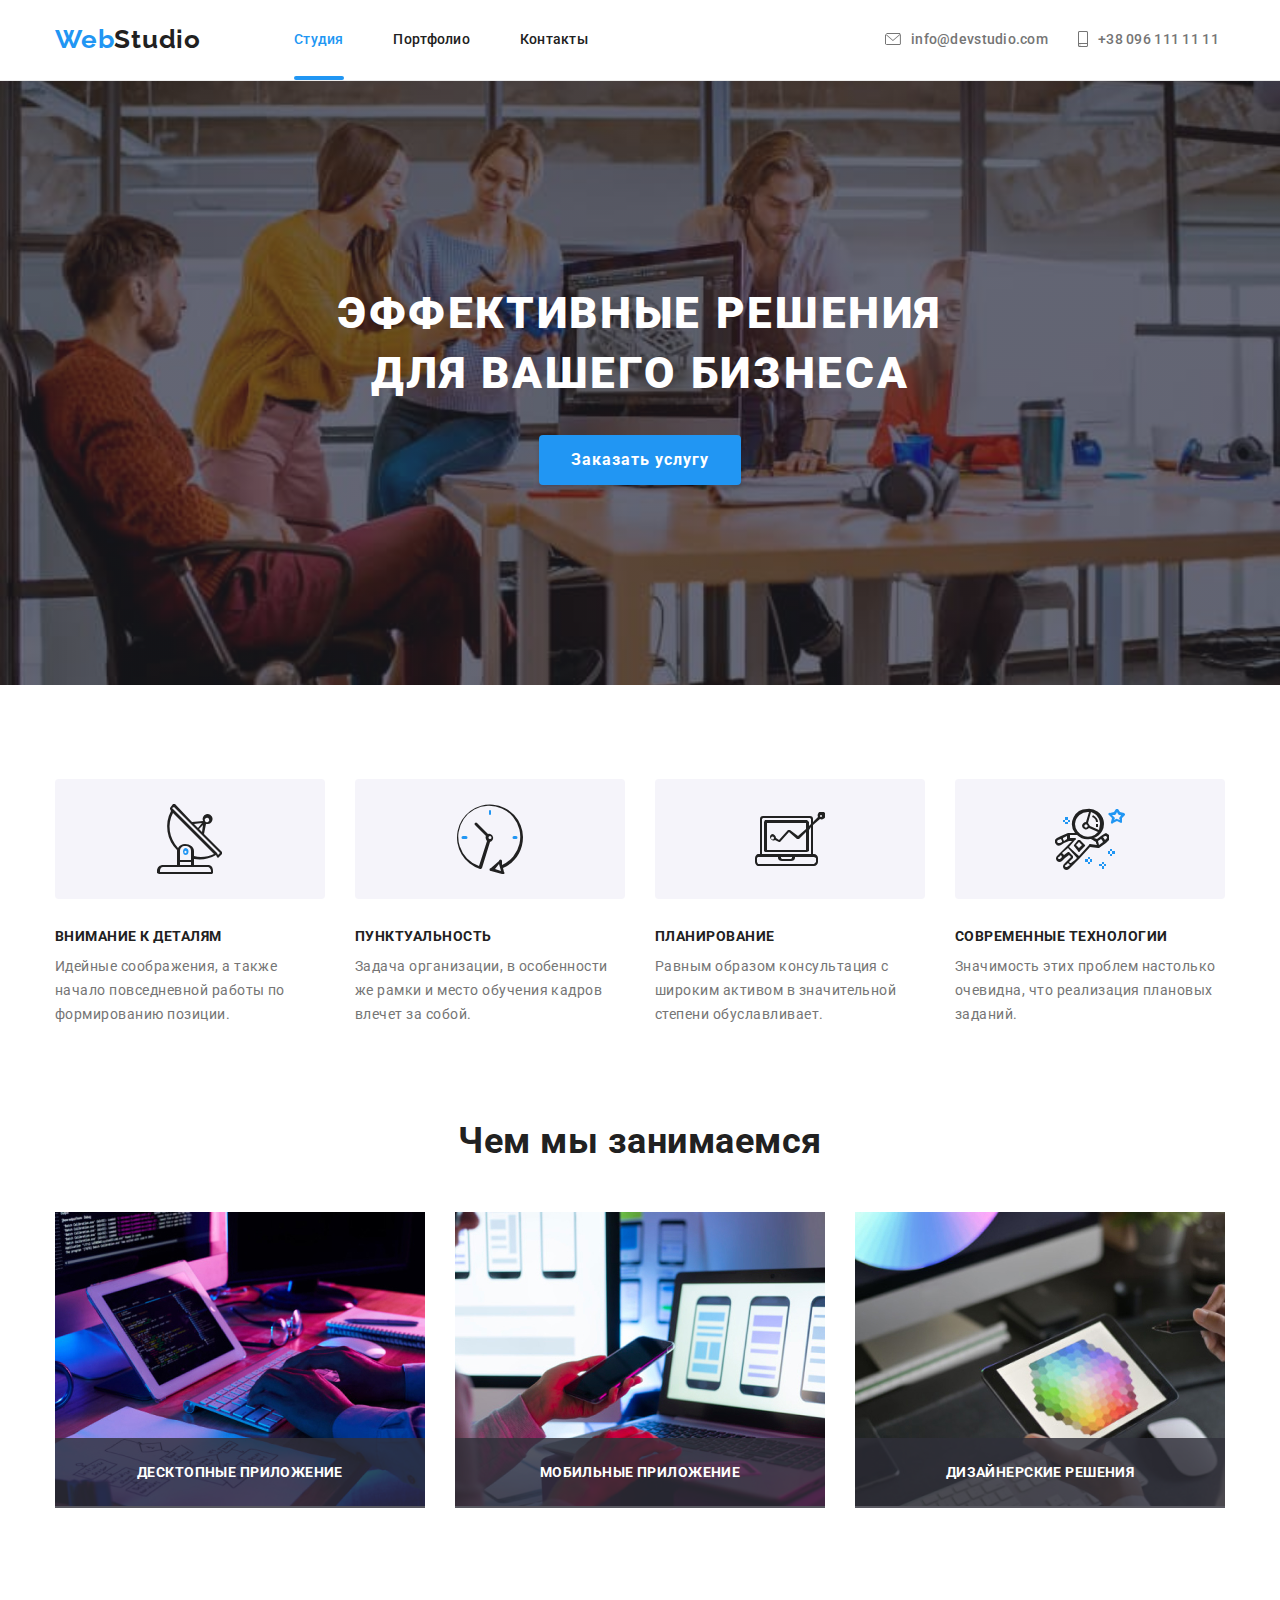
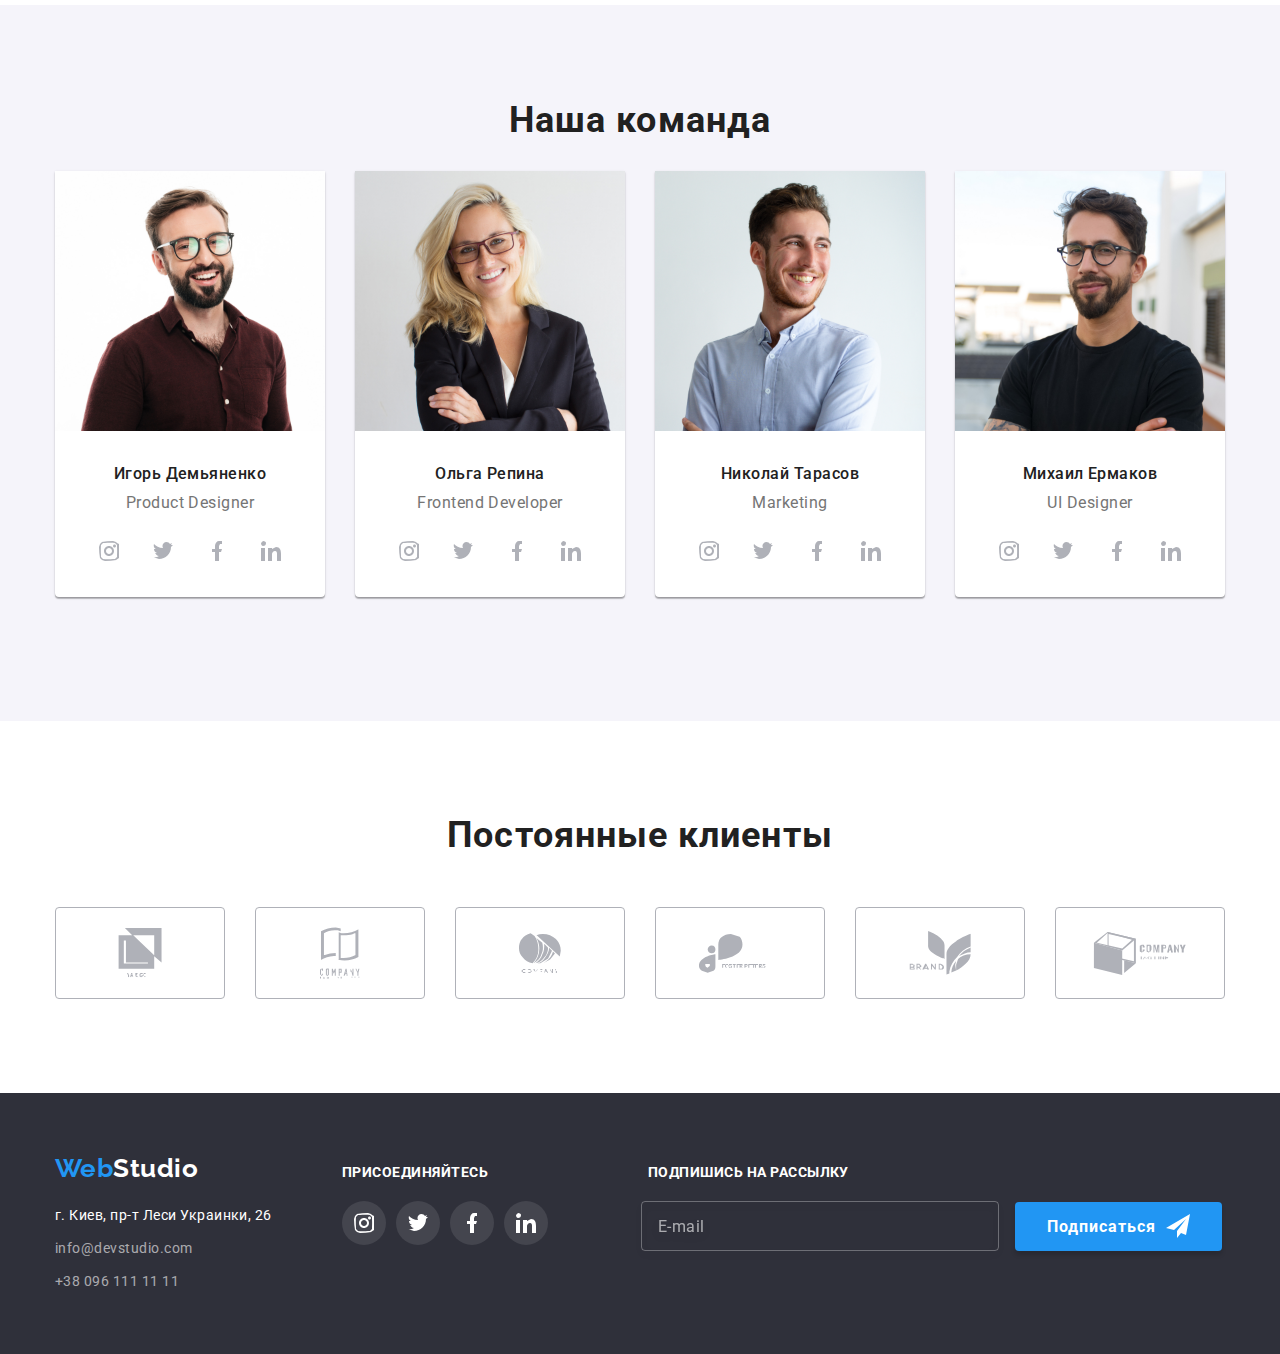
==== commit caf7ec5f: "сделал  хедер и модалку" ====
--- a/index.html
+++ b/index.html
@@ -56,7 +56,7 @@
   </header>
 
   <main>
-    <!-- Шапка -->
+    <!-- hero -->
 
     <section class="hero">
       <div class="container secondary">
--- a/css/main.min.css
+++ b/css/main.min.css
@@ -1,2 +1,2 @@
-.input-checkbox{position:absolute;width:1px;height:1px;margin:-1px;border:0;padding:0;clip:rect(0 0 0 0);overflow:hidden}h1,h2,h3,h4,h5,h6,p,ul{margin-top:0;margin-bottom:0;padding-top:0;padding-bottom:0;padding-left:0}body{background-color:#ffffff;color:#212121;font-family:Roboto, sans-serif;letter-spacing:0.03em}.list{list-style:none}.button{padding:6px 22px;font-weight:500;font-size:16px;line-height:1.63;letter-spacing:0.03em;border:none;text-align:center;color:#212121;background-color:#f5f4fa;border-radius:4px;cursor:pointer;transition-duration:250ms;transition-timing-function:cubic-bezier(0.4, 0, 0.2, 1)}.button:hover,.button:focus{background-color:#2196f3;color:#fff;box-shadow:0px 3px 1px rgba(0,0,0,0.1),0px 1px 2px rgba(0,0,0,0.08),0px 2px 2px rgba(0,0,0,0.12)}.button-primary{padding:10px 32px;min-width:200px;font-weight:bold;font-size:16px;letter-spacing:0.06em;border:none;text-align:center;line-height:1.87;cursor:pointer;color:#fff;background-color:#2196f3;border-radius:4px;box-shadow:0px 4px 4px rgba(0,0,0,0.15);transition-duration:250ms;transition-timing-function:cubic-bezier(0.4, 0, 0.2, 1)}.button-primary:hover,.button-primary:focus{background-color:#188ce8}.container{margin:0 auto;padding:0 15px}@media screen and (min-width: 480px){.container{max-width:480px}}@media screen and (min-width: 768px){.container{max-width:768px}}@media screen and (min-width: 1200px){.container{max-width:1200px}}.social-link{display:flex;margin-bottom:30px;width:44px;height:44px;background-color:#fff;text-decoration:none;border-radius:50%;justify-content:center;align-items:center;transition-duration:250ms;transition-timing-function:cubic-bezier(0.4, 0, 0.2, 1)}.social-link:hover{background-color:#2196f3;--color5: #ffffff}.list-item:not(:last-child){margin-right:10px}.social-icon{width:20px;height:20px;fill:#afb1b8}.modal .close{position:absolute;top:8px;right:8px;width:30px;height:30px;background:#fff;border:1px solid rgba(0,0,0,0.1);border-radius:50%;box-sizing:border-box;cursor:pointer;transition-duration:250ms;transition-timing-function:cubic-bezier(0.4, 0, 0.2, 1)}.modal .close:focus .close-black{fill:#2196f3}.modal{padding:40px;position:absolute;left:50%;top:50%;transform:translate(-50%, -50%);width:528px;min-height:581px;background:#fff;box-shadow:0px 1px 3px rgba(0,0,0,0.12),0px 1px 1px rgba(0,0,0,0.14),0px 2px 1px rgba(0,0,0,0.2);border-radius:4px}.btn-close{margin:30px auto 0 auto}.backdrop{position:fixed;top:0;left:0;width:100%;height:100%;background-color:rgba(0,0,0,0.2);overflow-y:scroll}.backdrop.is-hidden{opacity:0;pointer-events:none}.modal-form{display:flex;flex-direction:column}.form-label{margin-top:10px;margin-bottom:4px;font-weight:400;font-size:12px;line-height:1.16;letter-spacing:0.01em;color:#757575}.form-input{width:100%;height:40px;padding-left:40px;border:1px solid rgba(33,33,33,0.2);border-radius:4px;transition-duration:250ms;transition-timing-function:cubic-bezier(0.4, 0, 0.2, 1)}.form-input:focus{outline:none;border:1px solid #2196f3}.form-input:focus+.input-icon{fill:#2196f3}.checkbox-modal{display:flex;align-items:center;justify-content:space-evenly;align-items:baseline}.textarea{height:120px;padding:12px 16px;resize:none;border:1px solid rgba(33,33,33,0.2);border-radius:4px;transition-duration:250ms;transition-timing-function:cubic-bezier(0.4, 0, 0.2, 1)}.textarea:focus{outline:none;border:1px solid #2196f3}textarea::placeholder{color:rgba(117,117,117,0.5)}.label-policy .link{color:#2196f3}.form-title{margin-top:11px;margin-bottom:12px;font-weight:700;font-size:20px;line-height:1.15px;text-align:center;letter-spacing:0.03em}.input-wrapper{position:relative}.input-icon{position:absolute;display:block;top:50%;left:14px;transform:translateY(-50%);transition-duration:250ms;transition-timing-function:cubic-bezier(0.4, 0, 0.2, 1)}.label-policy{display:flex;align-items:center;justify-content:center;font-weight:400;font-size:14px;line-height:1.71px;letter-spacing:0.03em;margin-top:20px;margin-bottom:30px}.label-policy::before{content:"";display:block;width:16px;height:15px;border:2px solid #212121;border-radius:2px;margin-right:8px}.input-checkbox:checked+.label-policy::before{background-image:url("../images/icon-check.svg");border:none}.checkrow{display:flex;align-items:center;justify-content:space-evenly}.header{position:relative;padding:16px 0;width:100%;border-bottom:1px solid #ececec}.mobile-header{display:flex;align-items:center;justify-content:space-between}.logo-header{font-family:Raleway, sans-serif;color:#212121;font-weight:700;font-size:24px;line-height:1.167;letter-spacing:0.03em;text-decoration:none}.logo-color{color:#2196f3}.site-nav{margin-bottom:60px}.site-nav .item:not(:last-child){margin-bottom:40px}.site-nav .link{display:block;color:#212121;font-weight:500;font-size:18px;line-height:1.167;letter-spacing:0.02em;text-decoration:none;transition-duration:250ms;transition-timing-function:cubic-bezier(0.4, 0, 0.2, 1)}.site-nav .link:hover,.site-nav .link:focus{color:#2196f3}.site-nav .current{position:relative;color:#2196f3;transition-duration:250ms;transition-timing-function:cubic-bezier(0.4, 0, 0.2, 1)}.site-nav .current::after{position:absolute;content:"";top:48.5px;left:0px;width:100%;border-radius:50px;height:4px;background-color:#2196f3}.site-contacts .item:not(:last-child){margin-bottom:16px}.site-contacts .link{display:flex;font-weight:500;font-size:18px;line-height:1.167;letter-spacing:0.02em;color:#757575;justify-content:center;align-items:center;text-decoration:none;transition-duration:250ms;transition-timing-function:cubic-bezier(0.4, 0, 0.2, 1)}.site-contacts .link:hover,.site-contacts .link:focus{--color4: #2196f3;color:#2196f3}.icon-contacts{margin-right:10px}.mobile-menu{display:none;z-index:1;position:absolute;padding:60px 0;top:100%;left:0;width:100%;height:393px;text-align:center;background:#fff;box-shadow:0px 4px 8px rgba(0,0,0,0.04),0px 2px 4px rgba(0,0,0,0.08),0px 1px 3px rgba(0,0,0,0.16)}.mobile-menu.is-open{display:block}.navigator-btn{display:inline-flex;margin:0;padding:0;border:none;background-color:transparent;cursor:pointer;width:40px;height:40px;justify-content:center;align-items:center}.icon-close{display:none}.navigator-btn.is-open .icon-close{display:block}.navigator-btn.is-open .icon-menu{display:none}.icon-menu,.icon-close{fill:#212121;transition-duration:250ms;transition-timing-function:cubic-bezier(0.4, 0, 0.2, 1)}.navigator-btn:hover .icon-menu,.navigator-btn:focus .icon-menu,.navigator-btn:hover .icon-close,.navigator-btn:focus .icon-close{fill:#2196f3}@media screen and (min-width: 380px){.site-nav .current::after{top:35.5px;left:188px;border-radius:50px;width:65px;height:4px}}@media screen and (min-width: 768px){.header{position:relative;padding:21px 0}.navigator-btn{display:none}.main-header{display:flex;align-items:center;justify-content:space-between}.logo-header{margin-right:88px}.mobile-menu{display:flex;justify-content:space-between;align-items:center;position:static;padding:0;height:auto;box-shadow:none}.site-nav .current::after{top:48.5px;left:0px;width:100%}.site-nav{display:flex;justify-content:space-between;width:294px;margin-bottom:0}.site-nav .link{font-size:14px;line-height:1.143}.site-nav .item:not(:last-child){margin-bottom:0px}.site-contacts{display:flex;flex-wrap:wrap;width:150px}.site-contacts .link{font-size:12px}}.hero{max-width:767px;padding:118px 0px;margin:0 auto;text-align:center;background-color:#2f303a;background-image:linear-gradient(to right, rgba(47,48,58,0.4), rgba(47,48,58,0.4)),url("/images/bg-image.jpg");background-position:center;background-size:cover;background-repeat:no-repeat}.hero .title{margin:0 auto 30px;max-width:360px;font-weight:900;font-size:26px;line-height:1.61;letter-spacing:0.06em;text-transform:uppercase;color:#fff}@media screen and (min-width: 320px) and (max-width: 767px){.hero{background-image:linear-gradient(to right, rgba(47,48,58,0.4), rgba(47,48,58,0.4)),url("/images/BG/mobileBG.jpg");background-position:center;background-size:cover;background-repeat:no-repeat}}@media screen and (min-width: 320px) and (max-width: 767px) and (min-device-pixel-ratio: 2), screen and (min-width: 320px) and (max-width: 767px) and (min-resolution: 192dpi), screen and (min-width: 320px) and (max-width: 767px) and (min-resolution: 2dppx){.hero{background-image:linear-gradient(to right, rgba(47,48,58,0.4), rgba(47,48,58,0.4)),url("/images/BG/mobileBG@2x.jpg")}}@media screen and (min-width: 768px){.hero{max-width:1200px;background-image:linear-gradient(to right, rgba(47,48,58,0.4), rgba(47,48,58,0.4)),url("/images/BG/tabletBG.jpg");background-position:center;background-size:cover;background-repeat:no-repeat}}@media screen and (min-width: 768px) and (min-device-pixel-ratio: 2), screen and (min-width: 768px) and (min-resolution: 192dpi), screen and (min-width: 768px) and (min-resolution: 2dppx){.hero{background-image:linear-gradient(to right, rgba(47,48,58,0.4), rgba(47,48,58,0.4)),url("/images/BG/tabletBG@2x.jpg")}}@media screen and (min-width: 1200px){.hero{max-width:1600px;padding:200px 0}.hero .title{padding:2px 0px;max-width:696px;font-size:44px;line-height:1.364}background-image:linear-gradient(to right, rgba(47,48,58,0.4), rgba(47,48,58,0.4)),url("/images/BG/desktopBG.jpg");background-position:center;background-size:cover;background-repeat:no-repeat}@media screen and (min-width: 1200px) and (min-device-pixel-ratio: 2), screen and (min-width: 1200px) and (min-resolution: 192dpi), screen and (min-width: 1200px) and (min-resolution: 2dppx){background-image:linear-gradient(to right, rgba(47,48,58,0.4), rgba(47,48,58,0.4)),url("/images/BG/desktopBG@2x.jpg")}@media screen and (min-width: 320px){.features{padding-top:60px;padding-bottom:60px}.features .text{font-size:14px;line-height:1.71;color:#757575}.features .title{margin-bottom:10px;font-weight:700;font-size:14px;line-height:1.14;color:#212121;text-align:center}.features .spec::before{content:"";display:block;margin-bottom:30px;height:120px;background:#f5f4fa;border-radius:4px;background-repeat:no-repeat;background-position:center;background-size:70px, 70px}.spec:not(:last-child){margin-bottom:30px}}.spec.icon-antena::before{background-image:url("../images/antenna.svg")}.spec.icon-clock::before{background-image:url("../images/clock.svg")}.spec.icon-nout::before{background-image:url("../images/Vector.svg")}.spec.icon-astronaut::before{background-image:url("../images/astronaut.svg")}@media screen and (min-width: 768px) and (max-width: 1200px){.features .list{display:flex;justify-content:space-between;flex-wrap:wrap}.features .spec{width:354px}.features .title{text-align:left}.spec:nth-last-child(-n+2){margin-bottom:0px}}@media screen and (min-width: 1200px){.features{padding-top:94px;padding-bottom:94px}.features .list{display:flex;justify-content:space-between}.features .title{text-align:left;font-weight:700;font-size:14px;line-height:1.14;color:#212121}.features .text{font-size:14px;line-height:1.71;color:#757575}.features .spec{width:270px;margin-bottom:0}.features .spec::before{content:"";display:block;height:120px;background:#f5f4fa;border-radius:4px;background-repeat:no-repeat;background-position:center;background-size:70px, 70px}.spec.icon-antena::before{background-image:url("../images/antenna.svg")}.spec.icon-clock::before{background-image:url("../images/clock.svg")}.spec.icon-nout::before{background-image:url("../images/Vector.svg")}.spec.icon-astronaut::before{background-image:url("../images/astronaut.svg")}}@media screen and (max-width: 1200px){.activity{display:none}}.activity{padding-bottom:94px}.activity .list{display:flex}.activity .title{padding-bottom:50px;font-weight:700;font-size:36px;line-height:1.16;text-align:center;color:#212121}.example+.example{margin-left:30px}.text-bg{font-weight:700;font-size:14px;line-height:1.14;letter-spacing:0.03em;text-transform:uppercase;padding-top:27px}.example{position:relative}.active{display:block;position:absolute;min-width:370px;min-height:70px;text-align:center;bottom:3px;right:0;background-color:rgba(47,48,58,0.8);color:#fff}@media screen and (min-width: 320px){.team{background-color:#f5f4fa;padding-top:60px;padding-bottom:60px}.team .title{font-size:28px;line-height:1.18;letter-spacing:0.03em;text-align:center;padding-bottom:30px}.social.list{display:flex}.cards{margin-bottom:30px;background-color:#fff;min-height:368px;box-shadow:0px 1px 3px rgba(0,0,0,0.12),0px 1px 1px rgba(0,0,0,0.14),0px 2px 1px rgba(0,0,0,0.2);border-radius:0px 0px 4px 4px}.social{justify-content:center}.social-link{margin-bottom:24px}}.employee{padding-top:30px;padding-bottom:10px;font-weight:500;font-size:16px;line-height:1.18;text-align:center;color:#212121}.profession{padding-bottom:16px;font-weight:400;font-size:16px;line-height:1.18;text-align:center;color:#757575}@media screen and (min-width: 768px){.team .list{display:flex;flex-wrap:wrap;justify-content:space-between}.social.list{display:flex;justify-content:center}.cards:nth-last-child(-n+2){margin-bottom:0}}@media screen and (min-width: 1200px){.team{padding-top:94px;padding-bottom:94px}.team .title{font-size:36px;line-height:1.17}.cards:nth-last-child(-n+2){margin-bottom:30px}}@media screen and (min-width: 320px){.clients{padding:60px 0}.clients-title{font-weight:700;font-size:36px;line-height:1.16;text-align:center;color:#212121}.clients-list{display:flex;flex-wrap:wrap;justify-content:space-between}.clients-item{display:flex;align-items:center}.clients-link{margin-top:30px;display:flex;width:210px;height:92px;text-decoration:none;justify-content:center;align-items:center;border:1px solid #afb1b8;border-radius:4px;fill:#afb1b8;transition-duration:250ms;transition-timing-function:cubic-bezier(0.4, 0, 0.2, 1)}.clients-link:hover{border-color:#2196f3;--color5: #2196f3}}@media screen and (min-width: 768px){.clients{padding:60px 0}.clients-link{width:226px;height:92px}.clients-title{font-size:28px;line-height:1.18;text-align:center;letter-spacing:0.03em}}@media screen and (min-width: 1200px){.clients{padding:94px 0}.clients-link{margin-top:0;display:flex;width:170px;height:92px;text-decoration:none;justify-content:center;align-items:center}.clients-title{font-size:36px;line-height:1.166;margin-bottom:50px}}@media screen and (min-width: 320px) and (max-width: 1199px){.footer{padding:60px 0;background-color:#2f303a}.cont-footer{display:flex;flex-direction:column;align-items:center}.logo-footer{display:block;margin-bottom:20px;font-family:Raleway, sans-serif;font-weight:700;font-size:24px;line-height:1.166;text-align:center;letter-spacing:0.03em;color:#fff;text-decoration:none}.address{display:flex;flex-direction:column;align-items:center;padding-bottom:60px}.office{font-style:normal;font-weight:normal;font-size:14px;line-height:1.7;letter-spacing:0.03em;color:#fff}.mail-footer{margin-top:8px;margin-bottom:8px;font-style:normal;font-weight:normal;font-size:14px;line-height:1.7;color:rgba(255,255,255,0.6);text-decoration:none;transition-duration:250ms;transition-timing-function:cubic-bezier(0.4, 0, 0.2, 1)}.mail-footer:hover,.mail-footer:focus{color:#2196f3}.tel-footer{font-style:normal;font-weight:normal;font-size:14px;line-height:1.7;color:rgba(255,255,255,0.6);text-decoration:none;transition-duration:250ms;transition-timing-function:cubic-bezier(0.4, 0, 0.2, 1)}.tel-footer:hover,.tel-footer:focus{color:#2196f3}.right-side{display:flex;flex-direction:column;align-items:center}.soc-footer{display:flex;justify-content:space-between}.social-footer .title{font-weight:700;text-align:center;font-size:14px;line-height:1.142;margin-bottom:20px;color:#fff;letter-spacing:0.03em}.footer-link{display:flex;width:44px;height:44px;background-color:rgba(255,255,255,0.1);text-decoration:none;border-radius:50%;justify-content:center;align-items:center;transition-duration:250ms;transition-timing-function:cubic-bezier(0.4, 0, 0.2, 1)}.footer-link:hover{background-color:#2196f3}.form-field{text-align:center}.form-field .title{margin-top:60px;font-weight:700;font-size:14px;line-height:1.142;letter-spacing:0.03em;color:#fff}.form-input-fotter{width:450px;height:50px;margin:20px 0;padding:15px 16px;background:transparent;border:1px solid rgba(255,255,255,0.3);box-sizing:border-box;filter:drop-shadow(0px 4px 4px rgba(0,0,0,0.15));border-radius:4px;color:cornsilk}.form-input-fotter::placeholder{font-weight:400;font-size:16px;line-height:1.25;letter-spacing:0.03em;color:rgba(255,255,255,0.6)}.form-input-fotter:focus{outline:none;border:1px solid #2196f3}.btn-subscribe{display:inline-flex;align-items:center;justify-content:center}.btnfly{margin-left:10px}}@media screen and (min-width: 768px) and (max-width: 1199px){.tablet-side{display:flex;flex-wrap:wrap;justify-content:space-around;align-items:baseline}.form-field .title{margin-top:0px}.form-input-fotter{margin:20px 166px 20px 152px}}@media screen and (min-width: 1200px){.address{display:flex;flex-direction:column;padding-bottom:60px}.footer{background-color:#2f303a}.logo-footer{display:inline-block;padding-bottom:20px;padding-top:60px;font-family:Raleway, sans-serif;font-weight:700;font-size:26px;line-height:1.2;color:#fff;text-decoration:none}.tablet-side{display:flex;align-items:baseline}.office{font-style:normal;font-weight:normal;font-size:14px;line-height:1.7;color:#fff}.mail-footer{margin-top:9px;margin-bottom:9px;font-style:normal;font-weight:normal;font-size:14px;line-height:1.7;color:rgba(255,255,255,0.6);text-decoration:none;transition-duration:250ms;transition-timing-function:cubic-bezier(0.4, 0, 0.2, 1)}.mail-footer:hover,.mail-footer:focus{color:#2196f3}.tel-footer{font-style:normal;font-weight:normal;font-size:14px;line-height:1.7;color:rgba(255,255,255,0.6);text-decoration:none;transition-duration:250ms;transition-timing-function:cubic-bezier(0.4, 0, 0.2, 1)}.tel-footer:hover,.tel-footer:focus{color:#2196f3}.footer-link{display:flex;width:44px;height:44px;background-color:rgba(255,255,255,0.1);text-decoration:none;border-radius:50%;justify-content:center;align-items:center;transition-duration:250ms;transition-timing-function:cubic-bezier(0.4, 0, 0.2, 1)}.footer-link:hover{background-color:#2196f3}.soc-footer{display:flex;justify-content:center}.social-footer{margin-right:93px;margin-left:70px}.social-footer .title{font-weight:700;font-size:14px;line-height:1.14;margin-bottom:20px;color:#fff}.right-side{display:flex;align-items:normal}.form-field .title{margin-bottom:20px;padding-left:7px;font-weight:700;font-size:14px;line-height:1.14;color:#fff}.form-input-fotter{width:358px;height:50px;margin-right:12px;padding:15px 16px;background:transparent;border:1px solid rgba(255,255,255,0.3);box-sizing:border-box;filter:drop-shadow(0px 4px 4px rgba(0,0,0,0.15));border-radius:4px;color:cornsilk}.form-input-fotter::placeholder{font-weight:400;font-size:16px;line-height:1.25;letter-spacing:0.03em;color:rgba(255,255,255,0.6)}.form-input-fotter:focus{outline:none;border:1px solid #2196f3}.btn-subscribe{display:inline-flex;align-items:center;justify-content:center}.btnfly{margin-left:10px}}
+.input-checkbox{position:absolute;width:1px;height:1px;margin:-1px;border:0;padding:0;clip:rect(0 0 0 0);overflow:hidden}h1,h2,h3,h4,h5,h6,p,ul{margin-top:0;margin-bottom:0;padding-top:0;padding-bottom:0;padding-left:0}body{background-color:#ffffff;color:#212121;font-family:Roboto, sans-serif;letter-spacing:0.03em}.list{list-style:none}.button{padding:6px 22px;font-weight:500;font-size:16px;line-height:1.63;letter-spacing:0.03em;border:none;text-align:center;color:#212121;background-color:#f5f4fa;border-radius:4px;cursor:pointer;transition-duration:250ms;transition-timing-function:cubic-bezier(0.4, 0, 0.2, 1)}.button:hover,.button:focus{background-color:#2196f3;color:#fff;box-shadow:0px 3px 1px rgba(0,0,0,0.1),0px 1px 2px rgba(0,0,0,0.08),0px 2px 2px rgba(0,0,0,0.12)}.button-primary{padding:10px 32px;min-width:200px;font-weight:bold;font-size:16px;letter-spacing:0.06em;border:none;text-align:center;line-height:1.87;cursor:pointer;color:#fff;background-color:#2196f3;border-radius:4px;box-shadow:0px 4px 4px rgba(0,0,0,0.15);transition-duration:250ms;transition-timing-function:cubic-bezier(0.4, 0, 0.2, 1)}.button-primary:hover,.button-primary:focus{background-color:#188ce8}.container{margin:0 auto;padding:0 15px}@media screen and (min-width: 480px){.container{max-width:480px}}@media screen and (min-width: 768px){.container{max-width:768px}}@media screen and (min-width: 1200px){.container{max-width:1200px}}.social-link{display:flex;margin-bottom:30px;width:44px;height:44px;background-color:#fff;text-decoration:none;border-radius:50%;justify-content:center;align-items:center;transition-duration:250ms;transition-timing-function:cubic-bezier(0.4, 0, 0.2, 1)}.social-link:hover{background-color:#2196f3;--color5: #ffffff}.list-item:not(:last-child){margin-right:10px}.social-icon{width:20px;height:20px;fill:#afb1b8}.modal .close{position:absolute;top:8px;right:8px;width:30px;height:30px;background:#fff;border:1px solid rgba(0,0,0,0.1);border-radius:50%;box-sizing:border-box;cursor:pointer;transition-duration:250ms;transition-timing-function:cubic-bezier(0.4, 0, 0.2, 1)}.modal .close:focus .close-black{fill:#2196f3}.modal{padding:40px;position:relative;margin:0 auto;width:100%;background:#fff;box-shadow:0px 1px 3px rgba(0,0,0,0.12),0px 1px 1px rgba(0,0,0,0.14),0px 2px 1px rgba(0,0,0,0.2);border-radius:4px}.btn-close{margin:30px auto 0 auto}.backdrop{position:fixed;z-index:2;padding:93px 15px;top:0;left:0;width:100%;height:100%;background-color:rgba(0,0,0,0.2);overflow-y:scroll}.backdrop.is-hidden{opacity:0;pointer-events:none}@media screen and (min-width: 768px){.backdrop{position:fixed;z-index:2;padding:208px 159px}}@media screen and (min-width: 1200px){.backdrop{position:fixed;z-index:2;padding:220px 395px}}.modal-form{display:flex;flex-direction:column}.form-label{margin-top:10px;margin-bottom:4px;font-weight:400;font-size:12px;line-height:1.16;letter-spacing:0.01em;color:#757575}.form-input{width:100%;height:40px;padding-left:40px;border:1px solid rgba(33,33,33,0.2);border-radius:4px;transition-duration:250ms;transition-timing-function:cubic-bezier(0.4, 0, 0.2, 1)}.form-input:focus{outline:none;border:1px solid #2196f3}.form-input:focus+.input-icon{fill:#2196f3}.checkbox-modal{display:flex;align-items:center;justify-content:space-evenly;align-items:baseline}.textarea{height:120px;padding:12px 16px;resize:none;border:1px solid rgba(33,33,33,0.2);border-radius:4px;transition-duration:250ms;transition-timing-function:cubic-bezier(0.4, 0, 0.2, 1)}.textarea:focus{outline:none;border:1px solid #2196f3}textarea::placeholder{color:rgba(117,117,117,0.5)}.label-policy .link{color:#2196f3}.form-title{margin-bottom:12px;font-weight:700;font-size:20px;line-height:1.5;text-align:center;letter-spacing:0.03em}.input-wrapper{position:relative}.input-icon{position:absolute;display:block;top:50%;left:14px;transform:translateY(-50%);transition-duration:250ms;transition-timing-function:cubic-bezier(0.4, 0, 0.2, 1)}.label-policy{display:flex;font-weight:400;font-size:12px;line-height:1.166;letter-spacing:0.03em;cursor:pointer;margin-top:20px}.label-policy::before{content:"";display:block;width:16px;height:15px;border:2px solid #212121;border-radius:2px;margin-right:8px}.input-checkbox:checked+.label-policy::before{background-image:url("../images/icon-check.svg");border:none}.checkrow{display:flex;align-items:center;justify-content:space-evenly}.header{position:relative;padding:16px 0;width:100%;border-bottom:1px solid #ececec}.mobile-header{display:flex;align-items:center;justify-content:space-between}.logo-header{font-family:Raleway, sans-serif;color:#212121;font-weight:700;font-size:24px;line-height:1.167;letter-spacing:0.03em;text-decoration:none}.logo-color{color:#2196f3}.site-nav{margin-bottom:60px}.site-nav .item:not(:last-child){margin-bottom:40px}.site-nav .link{display:block;color:#212121;font-weight:500;font-size:18px;line-height:1.167;letter-spacing:0.02em;text-decoration:none;transition-duration:250ms;transition-timing-function:cubic-bezier(0.4, 0, 0.2, 1)}.site-nav .link:hover,.site-nav .link:focus{color:#2196f3}.site-nav .current{position:relative;color:#2196f3;transition-duration:250ms;transition-timing-function:cubic-bezier(0.4, 0, 0.2, 1)}.site-nav .current::after{position:absolute;content:"";left:0px;width:100%;height:4px;background-color:#2196f3;border-radius:50px}.site-contacts .item:not(:last-child){margin-bottom:16px}.site-contacts .link{display:flex;font-weight:500;font-size:18px;line-height:1.167;letter-spacing:0.02em;color:#757575;justify-content:center;align-items:center;text-decoration:none;transition-duration:250ms;transition-timing-function:cubic-bezier(0.4, 0, 0.2, 1)}.site-contacts .link:hover,.site-contacts .link:focus{--color4: #2196f3;color:#2196f3}.icon-contacts{margin-right:10px}.mobile-menu{display:none;z-index:1;position:absolute;padding:60px 0;top:100%;left:0;width:100%;height:393px;text-align:center;background:#fff;box-shadow:0px 4px 8px rgba(0,0,0,0.04),0px 2px 4px rgba(0,0,0,0.08),0px 1px 3px rgba(0,0,0,0.16)}.mobile-menu.is-open{display:block}.navigator-btn{display:inline-flex;margin:0;padding:0;border:none;background-color:transparent;cursor:pointer;width:40px;height:40px;justify-content:center;align-items:center}.icon-close{display:none}.navigator-btn.is-open .icon-close{display:block}.navigator-btn.is-open .icon-menu{display:none}.icon-menu,.icon-close{fill:#212121;transition-duration:250ms;transition-timing-function:cubic-bezier(0.4, 0, 0.2, 1)}.navigator-btn:hover .icon-menu,.navigator-btn:focus .icon-menu,.navigator-btn:hover .icon-close,.navigator-btn:focus .icon-close{fill:#2196f3}@media screen and (min-width: 380px){.site-nav .current::after{top:35.5px;left:188px;border-radius:50px;width:22%;height:4px}}@media screen and (min-width: 768px){.header{position:relative;padding:21px 0}.navigator-btn{display:none}.main-header{display:flex;align-items:center;justify-content:space-between}.logo-header{margin-right:88px}.mobile-menu{display:flex;justify-content:space-between;align-items:center;position:static;padding:0;height:auto;box-shadow:none}.site-nav .current::after{top:48.5px;left:0px;width:100%}.site-nav{display:flex;justify-content:space-between;width:294px;margin-bottom:0}.site-nav .link{font-size:14px;line-height:1.143}.site-nav .item:not(:last-child){margin-bottom:0px}.site-contacts{display:flex;flex-wrap:wrap;width:150px}.site-contacts .link{font-size:12px}}@media screen and (min-width: 1200px){.header{padding:24px 0 25px 0}.logo-header{margin-right:93px;font-size:26px;line-height:1.192}.site-nav .current::after{top:44.5px;left:0px;width:100%}.site-contacts{display:flex;flex-wrap:nowrap;align-items:center;width:340px}.site-contacts .item:not(:last-child){margin-bottom:0;margin-right:30px}.site-contacts .link{font-size:14px;line-height:1.143}}.hero{max-width:767px;padding:118px 0px;margin:0 auto;text-align:center;background-color:#2f303a;background-image:linear-gradient(to right, rgba(47,48,58,0.4), rgba(47,48,58,0.4)),url("/images/bg-image.jpg");background-position:center;background-size:cover;background-repeat:no-repeat}.hero .title{margin:0 auto 30px;max-width:360px;font-weight:900;font-size:26px;line-height:1.61;letter-spacing:0.06em;text-transform:uppercase;color:#fff}@media screen and (min-width: 320px) and (max-width: 767px){.hero{background-image:linear-gradient(to right, rgba(47,48,58,0.4), rgba(47,48,58,0.4)),url("/images/BG/mobileBG.jpg");background-position:center;background-size:cover;background-repeat:no-repeat}}@media screen and (min-width: 320px) and (max-width: 767px) and (min-device-pixel-ratio: 2), screen and (min-width: 320px) and (max-width: 767px) and (min-resolution: 192dpi), screen and (min-width: 320px) and (max-width: 767px) and (min-resolution: 2dppx){.hero{background-image:linear-gradient(to right, rgba(47,48,58,0.4), rgba(47,48,58,0.4)),url("/images/BG/mobileBG@2x.jpg")}}@media screen and (min-width: 768px){.hero{max-width:1200px;background-image:linear-gradient(to right, rgba(47,48,58,0.4), rgba(47,48,58,0.4)),url("/images/BG/tabletBG.jpg");background-position:center;background-size:cover;background-repeat:no-repeat}}@media screen and (min-width: 768px) and (min-device-pixel-ratio: 2), screen and (min-width: 768px) and (min-resolution: 192dpi), screen and (min-width: 768px) and (min-resolution: 2dppx){.hero{background-image:linear-gradient(to right, rgba(47,48,58,0.4), rgba(47,48,58,0.4)),url("/images/BG/tabletBG@2x.jpg")}}@media screen and (min-width: 1200px){.hero{max-width:1600px;padding:200px 0}.hero .title{padding:2px 0px;max-width:696px;font-size:44px;line-height:1.364}background-image:linear-gradient(to right, rgba(47,48,58,0.4), rgba(47,48,58,0.4)),url("/images/BG/desktopBG.jpg");background-position:center;background-size:cover;background-repeat:no-repeat}@media screen and (min-width: 1200px) and (min-device-pixel-ratio: 2), screen and (min-width: 1200px) and (min-resolution: 192dpi), screen and (min-width: 1200px) and (min-resolution: 2dppx){background-image:linear-gradient(to right, rgba(47,48,58,0.4), rgba(47,48,58,0.4)),url("/images/BG/desktopBG@2x.jpg")}@media screen and (min-width: 320px){.features{padding-top:60px;padding-bottom:60px}.features .text{font-size:14px;line-height:1.71;color:#757575}.features .title{margin-bottom:10px;font-weight:700;font-size:14px;line-height:1.14;color:#212121;text-align:center}.features .spec::before{content:"";display:block;margin-bottom:30px;height:120px;background:#f5f4fa;border-radius:4px;background-repeat:no-repeat;background-position:center;background-size:70px, 70px}.spec:not(:last-child){margin-bottom:30px}}.spec.icon-antena::before{background-image:url("../images/antenna.svg")}.spec.icon-clock::before{background-image:url("../images/clock.svg")}.spec.icon-nout::before{background-image:url("../images/Vector.svg")}.spec.icon-astronaut::before{background-image:url("../images/astronaut.svg")}@media screen and (min-width: 768px) and (max-width: 1200px){.features .list{display:flex;justify-content:space-between;flex-wrap:wrap}.features .spec{width:354px}.features .title{text-align:left}.spec:nth-last-child(-n+2){margin-bottom:0px}}@media screen and (min-width: 1200px){.features{padding-top:94px;padding-bottom:94px}.features .list{display:flex;justify-content:space-between}.features .title{text-align:left;font-weight:700;font-size:14px;line-height:1.14;color:#212121}.features .text{font-size:14px;line-height:1.71;color:#757575}.features .spec{width:270px;margin-bottom:0}.features .spec::before{content:"";display:block;height:120px;background:#f5f4fa;border-radius:4px;background-repeat:no-repeat;background-position:center;background-size:70px, 70px}.spec.icon-antena::before{background-image:url("../images/antenna.svg")}.spec.icon-clock::before{background-image:url("../images/clock.svg")}.spec.icon-nout::before{background-image:url("../images/Vector.svg")}.spec.icon-astronaut::before{background-image:url("../images/astronaut.svg")}}@media screen and (max-width: 1200px){.activity{display:none}}.activity{padding-bottom:94px}.activity .list{display:flex}.activity .title{padding-bottom:50px;font-weight:700;font-size:36px;line-height:1.16;text-align:center;color:#212121}.example+.example{margin-left:30px}.text-bg{font-weight:700;font-size:14px;line-height:1.14;letter-spacing:0.03em;text-transform:uppercase;padding-top:27px}.example{position:relative}.active{display:block;position:absolute;min-width:370px;min-height:70px;text-align:center;bottom:3px;right:0;background-color:rgba(47,48,58,0.8);color:#fff}@media screen and (min-width: 320px){.team{background-color:#f5f4fa;padding-top:60px;padding-bottom:60px}.team .title{font-size:28px;line-height:1.18;letter-spacing:0.03em;text-align:center;padding-bottom:30px}.social.list{display:flex}.cards{margin-bottom:30px;background-color:#fff;min-height:368px;box-shadow:0px 1px 3px rgba(0,0,0,0.12),0px 1px 1px rgba(0,0,0,0.14),0px 2px 1px rgba(0,0,0,0.2);border-radius:0px 0px 4px 4px}.social{justify-content:center}.social-link{margin-bottom:24px}}.employee{padding-top:30px;padding-bottom:10px;font-weight:500;font-size:16px;line-height:1.18;text-align:center;color:#212121}.profession{padding-bottom:16px;font-weight:400;font-size:16px;line-height:1.18;text-align:center;color:#757575}@media screen and (min-width: 768px){.team .list{display:flex;flex-wrap:wrap;justify-content:space-between}.social.list{display:flex;justify-content:center}.cards:nth-last-child(-n+2){margin-bottom:0}}@media screen and (min-width: 1200px){.team{padding-top:94px;padding-bottom:94px}.team .title{font-size:36px;line-height:1.17}.cards:nth-last-child(-n+2){margin-bottom:30px}}@media screen and (min-width: 320px){.clients{padding:60px 0}.clients-title{font-weight:700;font-size:36px;line-height:1.16;text-align:center;color:#212121}.clients-list{display:flex;flex-wrap:wrap;justify-content:space-between}.clients-item{display:flex;align-items:center}.clients-link{margin-top:30px;display:flex;width:210px;height:92px;text-decoration:none;justify-content:center;align-items:center;border:1px solid #afb1b8;border-radius:4px;fill:#afb1b8;transition-duration:250ms;transition-timing-function:cubic-bezier(0.4, 0, 0.2, 1)}.clients-link:hover{border-color:#2196f3;--color5: #2196f3}}@media screen and (min-width: 768px){.clients{padding:60px 0}.clients-link{width:226px;height:92px}.clients-title{font-size:28px;line-height:1.18;text-align:center;letter-spacing:0.03em}}@media screen and (min-width: 1200px){.clients{padding:94px 0}.clients-link{margin-top:0;display:flex;width:170px;height:92px;text-decoration:none;justify-content:center;align-items:center}.clients-title{font-size:36px;line-height:1.166;margin-bottom:50px}}@media screen and (min-width: 320px) and (max-width: 1199px){.footer{padding:60px 0;background-color:#2f303a}.cont-footer{display:flex;flex-direction:column;align-items:center}.logo-footer{display:block;margin-bottom:20px;font-family:Raleway, sans-serif;font-weight:700;font-size:24px;line-height:1.166;text-align:center;letter-spacing:0.03em;color:#fff;text-decoration:none}.address{display:flex;flex-direction:column;align-items:center;padding-bottom:60px}.office{font-style:normal;font-weight:normal;font-size:14px;line-height:1.7;letter-spacing:0.03em;color:#fff}.mail-footer{margin-top:8px;margin-bottom:8px;font-style:normal;font-weight:normal;font-size:14px;line-height:1.7;color:rgba(255,255,255,0.6);text-decoration:none;transition-duration:250ms;transition-timing-function:cubic-bezier(0.4, 0, 0.2, 1)}.mail-footer:hover,.mail-footer:focus{color:#2196f3}.tel-footer{font-style:normal;font-weight:normal;font-size:14px;line-height:1.7;color:rgba(255,255,255,0.6);text-decoration:none;transition-duration:250ms;transition-timing-function:cubic-bezier(0.4, 0, 0.2, 1)}.tel-footer:hover,.tel-footer:focus{color:#2196f3}.right-side{display:flex;flex-direction:column;align-items:center}.soc-footer{display:flex;justify-content:space-between}.social-footer .title{font-weight:700;text-align:center;font-size:14px;line-height:1.142;margin-bottom:20px;color:#fff;letter-spacing:0.03em}.footer-link{display:flex;width:44px;height:44px;background-color:rgba(255,255,255,0.1);text-decoration:none;border-radius:50%;justify-content:center;align-items:center;transition-duration:250ms;transition-timing-function:cubic-bezier(0.4, 0, 0.2, 1)}.footer-link:hover{background-color:#2196f3}.form-field{text-align:center}.form-field .title{margin-top:60px;font-weight:700;font-size:14px;line-height:1.142;letter-spacing:0.03em;color:#fff}.form-input-fotter{width:450px;height:50px;margin:20px 0;padding:15px 16px;background:transparent;border:1px solid rgba(255,255,255,0.3);box-sizing:border-box;filter:drop-shadow(0px 4px 4px rgba(0,0,0,0.15));border-radius:4px;color:cornsilk}.form-input-fotter::placeholder{font-weight:400;font-size:16px;line-height:1.25;letter-spacing:0.03em;color:rgba(255,255,255,0.6)}.form-input-fotter:focus{outline:none;border:1px solid #2196f3}.btn-subscribe{display:inline-flex;align-items:center;justify-content:center}.btnfly{margin-left:10px}}@media screen and (min-width: 768px) and (max-width: 1199px){.tablet-side{display:flex;flex-wrap:wrap;justify-content:space-around;align-items:baseline}.form-field .title{margin-top:0px}.form-input-fotter{margin:20px 166px 20px 152px}}@media screen and (min-width: 1200px){.address{display:flex;flex-direction:column;padding-bottom:60px}.footer{background-color:#2f303a}.logo-footer{display:inline-block;padding-bottom:20px;padding-top:60px;font-family:Raleway, sans-serif;font-weight:700;font-size:26px;line-height:1.2;color:#fff;text-decoration:none}.tablet-side{display:flex;align-items:baseline}.office{font-style:normal;font-weight:normal;font-size:14px;line-height:1.7;color:#fff}.mail-footer{margin-top:9px;margin-bottom:9px;font-style:normal;font-weight:normal;font-size:14px;line-height:1.7;color:rgba(255,255,255,0.6);text-decoration:none;transition-duration:250ms;transition-timing-function:cubic-bezier(0.4, 0, 0.2, 1)}.mail-footer:hover,.mail-footer:focus{color:#2196f3}.tel-footer{font-style:normal;font-weight:normal;font-size:14px;line-height:1.7;color:rgba(255,255,255,0.6);text-decoration:none;transition-duration:250ms;transition-timing-function:cubic-bezier(0.4, 0, 0.2, 1)}.tel-footer:hover,.tel-footer:focus{color:#2196f3}.footer-link{display:flex;width:44px;height:44px;background-color:rgba(255,255,255,0.1);text-decoration:none;border-radius:50%;justify-content:center;align-items:center;transition-duration:250ms;transition-timing-function:cubic-bezier(0.4, 0, 0.2, 1)}.footer-link:hover{background-color:#2196f3}.soc-footer{display:flex;justify-content:center}.social-footer{margin-right:93px;margin-left:70px}.social-footer .title{font-weight:700;font-size:14px;line-height:1.14;margin-bottom:20px;color:#fff}.right-side{display:flex;align-items:normal}.form-field .title{margin-bottom:20px;padding-left:7px;font-weight:700;font-size:14px;line-height:1.14;color:#fff}.form-input-fotter{width:358px;height:50px;margin-right:12px;padding:15px 16px;background:transparent;border:1px solid rgba(255,255,255,0.3);box-sizing:border-box;filter:drop-shadow(0px 4px 4px rgba(0,0,0,0.15));border-radius:4px;color:cornsilk}.form-input-fotter::placeholder{font-weight:400;font-size:16px;line-height:1.25;letter-spacing:0.03em;color:rgba(255,255,255,0.6)}.form-input-fotter:focus{outline:none;border:1px solid #2196f3}.btn-subscribe{display:inline-flex;align-items:center;justify-content:center}.btnfly{margin-left:10px}}
 /*# sourceMappingURL=main.min.css.map */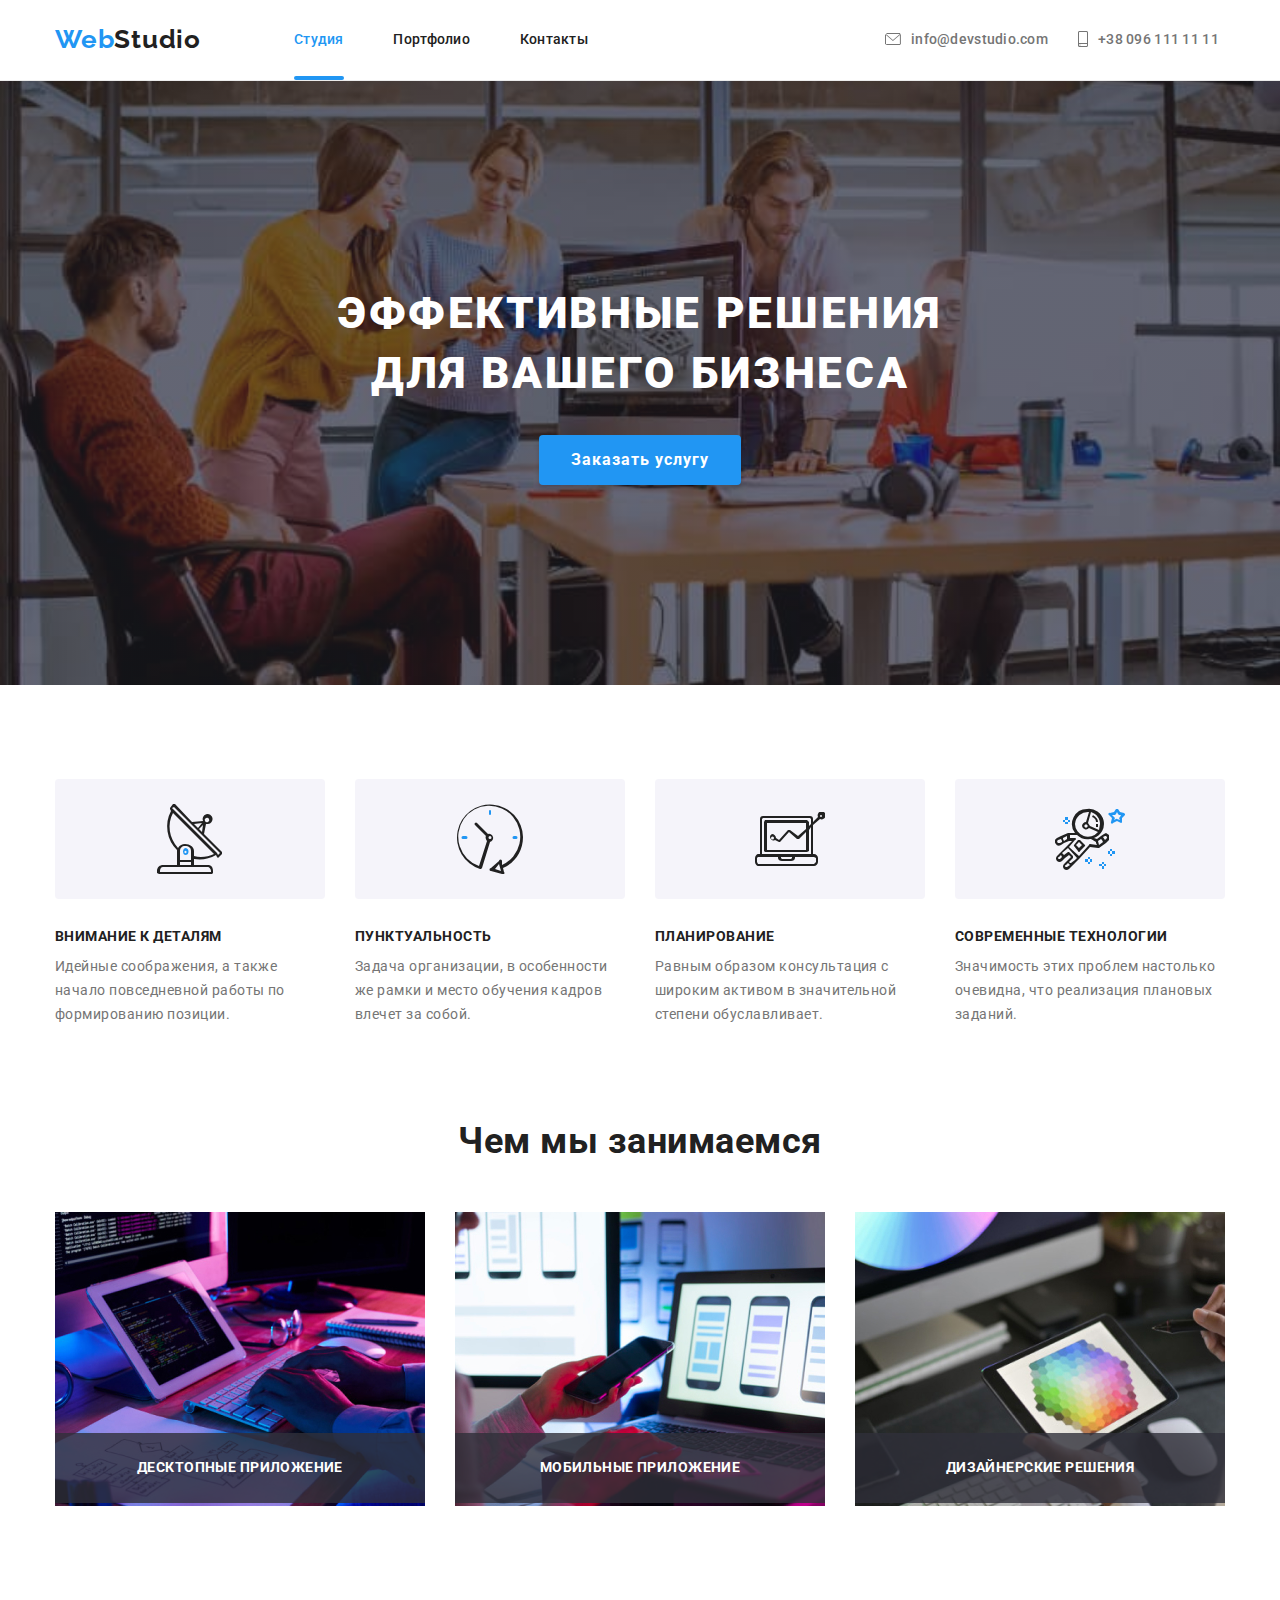
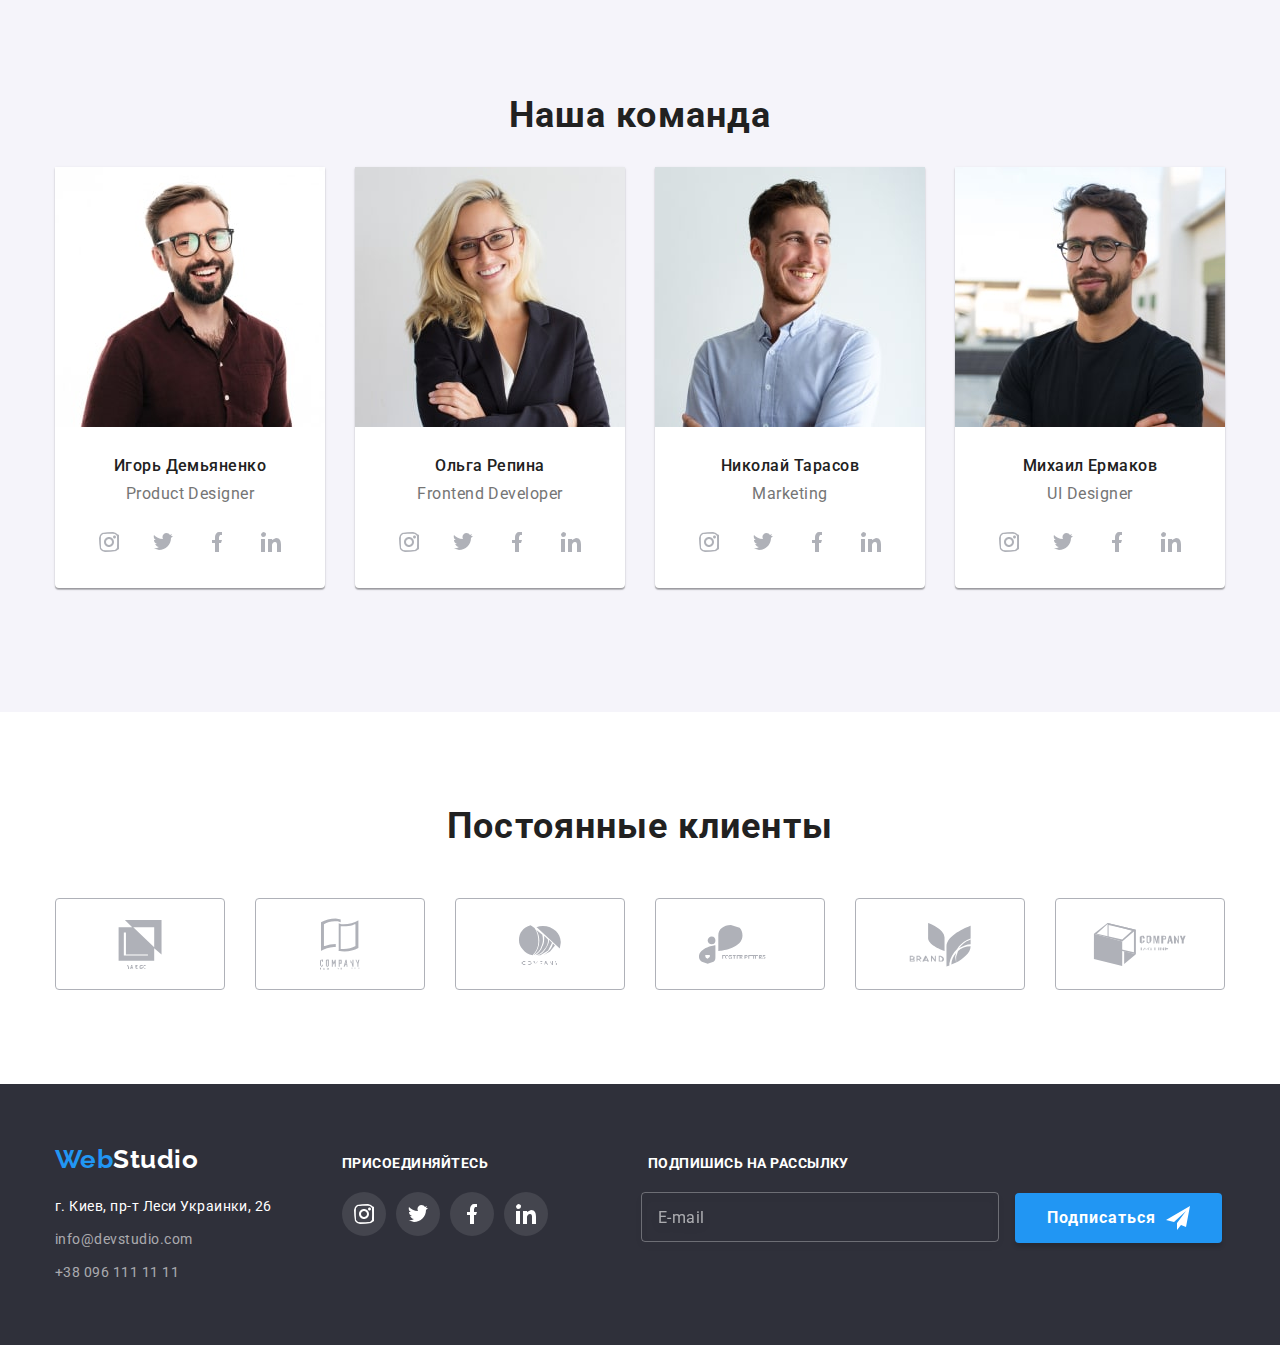
==== commit 2b942447: "нужно сделать карточки команды" ====
--- a/index.html
+++ b/index.html
@@ -137,7 +137,13 @@
         <h2 class="title">Наша команда</h2>
         <ul class="list">
           <li class="cards">
-            <img src="./images/img4.jpg" alt="Игорь Демьяненко" width="270" />
+            <picture class="photo-employee">
+              <source srcset="./images/emp/emp1-desctop-min.jpg 1x, ./images/emp/emp1-desctop@2x-min.jpg 2x" media="(min-width: 1200px)">
+              <source srcset="./images/emp/emp1-tablet-min.jpg 1x, ./images/emp/emp1-tablet@2x-min.jpg 2x" media="(min-width: 768px)">
+              <source srcset="./images/emp/emp1-mobile-min.jpg 1x, ./images/emp/emp1-mobile@2x-min.jpg 2x" media="(min-width: 320px)">
+
+            <img src="./images/img4.jpg" alt="Игорь Демьяненко" />
+            </picture>
             <h3 class="employee">Игорь Демьяненко</h3>
             <p class="profession">Product Designer</p>
             <ul class="social list">
@@ -172,7 +178,15 @@
             </ul>
           </li>
           <li class="cards">
-            <img src="./images/img5.jpg" alt="Ольга Репина" width="270" />
+            <picture class="photo-employee">
+              <source srcset="./images/emp/emp2_desctop-min.jpg 1x, ./images/emp/emp2_desctop@2x-min.jpg 2x"
+                media="(min-width: 1200px)">
+              <source srcset="./images/emp/emp2_tablet-min.jpg 1x, ./images/emp/emp2_tablet@2x-min.jpg 2x"
+                media="(min-width: 768px)">
+              <source srcset="./images/emp/emp2_mobile-min.jpg 1x, ./images/emp/emp2_mobile@2x-min.jpg 2x"
+                media="(min-width: 320px)">
+            <img src="./images/img5.jpg" alt="Ольга Репина">
+            </picture>
             <h3 class="employee">Ольга Репина</h3>
             <p class="profession">Frontend Developer</p>
             <ul class="social list">
@@ -207,7 +221,15 @@
             </ul>
           </li>
           <li class="cards">
-            <img src="./images/img6.jpg" alt="Николай Тарасов" width="270" />
+            <picture class="photo-employee">
+              <source srcset="./images/emp/emp3_desctop-min.jpg 1x, ./images/emp/emp3_desctop@2x-min.jpg 2x"
+                media="(min-width: 1200px)">
+              <source srcset="./images/emp/emp3_tablet-min.jpg 1x, ./images/emp/emp3_tablet@2x-min.jpg 2x"
+                media="(min-width: 768px)">
+              <source srcset="./images/emp/emp3_mobile-min.jpg 1x, ./images/emp/emp3_mobile@2x-min.jpg 2x"
+                media="(min-width: 320px)">
+            <img src="./images/img6.jpg" alt="Николай Тарасов" >
+            </picture>
             <h3 class="employee">Николай Тарасов</h3>
             <p class="profession">Marketing</p>
             <ul class="social list">
@@ -242,7 +264,15 @@
             </ul>
           </li>
           <li class="cards">
-            <img src="./images/img7.jpg" alt="Михаил Ермаков" width="270" />
+            <picture class="photo-employee">
+              <source srcset="./images/emp/emp4_desctop-min.jpg 1x, ./images/emp/emp4_desctop@2x-min.jpg 2x"
+                media="(min-width: 1200px)">
+              <source srcset="./images/emp/emp4_tablet-min.jpg 1x, ./images/emp/emp4_tablet@2x-min.jpg 2x"
+                media="(min-width: 768px)">
+              <source srcset="./images/emp/emp4_mobile-min.jpg 1x, ./images/emp/emp4_mobile@2x-min.jpg 2x"
+                media="(min-width: 320px)">
+            <img src="./images/img7.jpg" alt="Михаил Ермаков" >
+            </picture>
             <h3 class="employee">Михаил Ермаков</h3>
             <p class="profession">UI Designer</p>
             <ul class="social list">
--- a/css/main.min.css
+++ b/css/main.min.css
@@ -1,2 +1,2 @@
-.input-checkbox{position:absolute;width:1px;height:1px;margin:-1px;border:0;padding:0;clip:rect(0 0 0 0);overflow:hidden}h1,h2,h3,h4,h5,h6,p,ul{margin-top:0;margin-bottom:0;padding-top:0;padding-bottom:0;padding-left:0}body{background-color:#ffffff;color:#212121;font-family:Roboto, sans-serif;letter-spacing:0.03em}.list{list-style:none}.button{padding:6px 22px;font-weight:500;font-size:16px;line-height:1.63;letter-spacing:0.03em;border:none;text-align:center;color:#212121;background-color:#f5f4fa;border-radius:4px;cursor:pointer;transition-duration:250ms;transition-timing-function:cubic-bezier(0.4, 0, 0.2, 1)}.button:hover,.button:focus{background-color:#2196f3;color:#fff;box-shadow:0px 3px 1px rgba(0,0,0,0.1),0px 1px 2px rgba(0,0,0,0.08),0px 2px 2px rgba(0,0,0,0.12)}.button-primary{padding:10px 32px;min-width:200px;font-weight:bold;font-size:16px;letter-spacing:0.06em;border:none;text-align:center;line-height:1.87;cursor:pointer;color:#fff;background-color:#2196f3;border-radius:4px;box-shadow:0px 4px 4px rgba(0,0,0,0.15);transition-duration:250ms;transition-timing-function:cubic-bezier(0.4, 0, 0.2, 1)}.button-primary:hover,.button-primary:focus{background-color:#188ce8}.container{margin:0 auto;padding:0 15px}@media screen and (min-width: 480px){.container{max-width:480px}}@media screen and (min-width: 768px){.container{max-width:768px}}@media screen and (min-width: 1200px){.container{max-width:1200px}}.social-link{display:flex;margin-bottom:30px;width:44px;height:44px;background-color:#fff;text-decoration:none;border-radius:50%;justify-content:center;align-items:center;transition-duration:250ms;transition-timing-function:cubic-bezier(0.4, 0, 0.2, 1)}.social-link:hover{background-color:#2196f3;--color5: #ffffff}.list-item:not(:last-child){margin-right:10px}.social-icon{width:20px;height:20px;fill:#afb1b8}.modal .close{position:absolute;top:8px;right:8px;width:30px;height:30px;background:#fff;border:1px solid rgba(0,0,0,0.1);border-radius:50%;box-sizing:border-box;cursor:pointer;transition-duration:250ms;transition-timing-function:cubic-bezier(0.4, 0, 0.2, 1)}.modal .close:focus .close-black{fill:#2196f3}.modal{padding:40px;position:relative;margin:0 auto;width:100%;background:#fff;box-shadow:0px 1px 3px rgba(0,0,0,0.12),0px 1px 1px rgba(0,0,0,0.14),0px 2px 1px rgba(0,0,0,0.2);border-radius:4px}.btn-close{margin:30px auto 0 auto}.backdrop{position:fixed;z-index:2;padding:93px 15px;top:0;left:0;width:100%;height:100%;background-color:rgba(0,0,0,0.2);overflow-y:scroll}.backdrop.is-hidden{opacity:0;pointer-events:none}@media screen and (min-width: 768px){.backdrop{position:fixed;z-index:2;padding:208px 159px}}@media screen and (min-width: 1200px){.backdrop{position:fixed;z-index:2;padding:220px 395px}}.modal-form{display:flex;flex-direction:column}.form-label{margin-top:10px;margin-bottom:4px;font-weight:400;font-size:12px;line-height:1.16;letter-spacing:0.01em;color:#757575}.form-input{width:100%;height:40px;padding-left:40px;border:1px solid rgba(33,33,33,0.2);border-radius:4px;transition-duration:250ms;transition-timing-function:cubic-bezier(0.4, 0, 0.2, 1)}.form-input:focus{outline:none;border:1px solid #2196f3}.form-input:focus+.input-icon{fill:#2196f3}.checkbox-modal{display:flex;align-items:center;justify-content:space-evenly;align-items:baseline}.textarea{height:120px;padding:12px 16px;resize:none;border:1px solid rgba(33,33,33,0.2);border-radius:4px;transition-duration:250ms;transition-timing-function:cubic-bezier(0.4, 0, 0.2, 1)}.textarea:focus{outline:none;border:1px solid #2196f3}textarea::placeholder{color:rgba(117,117,117,0.5)}.label-policy .link{color:#2196f3}.form-title{margin-bottom:12px;font-weight:700;font-size:20px;line-height:1.5;text-align:center;letter-spacing:0.03em}.input-wrapper{position:relative}.input-icon{position:absolute;display:block;top:50%;left:14px;transform:translateY(-50%);transition-duration:250ms;transition-timing-function:cubic-bezier(0.4, 0, 0.2, 1)}.label-policy{display:flex;font-weight:400;font-size:12px;line-height:1.166;letter-spacing:0.03em;cursor:pointer;margin-top:20px}.label-policy::before{content:"";display:block;width:16px;height:15px;border:2px solid #212121;border-radius:2px;margin-right:8px}.input-checkbox:checked+.label-policy::before{background-image:url("../images/icon-check.svg");border:none}.checkrow{display:flex;align-items:center;justify-content:space-evenly}.header{position:relative;padding:16px 0;width:100%;border-bottom:1px solid #ececec}.mobile-header{display:flex;align-items:center;justify-content:space-between}.logo-header{font-family:Raleway, sans-serif;color:#212121;font-weight:700;font-size:24px;line-height:1.167;letter-spacing:0.03em;text-decoration:none}.logo-color{color:#2196f3}.site-nav{margin-bottom:60px}.site-nav .item:not(:last-child){margin-bottom:40px}.site-nav .link{display:block;color:#212121;font-weight:500;font-size:18px;line-height:1.167;letter-spacing:0.02em;text-decoration:none;transition-duration:250ms;transition-timing-function:cubic-bezier(0.4, 0, 0.2, 1)}.site-nav .link:hover,.site-nav .link:focus{color:#2196f3}.site-nav .current{position:relative;color:#2196f3;transition-duration:250ms;transition-timing-function:cubic-bezier(0.4, 0, 0.2, 1)}.site-nav .current::after{position:absolute;content:"";left:0px;width:100%;height:4px;background-color:#2196f3;border-radius:50px}.site-contacts .item:not(:last-child){margin-bottom:16px}.site-contacts .link{display:flex;font-weight:500;font-size:18px;line-height:1.167;letter-spacing:0.02em;color:#757575;justify-content:center;align-items:center;text-decoration:none;transition-duration:250ms;transition-timing-function:cubic-bezier(0.4, 0, 0.2, 1)}.site-contacts .link:hover,.site-contacts .link:focus{--color4: #2196f3;color:#2196f3}.icon-contacts{margin-right:10px}.mobile-menu{display:none;z-index:1;position:absolute;padding:60px 0;top:100%;left:0;width:100%;height:393px;text-align:center;background:#fff;box-shadow:0px 4px 8px rgba(0,0,0,0.04),0px 2px 4px rgba(0,0,0,0.08),0px 1px 3px rgba(0,0,0,0.16)}.mobile-menu.is-open{display:block}.navigator-btn{display:inline-flex;margin:0;padding:0;border:none;background-color:transparent;cursor:pointer;width:40px;height:40px;justify-content:center;align-items:center}.icon-close{display:none}.navigator-btn.is-open .icon-close{display:block}.navigator-btn.is-open .icon-menu{display:none}.icon-menu,.icon-close{fill:#212121;transition-duration:250ms;transition-timing-function:cubic-bezier(0.4, 0, 0.2, 1)}.navigator-btn:hover .icon-menu,.navigator-btn:focus .icon-menu,.navigator-btn:hover .icon-close,.navigator-btn:focus .icon-close{fill:#2196f3}@media screen and (min-width: 380px){.site-nav .current::after{top:35.5px;left:188px;border-radius:50px;width:22%;height:4px}}@media screen and (min-width: 768px){.header{position:relative;padding:21px 0}.navigator-btn{display:none}.main-header{display:flex;align-items:center;justify-content:space-between}.logo-header{margin-right:88px}.mobile-menu{display:flex;justify-content:space-between;align-items:center;position:static;padding:0;height:auto;box-shadow:none}.site-nav .current::after{top:48.5px;left:0px;width:100%}.site-nav{display:flex;justify-content:space-between;width:294px;margin-bottom:0}.site-nav .link{font-size:14px;line-height:1.143}.site-nav .item:not(:last-child){margin-bottom:0px}.site-contacts{display:flex;flex-wrap:wrap;width:150px}.site-contacts .link{font-size:12px}}@media screen and (min-width: 1200px){.header{padding:24px 0 25px 0}.logo-header{margin-right:93px;font-size:26px;line-height:1.192}.site-nav .current::after{top:44.5px;left:0px;width:100%}.site-contacts{display:flex;flex-wrap:nowrap;align-items:center;width:340px}.site-contacts .item:not(:last-child){margin-bottom:0;margin-right:30px}.site-contacts .link{font-size:14px;line-height:1.143}}.hero{max-width:767px;padding:118px 0px;margin:0 auto;text-align:center;background-color:#2f303a;background-image:linear-gradient(to right, rgba(47,48,58,0.4), rgba(47,48,58,0.4)),url("/images/bg-image.jpg");background-position:center;background-size:cover;background-repeat:no-repeat}.hero .title{margin:0 auto 30px;max-width:360px;font-weight:900;font-size:26px;line-height:1.61;letter-spacing:0.06em;text-transform:uppercase;color:#fff}@media screen and (min-width: 320px) and (max-width: 767px){.hero{background-image:linear-gradient(to right, rgba(47,48,58,0.4), rgba(47,48,58,0.4)),url("/images/BG/mobileBG.jpg");background-position:center;background-size:cover;background-repeat:no-repeat}}@media screen and (min-width: 320px) and (max-width: 767px) and (min-device-pixel-ratio: 2), screen and (min-width: 320px) and (max-width: 767px) and (min-resolution: 192dpi), screen and (min-width: 320px) and (max-width: 767px) and (min-resolution: 2dppx){.hero{background-image:linear-gradient(to right, rgba(47,48,58,0.4), rgba(47,48,58,0.4)),url("/images/BG/mobileBG@2x.jpg")}}@media screen and (min-width: 768px){.hero{max-width:1200px;background-image:linear-gradient(to right, rgba(47,48,58,0.4), rgba(47,48,58,0.4)),url("/images/BG/tabletBG.jpg");background-position:center;background-size:cover;background-repeat:no-repeat}}@media screen and (min-width: 768px) and (min-device-pixel-ratio: 2), screen and (min-width: 768px) and (min-resolution: 192dpi), screen and (min-width: 768px) and (min-resolution: 2dppx){.hero{background-image:linear-gradient(to right, rgba(47,48,58,0.4), rgba(47,48,58,0.4)),url("/images/BG/tabletBG@2x.jpg")}}@media screen and (min-width: 1200px){.hero{max-width:1600px;padding:200px 0}.hero .title{padding:2px 0px;max-width:696px;font-size:44px;line-height:1.364}background-image:linear-gradient(to right, rgba(47,48,58,0.4), rgba(47,48,58,0.4)),url("/images/BG/desktopBG.jpg");background-position:center;background-size:cover;background-repeat:no-repeat}@media screen and (min-width: 1200px) and (min-device-pixel-ratio: 2), screen and (min-width: 1200px) and (min-resolution: 192dpi), screen and (min-width: 1200px) and (min-resolution: 2dppx){background-image:linear-gradient(to right, rgba(47,48,58,0.4), rgba(47,48,58,0.4)),url("/images/BG/desktopBG@2x.jpg")}@media screen and (min-width: 320px){.features{padding-top:60px;padding-bottom:60px}.features .text{font-size:14px;line-height:1.71;color:#757575}.features .title{margin-bottom:10px;font-weight:700;font-size:14px;line-height:1.14;color:#212121;text-align:center}.features .spec::before{content:"";display:block;margin-bottom:30px;height:120px;background:#f5f4fa;border-radius:4px;background-repeat:no-repeat;background-position:center;background-size:70px, 70px}.spec:not(:last-child){margin-bottom:30px}}.spec.icon-antena::before{background-image:url("../images/antenna.svg")}.spec.icon-clock::before{background-image:url("../images/clock.svg")}.spec.icon-nout::before{background-image:url("../images/Vector.svg")}.spec.icon-astronaut::before{background-image:url("../images/astronaut.svg")}@media screen and (min-width: 768px) and (max-width: 1200px){.features .list{display:flex;justify-content:space-between;flex-wrap:wrap}.features .spec{width:354px}.features .title{text-align:left}.spec:nth-last-child(-n+2){margin-bottom:0px}}@media screen and (min-width: 1200px){.features{padding-top:94px;padding-bottom:94px}.features .list{display:flex;justify-content:space-between}.features .title{text-align:left;font-weight:700;font-size:14px;line-height:1.14;color:#212121}.features .text{font-size:14px;line-height:1.71;color:#757575}.features .spec{width:270px;margin-bottom:0}.features .spec::before{content:"";display:block;height:120px;background:#f5f4fa;border-radius:4px;background-repeat:no-repeat;background-position:center;background-size:70px, 70px}.spec.icon-antena::before{background-image:url("../images/antenna.svg")}.spec.icon-clock::before{background-image:url("../images/clock.svg")}.spec.icon-nout::before{background-image:url("../images/Vector.svg")}.spec.icon-astronaut::before{background-image:url("../images/astronaut.svg")}}@media screen and (max-width: 1200px){.activity{display:none}}.activity{padding-bottom:94px}.activity .list{display:flex}.activity .title{padding-bottom:50px;font-weight:700;font-size:36px;line-height:1.16;text-align:center;color:#212121}.example+.example{margin-left:30px}.text-bg{font-weight:700;font-size:14px;line-height:1.14;letter-spacing:0.03em;text-transform:uppercase;padding-top:27px}.example{position:relative}.active{display:block;position:absolute;min-width:370px;min-height:70px;text-align:center;bottom:3px;right:0;background-color:rgba(47,48,58,0.8);color:#fff}@media screen and (min-width: 320px){.team{background-color:#f5f4fa;padding-top:60px;padding-bottom:60px}.team .title{font-size:28px;line-height:1.18;letter-spacing:0.03em;text-align:center;padding-bottom:30px}.social.list{display:flex}.cards{margin-bottom:30px;background-color:#fff;min-height:368px;box-shadow:0px 1px 3px rgba(0,0,0,0.12),0px 1px 1px rgba(0,0,0,0.14),0px 2px 1px rgba(0,0,0,0.2);border-radius:0px 0px 4px 4px}.social{justify-content:center}.social-link{margin-bottom:24px}}.employee{padding-top:30px;padding-bottom:10px;font-weight:500;font-size:16px;line-height:1.18;text-align:center;color:#212121}.profession{padding-bottom:16px;font-weight:400;font-size:16px;line-height:1.18;text-align:center;color:#757575}@media screen and (min-width: 768px){.team .list{display:flex;flex-wrap:wrap;justify-content:space-between}.social.list{display:flex;justify-content:center}.cards:nth-last-child(-n+2){margin-bottom:0}}@media screen and (min-width: 1200px){.team{padding-top:94px;padding-bottom:94px}.team .title{font-size:36px;line-height:1.17}.cards:nth-last-child(-n+2){margin-bottom:30px}}@media screen and (min-width: 320px){.clients{padding:60px 0}.clients-title{font-weight:700;font-size:36px;line-height:1.16;text-align:center;color:#212121}.clients-list{display:flex;flex-wrap:wrap;justify-content:space-between}.clients-item{display:flex;align-items:center}.clients-link{margin-top:30px;display:flex;width:210px;height:92px;text-decoration:none;justify-content:center;align-items:center;border:1px solid #afb1b8;border-radius:4px;fill:#afb1b8;transition-duration:250ms;transition-timing-function:cubic-bezier(0.4, 0, 0.2, 1)}.clients-link:hover{border-color:#2196f3;--color5: #2196f3}}@media screen and (min-width: 768px){.clients{padding:60px 0}.clients-link{width:226px;height:92px}.clients-title{font-size:28px;line-height:1.18;text-align:center;letter-spacing:0.03em}}@media screen and (min-width: 1200px){.clients{padding:94px 0}.clients-link{margin-top:0;display:flex;width:170px;height:92px;text-decoration:none;justify-content:center;align-items:center}.clients-title{font-size:36px;line-height:1.166;margin-bottom:50px}}@media screen and (min-width: 320px) and (max-width: 1199px){.footer{padding:60px 0;background-color:#2f303a}.cont-footer{display:flex;flex-direction:column;align-items:center}.logo-footer{display:block;margin-bottom:20px;font-family:Raleway, sans-serif;font-weight:700;font-size:24px;line-height:1.166;text-align:center;letter-spacing:0.03em;color:#fff;text-decoration:none}.address{display:flex;flex-direction:column;align-items:center;padding-bottom:60px}.office{font-style:normal;font-weight:normal;font-size:14px;line-height:1.7;letter-spacing:0.03em;color:#fff}.mail-footer{margin-top:8px;margin-bottom:8px;font-style:normal;font-weight:normal;font-size:14px;line-height:1.7;color:rgba(255,255,255,0.6);text-decoration:none;transition-duration:250ms;transition-timing-function:cubic-bezier(0.4, 0, 0.2, 1)}.mail-footer:hover,.mail-footer:focus{color:#2196f3}.tel-footer{font-style:normal;font-weight:normal;font-size:14px;line-height:1.7;color:rgba(255,255,255,0.6);text-decoration:none;transition-duration:250ms;transition-timing-function:cubic-bezier(0.4, 0, 0.2, 1)}.tel-footer:hover,.tel-footer:focus{color:#2196f3}.right-side{display:flex;flex-direction:column;align-items:center}.soc-footer{display:flex;justify-content:space-between}.social-footer .title{font-weight:700;text-align:center;font-size:14px;line-height:1.142;margin-bottom:20px;color:#fff;letter-spacing:0.03em}.footer-link{display:flex;width:44px;height:44px;background-color:rgba(255,255,255,0.1);text-decoration:none;border-radius:50%;justify-content:center;align-items:center;transition-duration:250ms;transition-timing-function:cubic-bezier(0.4, 0, 0.2, 1)}.footer-link:hover{background-color:#2196f3}.form-field{text-align:center}.form-field .title{margin-top:60px;font-weight:700;font-size:14px;line-height:1.142;letter-spacing:0.03em;color:#fff}.form-input-fotter{width:450px;height:50px;margin:20px 0;padding:15px 16px;background:transparent;border:1px solid rgba(255,255,255,0.3);box-sizing:border-box;filter:drop-shadow(0px 4px 4px rgba(0,0,0,0.15));border-radius:4px;color:cornsilk}.form-input-fotter::placeholder{font-weight:400;font-size:16px;line-height:1.25;letter-spacing:0.03em;color:rgba(255,255,255,0.6)}.form-input-fotter:focus{outline:none;border:1px solid #2196f3}.btn-subscribe{display:inline-flex;align-items:center;justify-content:center}.btnfly{margin-left:10px}}@media screen and (min-width: 768px) and (max-width: 1199px){.tablet-side{display:flex;flex-wrap:wrap;justify-content:space-around;align-items:baseline}.form-field .title{margin-top:0px}.form-input-fotter{margin:20px 166px 20px 152px}}@media screen and (min-width: 1200px){.address{display:flex;flex-direction:column;padding-bottom:60px}.footer{background-color:#2f303a}.logo-footer{display:inline-block;padding-bottom:20px;padding-top:60px;font-family:Raleway, sans-serif;font-weight:700;font-size:26px;line-height:1.2;color:#fff;text-decoration:none}.tablet-side{display:flex;align-items:baseline}.office{font-style:normal;font-weight:normal;font-size:14px;line-height:1.7;color:#fff}.mail-footer{margin-top:9px;margin-bottom:9px;font-style:normal;font-weight:normal;font-size:14px;line-height:1.7;color:rgba(255,255,255,0.6);text-decoration:none;transition-duration:250ms;transition-timing-function:cubic-bezier(0.4, 0, 0.2, 1)}.mail-footer:hover,.mail-footer:focus{color:#2196f3}.tel-footer{font-style:normal;font-weight:normal;font-size:14px;line-height:1.7;color:rgba(255,255,255,0.6);text-decoration:none;transition-duration:250ms;transition-timing-function:cubic-bezier(0.4, 0, 0.2, 1)}.tel-footer:hover,.tel-footer:focus{color:#2196f3}.footer-link{display:flex;width:44px;height:44px;background-color:rgba(255,255,255,0.1);text-decoration:none;border-radius:50%;justify-content:center;align-items:center;transition-duration:250ms;transition-timing-function:cubic-bezier(0.4, 0, 0.2, 1)}.footer-link:hover{background-color:#2196f3}.soc-footer{display:flex;justify-content:center}.social-footer{margin-right:93px;margin-left:70px}.social-footer .title{font-weight:700;font-size:14px;line-height:1.14;margin-bottom:20px;color:#fff}.right-side{display:flex;align-items:normal}.form-field .title{margin-bottom:20px;padding-left:7px;font-weight:700;font-size:14px;line-height:1.14;color:#fff}.form-input-fotter{width:358px;height:50px;margin-right:12px;padding:15px 16px;background:transparent;border:1px solid rgba(255,255,255,0.3);box-sizing:border-box;filter:drop-shadow(0px 4px 4px rgba(0,0,0,0.15));border-radius:4px;color:cornsilk}.form-input-fotter::placeholder{font-weight:400;font-size:16px;line-height:1.25;letter-spacing:0.03em;color:rgba(255,255,255,0.6)}.form-input-fotter:focus{outline:none;border:1px solid #2196f3}.btn-subscribe{display:inline-flex;align-items:center;justify-content:center}.btnfly{margin-left:10px}}
+.input-checkbox{position:absolute;width:1px;height:1px;margin:-1px;border:0;padding:0;clip:rect(0 0 0 0);overflow:hidden}h1,h2,h3,h4,h5,h6,p,ul{margin-top:0;margin-bottom:0;padding-top:0;padding-bottom:0;padding-left:0}body{background-color:#ffffff;color:#212121;font-family:Roboto, sans-serif;letter-spacing:0.03em}.list{list-style:none}.button{padding:6px 22px;font-weight:500;font-size:16px;line-height:1.63;letter-spacing:0.03em;border:none;text-align:center;color:#212121;background-color:#f5f4fa;border-radius:4px;cursor:pointer;transition-duration:250ms;transition-timing-function:cubic-bezier(0.4, 0, 0.2, 1)}.button:hover,.button:focus{background-color:#2196f3;color:#fff;box-shadow:0px 3px 1px rgba(0,0,0,0.1),0px 1px 2px rgba(0,0,0,0.08),0px 2px 2px rgba(0,0,0,0.12)}.button-primary{padding:10px 32px;min-width:200px;font-weight:bold;font-size:16px;letter-spacing:0.06em;border:none;text-align:center;line-height:1.87;cursor:pointer;color:#fff;background-color:#2196f3;border-radius:4px;box-shadow:0px 4px 4px rgba(0,0,0,0.15);transition-duration:250ms;transition-timing-function:cubic-bezier(0.4, 0, 0.2, 1)}.button-primary:hover,.button-primary:focus{background-color:#188ce8}img{display:block;width:100%;height:auto}.container{margin:0 auto;padding:0 15px}@media screen and (min-width: 480px){.container{max-width:480px}}@media screen and (min-width: 768px){.container{max-width:768px}}@media screen and (min-width: 1200px){.container{max-width:1200px}}.social-link{display:flex;margin-bottom:30px;width:44px;height:44px;background-color:#fff;text-decoration:none;border-radius:50%;justify-content:center;align-items:center;transition-duration:250ms;transition-timing-function:cubic-bezier(0.4, 0, 0.2, 1)}.social-link:hover{background-color:#2196f3;--color5: #ffffff}.list-item:not(:last-child){margin-right:10px}.social-icon{width:20px;height:20px;fill:#afb1b8}.modal .close{position:absolute;top:8px;right:8px;width:30px;height:30px;background:#fff;border:1px solid rgba(0,0,0,0.1);border-radius:50%;box-sizing:border-box;cursor:pointer;transition-duration:250ms;transition-timing-function:cubic-bezier(0.4, 0, 0.2, 1)}.modal .close:focus .close-black{fill:#2196f3}.modal{padding:40px;position:relative;margin:0 auto;width:100%;background:#fff;box-shadow:0px 1px 3px rgba(0,0,0,0.12),0px 1px 1px rgba(0,0,0,0.14),0px 2px 1px rgba(0,0,0,0.2);border-radius:4px}.btn-close{margin:30px auto 0 auto}.backdrop{position:fixed;z-index:2;padding:93px 15px;top:0;left:0;width:100%;height:100%;background-color:rgba(0,0,0,0.2);overflow-y:scroll}.backdrop.is-hidden{opacity:0;pointer-events:none}@media screen and (min-width: 768px){.backdrop{position:fixed;z-index:2;padding:208px 159px}}@media screen and (min-width: 1200px){.backdrop{position:fixed;z-index:2;padding:220px 395px}}.modal-form{display:flex;flex-direction:column}.form-label{margin-top:10px;margin-bottom:4px;font-weight:400;font-size:12px;line-height:1.16;letter-spacing:0.01em;color:#757575}.form-input{width:100%;height:40px;padding-left:40px;border:1px solid rgba(33,33,33,0.2);border-radius:4px;transition-duration:250ms;transition-timing-function:cubic-bezier(0.4, 0, 0.2, 1)}.form-input:focus{outline:none;border:1px solid #2196f3}.form-input:focus+.input-icon{fill:#2196f3}.checkbox-modal{display:flex;align-items:center;justify-content:space-evenly;align-items:baseline}.textarea{height:120px;padding:12px 16px;resize:none;border:1px solid rgba(33,33,33,0.2);border-radius:4px;transition-duration:250ms;transition-timing-function:cubic-bezier(0.4, 0, 0.2, 1)}.textarea:focus{outline:none;border:1px solid #2196f3}textarea::placeholder{color:rgba(117,117,117,0.5)}.label-policy .link{color:#2196f3}.form-title{margin-bottom:12px;font-weight:700;font-size:20px;line-height:1.5;text-align:center;letter-spacing:0.03em}.input-wrapper{position:relative}.input-icon{position:absolute;display:block;top:50%;left:14px;transform:translateY(-50%);transition-duration:250ms;transition-timing-function:cubic-bezier(0.4, 0, 0.2, 1)}.label-policy{display:flex;font-weight:400;font-size:12px;line-height:1.166;letter-spacing:0.03em;cursor:pointer;margin-top:20px}.label-policy::before{content:"";display:block;width:16px;height:15px;border:2px solid #212121;border-radius:2px;margin-right:8px}.input-checkbox:checked+.label-policy::before{background-image:url("../images/icon-check.svg");border:none}.checkrow{display:flex;align-items:center;justify-content:space-evenly}.header{position:relative;padding:16px 0;width:100%;border-bottom:1px solid #ececec}.mobile-header{display:flex;align-items:center;justify-content:space-between}.logo-header{font-family:Raleway, sans-serif;color:#212121;font-weight:700;font-size:24px;line-height:1.167;letter-spacing:0.03em;text-decoration:none}.logo-color{color:#2196f3}.site-nav{margin-bottom:60px}.site-nav .item:not(:last-child){margin-bottom:40px}.site-nav .link{display:block;color:#212121;font-weight:500;font-size:18px;line-height:1.167;letter-spacing:0.02em;text-decoration:none;transition-duration:250ms;transition-timing-function:cubic-bezier(0.4, 0, 0.2, 1)}.site-nav .link:hover,.site-nav .link:focus{color:#2196f3}.site-nav .current{position:relative;color:#2196f3;transition-duration:250ms;transition-timing-function:cubic-bezier(0.4, 0, 0.2, 1)}.site-nav .current::after{position:absolute;content:"";left:0px;width:100%;height:4px;background-color:#2196f3;border-radius:50px}.site-contacts .item:not(:last-child){margin-bottom:16px}.site-contacts .link{display:flex;font-weight:500;font-size:18px;line-height:1.167;letter-spacing:0.02em;color:#757575;justify-content:center;align-items:center;text-decoration:none;transition-duration:250ms;transition-timing-function:cubic-bezier(0.4, 0, 0.2, 1)}.site-contacts .link:hover,.site-contacts .link:focus{--color4: #2196f3;color:#2196f3}.icon-contacts{margin-right:10px}.mobile-menu{display:none;z-index:1;position:absolute;padding:60px 0;top:100%;left:0;width:100%;height:393px;text-align:center;background:#fff;box-shadow:0px 4px 8px rgba(0,0,0,0.04),0px 2px 4px rgba(0,0,0,0.08),0px 1px 3px rgba(0,0,0,0.16)}.mobile-menu.is-open{display:block}.navigator-btn{display:inline-flex;margin:0;padding:0;border:none;background-color:transparent;cursor:pointer;width:40px;height:40px;justify-content:center;align-items:center}.icon-close{display:none}.navigator-btn.is-open .icon-close{display:block}.navigator-btn.is-open .icon-menu{display:none}.icon-menu,.icon-close{fill:#212121;transition-duration:250ms;transition-timing-function:cubic-bezier(0.4, 0, 0.2, 1)}.navigator-btn:hover .icon-menu,.navigator-btn:focus .icon-menu,.navigator-btn:hover .icon-close,.navigator-btn:focus .icon-close{fill:#2196f3}@media screen and (min-width: 480px){.site-nav .current::after{top:35.5px;left:188px;border-radius:50px;width:22%;height:4px}}@media screen and (min-width: 768px){.header{position:relative;padding:21px 0}.navigator-btn{display:none}.main-header{display:flex;align-items:center;justify-content:space-between}.logo-header{margin-right:88px}.mobile-menu{display:flex;justify-content:space-between;align-items:center;position:static;padding:0;height:auto;box-shadow:none}.site-nav .current::after{top:48.5px;left:0px;width:100%}.site-nav{display:flex;justify-content:space-between;width:294px;margin-bottom:0}.site-nav .link{font-size:14px;line-height:1.143}.site-nav .item:not(:last-child){margin-bottom:0px}.site-contacts{display:flex;flex-wrap:wrap;width:150px}.site-contacts .link{font-size:12px}}@media screen and (min-width: 1200px){.header{padding:24px 0 25px 0}.logo-header{margin-right:93px;font-size:26px;line-height:1.192}.site-nav .current::after{top:44.5px;left:0px;width:100%}.site-contacts{display:flex;flex-wrap:nowrap;align-items:center;width:340px}.site-contacts .item:not(:last-child){margin-bottom:0;margin-right:30px}.site-contacts .link{font-size:14px;line-height:1.143}}.hero{max-width:767px;padding:118px 0px;margin:0 auto;text-align:center;background-color:#2f303a;background-image:linear-gradient(to right, rgba(47,48,58,0.4), rgba(47,48,58,0.4)),url("/images/bg-image.jpg");background-position:center;background-size:cover;background-repeat:no-repeat}.hero .title{margin:0 auto 30px;max-width:360px;font-weight:900;font-size:26px;line-height:1.61;letter-spacing:0.06em;text-transform:uppercase;color:#fff}@media screen and (min-width: 480px) and (max-width: 767px){.hero{background-image:linear-gradient(to right, rgba(47,48,58,0.4), rgba(47,48,58,0.4)),url("/images/BG/mobileBG.jpg");background-position:center;background-size:cover;background-repeat:no-repeat}}@media screen and (min-width: 480px) and (max-width: 767px) and (min-device-pixel-ratio: 2), screen and (min-width: 480px) and (max-width: 767px) and (min-resolution: 192dpi), screen and (min-width: 480px) and (max-width: 767px) and (min-resolution: 2dppx){.hero{background-image:linear-gradient(to right, rgba(47,48,58,0.4), rgba(47,48,58,0.4)),url("/images/BG/mobileBG@2x.jpg")}}@media screen and (min-width: 768px){.hero{max-width:1200px;background-image:linear-gradient(to right, rgba(47,48,58,0.4), rgba(47,48,58,0.4)),url("/images/BG/tabletBG.jpg");background-position:center;background-size:cover;background-repeat:no-repeat}}@media screen and (min-width: 768px) and (min-device-pixel-ratio: 2), screen and (min-width: 768px) and (min-resolution: 192dpi), screen and (min-width: 768px) and (min-resolution: 2dppx){.hero{background-image:linear-gradient(to right, rgba(47,48,58,0.4), rgba(47,48,58,0.4)),url("/images/BG/tabletBG@2x.jpg")}}@media screen and (min-width: 1200px){.hero{max-width:1600px;padding:200px 0}.hero .title{padding:2px 0px;max-width:696px;font-size:44px;line-height:1.364}background-image:linear-gradient(to right, rgba(47,48,58,0.4), rgba(47,48,58,0.4)),url("/images/BG/desktopBG.jpg");background-position:center;background-size:cover;background-repeat:no-repeat}@media screen and (min-width: 1200px) and (min-device-pixel-ratio: 2), screen and (min-width: 1200px) and (min-resolution: 192dpi), screen and (min-width: 1200px) and (min-resolution: 2dppx){background-image:linear-gradient(to right, rgba(47,48,58,0.4), rgba(47,48,58,0.4)),url("/images/BG/desktopBG@2x.jpg")}@media screen and (min-width: 480px){.features{padding-top:60px;padding-bottom:60px}.features .text{font-size:14px;line-height:1.71;color:#757575}.features .title{margin-bottom:10px;font-weight:700;font-size:14px;line-height:1.14;color:#212121;text-align:center}.features .spec::before{content:"";display:block;margin-bottom:30px;height:120px;background:#f5f4fa;border-radius:4px;background-repeat:no-repeat;background-position:center;background-size:70px, 70px}.spec:not(:last-child){margin-bottom:30px}}.spec.icon-antena::before{background-image:url("../images/antenna.svg")}.spec.icon-clock::before{background-image:url("../images/clock.svg")}.spec.icon-nout::before{background-image:url("../images/Vector.svg")}.spec.icon-astronaut::before{background-image:url("../images/astronaut.svg")}@media screen and (min-width: 768px) and (max-width: 1200px){.features .list{display:flex;justify-content:space-between;flex-wrap:wrap}.features .spec{width:354px}.features .title{text-align:left}.spec:nth-last-child(-n+2){margin-bottom:0px}}@media screen and (min-width: 1200px){.features{padding-top:94px;padding-bottom:94px}.features .list{display:flex;justify-content:space-between}.features .title{text-align:left;font-weight:700;font-size:14px;line-height:1.14;color:#212121}.features .text{font-size:14px;line-height:1.71;color:#757575}.features .spec{width:270px;margin-bottom:0}.features .spec::before{content:"";display:block;height:120px;background:#f5f4fa;border-radius:4px;background-repeat:no-repeat;background-position:center;background-size:70px, 70px}.spec.icon-antena::before{background-image:url("../images/antenna.svg")}.spec.icon-clock::before{background-image:url("../images/clock.svg")}.spec.icon-nout::before{background-image:url("../images/Vector.svg")}.spec.icon-astronaut::before{background-image:url("../images/astronaut.svg")}}@media screen and (max-width: 1200px){.activity{display:none}}.activity{padding-bottom:94px}.activity .list{display:flex}.activity .title{padding-bottom:50px;font-weight:700;font-size:36px;line-height:1.16;text-align:center;color:#212121}.example+.example{margin-left:30px}.text-bg{font-weight:700;font-size:14px;line-height:1.14;letter-spacing:0.03em;text-transform:uppercase;padding-top:27px}.example{position:relative}.active{display:block;position:absolute;min-width:370px;min-height:70px;text-align:center;bottom:3px;right:0;background-color:rgba(47,48,58,0.8);color:#fff}@media screen and (min-width: 320px){.team{background-color:#f5f4fa;padding-top:60px;padding-bottom:60px}.team .title{font-size:28px;line-height:1.18;letter-spacing:0.03em;text-align:center;padding-bottom:30px}.social.list{display:flex}.cards{margin-bottom:30px;background-color:#fff;min-height:368px;box-shadow:0px 1px 3px rgba(0,0,0,0.12),0px 1px 1px rgba(0,0,0,0.14),0px 2px 1px rgba(0,0,0,0.2);border-radius:0px 0px 4px 4px}.social{justify-content:center}.social-link{margin-bottom:24px}}.employee{padding-top:30px;padding-bottom:10px;font-weight:500;font-size:16px;line-height:1.18;text-align:center;color:#212121}.profession{padding-bottom:16px;font-weight:400;font-size:16px;line-height:1.18;text-align:center;color:#757575}@media screen and (min-width: 768px){.team .list{display:flex;flex-wrap:wrap;justify-content:space-between}.social.list{display:flex;justify-content:center}.cards:nth-last-child(-n+2){margin-bottom:0}}@media screen and (min-width: 1200px){.team{padding-top:94px;padding-bottom:94px}.team .title{font-size:36px;line-height:1.17}.cards:nth-last-child(-n+2){margin-bottom:30px}}@media screen and (min-width: 480px){.clients{padding:60px 0}.clients-title{font-weight:700;font-size:36px;line-height:1.16;text-align:center;color:#212121}.clients-list{display:flex;flex-wrap:wrap;justify-content:space-between}.clients-item{display:flex;align-items:center}.clients-link{margin-top:30px;display:flex;width:210px;height:92px;text-decoration:none;justify-content:center;align-items:center;border:1px solid #afb1b8;border-radius:4px;fill:#afb1b8;transition-duration:250ms;transition-timing-function:cubic-bezier(0.4, 0, 0.2, 1)}.clients-link:hover{border-color:#2196f3;--color5: #2196f3}}@media screen and (min-width: 768px){.clients{padding:60px 0}.clients-link{width:226px;height:92px}.clients-title{font-size:28px;line-height:1.18;text-align:center;letter-spacing:0.03em}}@media screen and (min-width: 1200px){.clients{padding:94px 0}.clients-link{margin-top:0;display:flex;width:170px;height:92px;text-decoration:none;justify-content:center;align-items:center}.clients-title{font-size:36px;line-height:1.166;margin-bottom:50px}}@media screen and (min-width: 479px) and (max-width: 1199px){.footer{padding:60px 0;background-color:#2f303a}.cont-footer{display:flex;flex-direction:column;align-items:center}.logo-footer{display:block;margin-bottom:20px;font-family:Raleway, sans-serif;font-weight:700;font-size:24px;line-height:1.166;text-align:center;letter-spacing:0.03em;color:#fff;text-decoration:none}.address{display:flex;flex-direction:column;align-items:center;padding-bottom:60px}.office{font-style:normal;font-weight:normal;font-size:14px;line-height:1.7;letter-spacing:0.03em;color:#fff}.mail-footer{margin-top:8px;margin-bottom:8px;font-style:normal;font-weight:normal;font-size:14px;line-height:1.7;color:rgba(255,255,255,0.6);text-decoration:none;transition-duration:250ms;transition-timing-function:cubic-bezier(0.4, 0, 0.2, 1)}.mail-footer:hover,.mail-footer:focus{color:#2196f3}.tel-footer{font-style:normal;font-weight:normal;font-size:14px;line-height:1.7;color:rgba(255,255,255,0.6);text-decoration:none;transition-duration:250ms;transition-timing-function:cubic-bezier(0.4, 0, 0.2, 1)}.tel-footer:hover,.tel-footer:focus{color:#2196f3}.right-side{display:flex;flex-direction:column;align-items:center}.soc-footer{display:flex;justify-content:space-between}.social-footer .title{font-weight:700;text-align:center;font-size:14px;line-height:1.142;margin-bottom:20px;color:#fff;letter-spacing:0.03em}.footer-link{display:flex;width:44px;height:44px;background-color:rgba(255,255,255,0.1);text-decoration:none;border-radius:50%;justify-content:center;align-items:center;transition-duration:250ms;transition-timing-function:cubic-bezier(0.4, 0, 0.2, 1)}.footer-link:hover{background-color:#2196f3}.form-field{text-align:center}.form-field .title{margin-top:60px;font-weight:700;font-size:14px;line-height:1.142;letter-spacing:0.03em;color:#fff}.form-input-fotter{width:450px;height:50px;margin:20px 0;padding:15px 16px;background:transparent;border:1px solid rgba(255,255,255,0.3);box-sizing:border-box;filter:drop-shadow(0px 4px 4px rgba(0,0,0,0.15));border-radius:4px;color:cornsilk}.form-input-fotter::placeholder{font-weight:400;font-size:16px;line-height:1.25;letter-spacing:0.03em;color:rgba(255,255,255,0.6)}.form-input-fotter:focus{outline:none;border:1px solid #2196f3}.btn-subscribe{display:inline-flex;align-items:center;justify-content:center}.btnfly{margin-left:10px}}@media screen and (min-width: 768px) and (max-width: 1199px){.tablet-side{display:flex;flex-wrap:wrap;justify-content:space-around;align-items:baseline}.form-field .title{margin-top:0px}.form-input-fotter{margin:20px 166px 20px 152px}}@media screen and (min-width: 1200px){.address{display:flex;flex-direction:column;padding-bottom:60px}.footer{background-color:#2f303a}.logo-footer{display:inline-block;padding-bottom:20px;padding-top:60px;font-family:Raleway, sans-serif;font-weight:700;font-size:26px;line-height:1.2;color:#fff;text-decoration:none}.tablet-side{display:flex;align-items:baseline}.office{font-style:normal;font-weight:normal;font-size:14px;line-height:1.7;color:#fff}.mail-footer{margin-top:9px;margin-bottom:9px;font-style:normal;font-weight:normal;font-size:14px;line-height:1.7;color:rgba(255,255,255,0.6);text-decoration:none;transition-duration:250ms;transition-timing-function:cubic-bezier(0.4, 0, 0.2, 1)}.mail-footer:hover,.mail-footer:focus{color:#2196f3}.tel-footer{font-style:normal;font-weight:normal;font-size:14px;line-height:1.7;color:rgba(255,255,255,0.6);text-decoration:none;transition-duration:250ms;transition-timing-function:cubic-bezier(0.4, 0, 0.2, 1)}.tel-footer:hover,.tel-footer:focus{color:#2196f3}.footer-link{display:flex;width:44px;height:44px;background-color:rgba(255,255,255,0.1);text-decoration:none;border-radius:50%;justify-content:center;align-items:center;transition-duration:250ms;transition-timing-function:cubic-bezier(0.4, 0, 0.2, 1)}.footer-link:hover{background-color:#2196f3}.soc-footer{display:flex;justify-content:center}.social-footer{margin-right:93px;margin-left:70px}.social-footer .title{font-weight:700;font-size:14px;line-height:1.14;margin-bottom:20px;color:#fff}.right-side{display:flex;align-items:normal}.form-field .title{margin-bottom:20px;padding-left:7px;font-weight:700;font-size:14px;line-height:1.14;color:#fff}.form-input-fotter{width:358px;height:50px;margin-right:12px;padding:15px 16px;background:transparent;border:1px solid rgba(255,255,255,0.3);box-sizing:border-box;filter:drop-shadow(0px 4px 4px rgba(0,0,0,0.15));border-radius:4px;color:cornsilk}.form-input-fotter::placeholder{font-weight:400;font-size:16px;line-height:1.25;letter-spacing:0.03em;color:rgba(255,255,255,0.6)}.form-input-fotter:focus{outline:none;border:1px solid #2196f3}.btn-subscribe{display:inline-flex;align-items:center;justify-content:center}.btnfly{margin-left:10px}}
 /*# sourceMappingURL=main.min.css.map */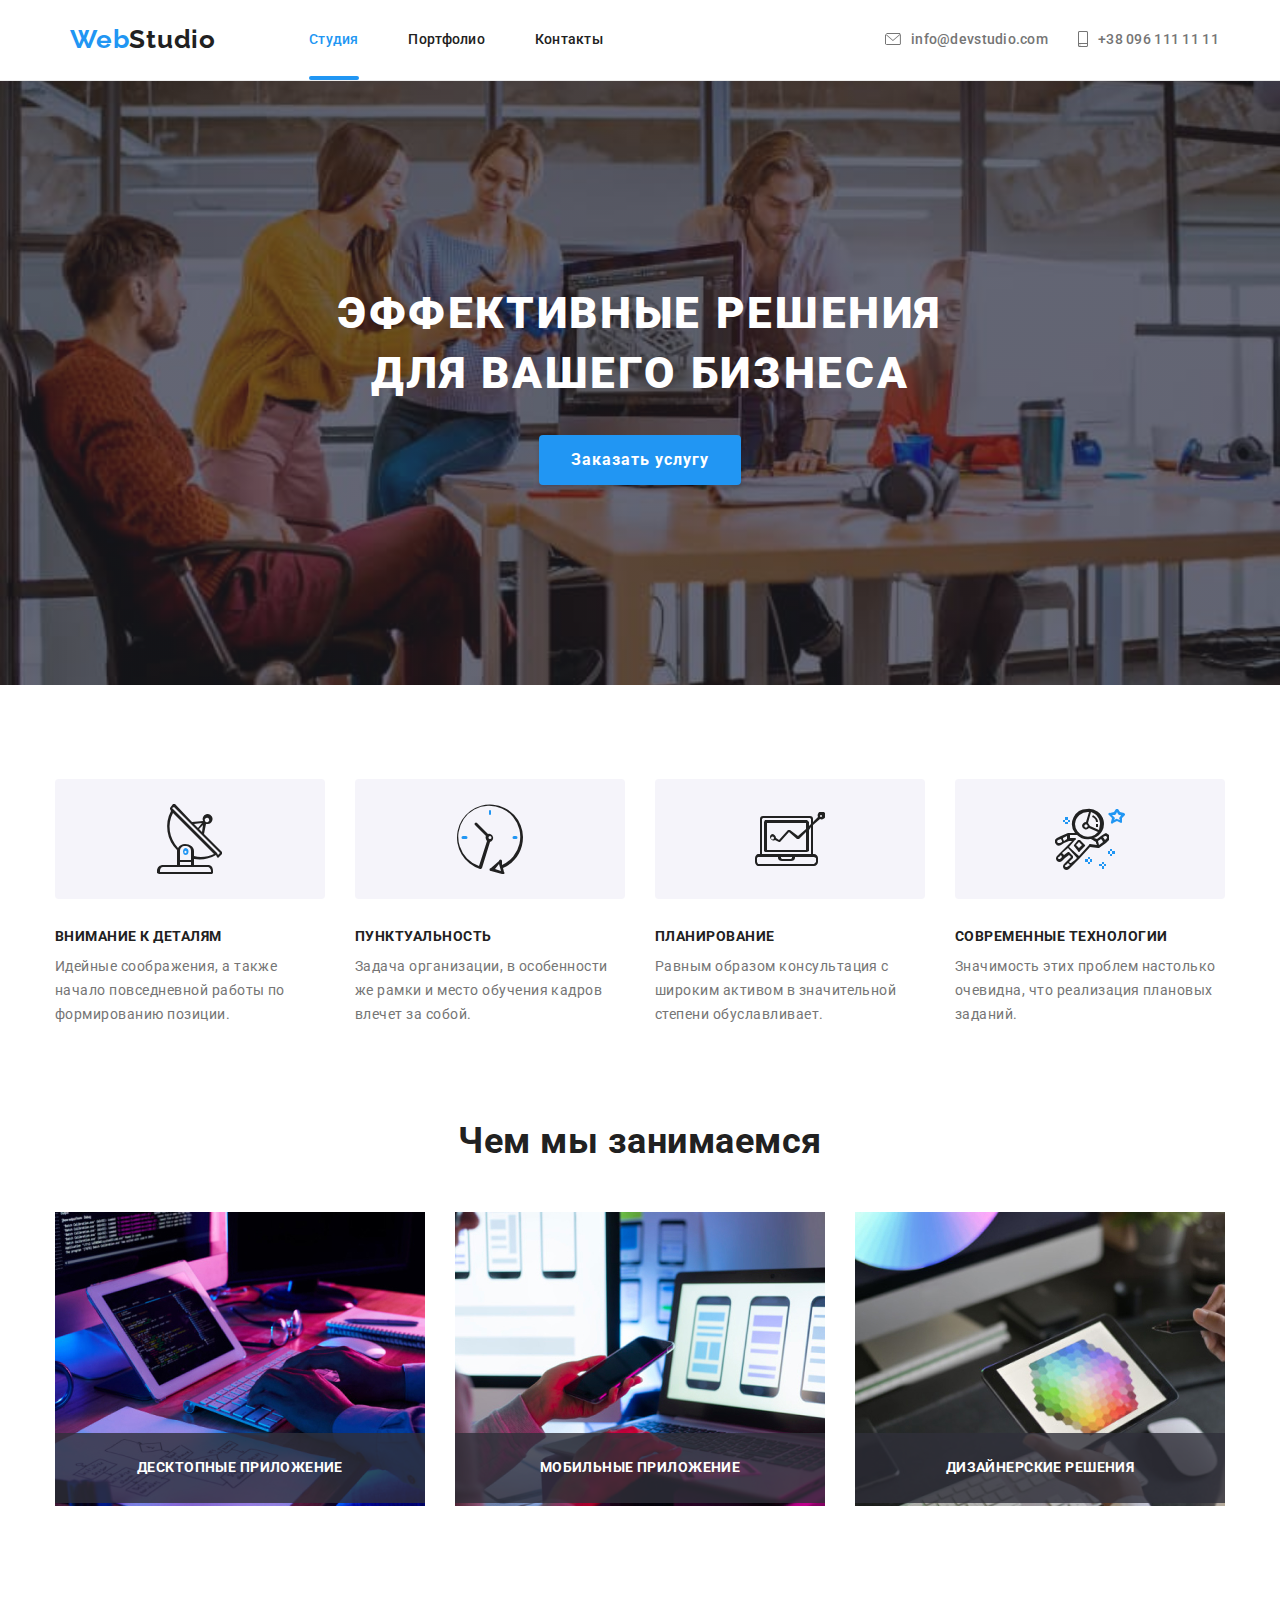
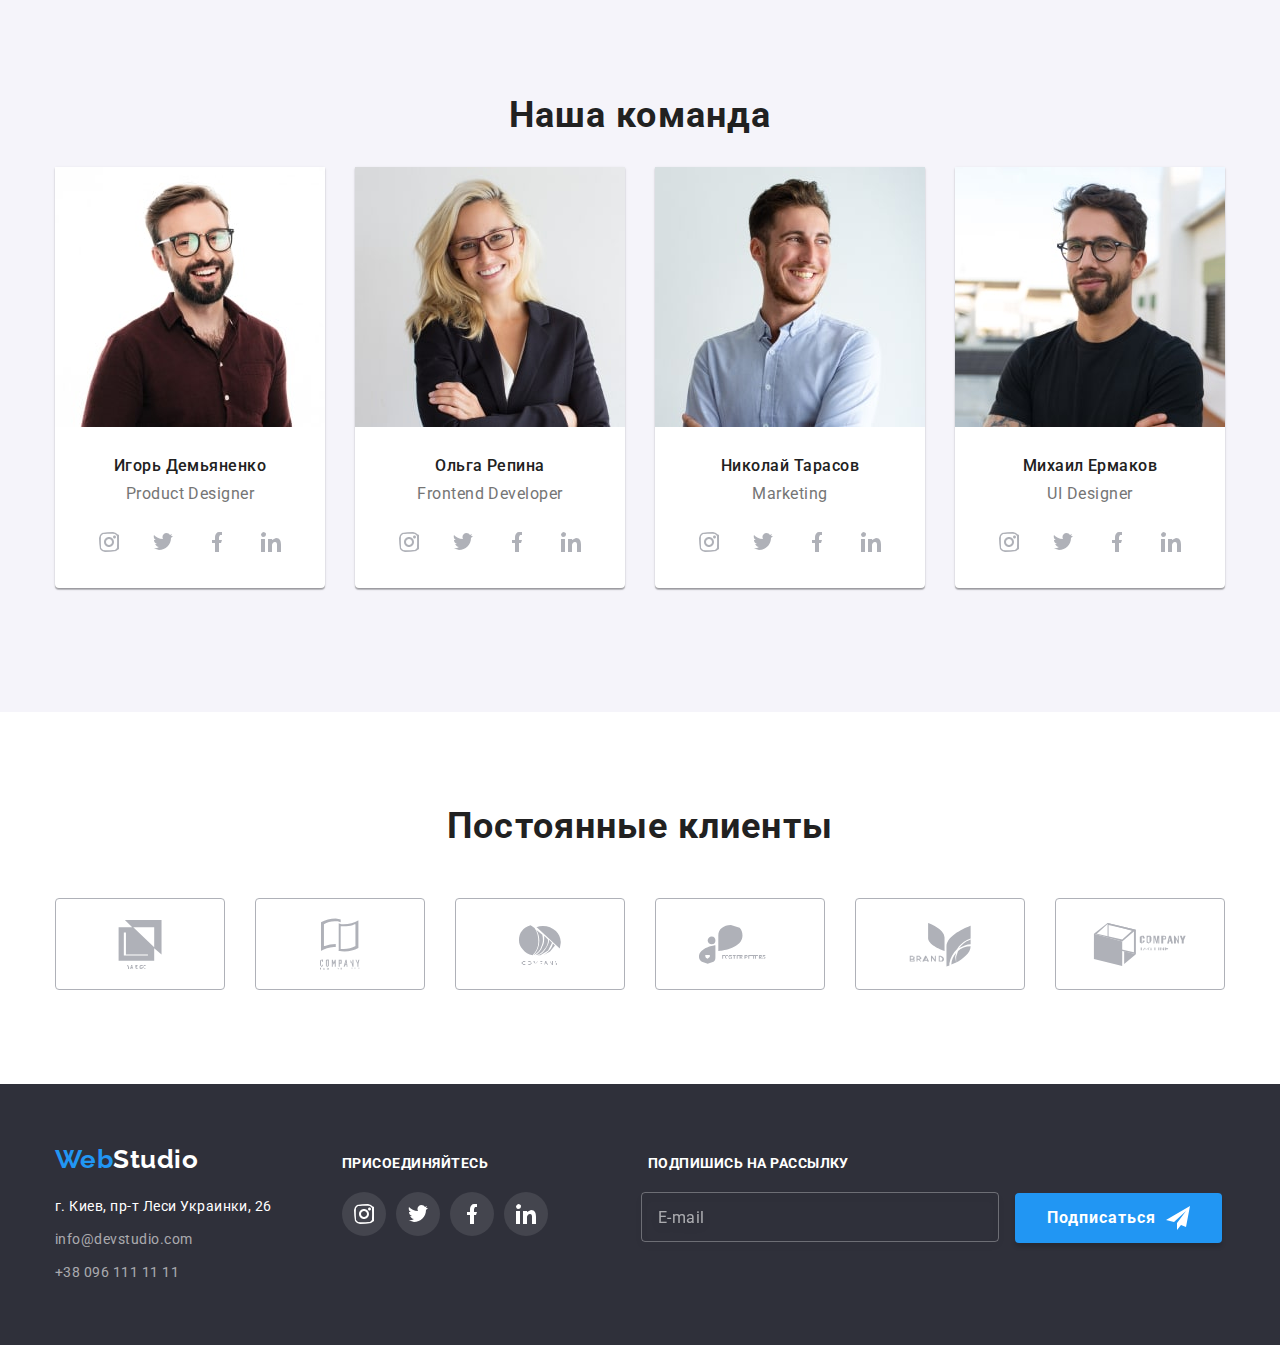
==== commit 38fd095e: "сделал все картинки по размерам" ====
--- a/index.html
+++ b/index.html
@@ -66,7 +66,7 @@
     </section>
 
 
-    <!-- -- Особенности -->
+    <!--Особенности-->
 
     <section class="features">
       <div class="container">
--- a/css/main.min.css
+++ b/css/main.min.css
@@ -1,2 +1,2 @@
-.input-checkbox{position:absolute;width:1px;height:1px;margin:-1px;border:0;padding:0;clip:rect(0 0 0 0);overflow:hidden}h1,h2,h3,h4,h5,h6,p,ul{margin-top:0;margin-bottom:0;padding-top:0;padding-bottom:0;padding-left:0}body{background-color:#ffffff;color:#212121;font-family:Roboto, sans-serif;letter-spacing:0.03em}.list{list-style:none}.button{padding:6px 22px;font-weight:500;font-size:16px;line-height:1.63;letter-spacing:0.03em;border:none;text-align:center;color:#212121;background-color:#f5f4fa;border-radius:4px;cursor:pointer;transition-duration:250ms;transition-timing-function:cubic-bezier(0.4, 0, 0.2, 1)}.button:hover,.button:focus{background-color:#2196f3;color:#fff;box-shadow:0px 3px 1px rgba(0,0,0,0.1),0px 1px 2px rgba(0,0,0,0.08),0px 2px 2px rgba(0,0,0,0.12)}.button-primary{padding:10px 32px;min-width:200px;font-weight:bold;font-size:16px;letter-spacing:0.06em;border:none;text-align:center;line-height:1.87;cursor:pointer;color:#fff;background-color:#2196f3;border-radius:4px;box-shadow:0px 4px 4px rgba(0,0,0,0.15);transition-duration:250ms;transition-timing-function:cubic-bezier(0.4, 0, 0.2, 1)}.button-primary:hover,.button-primary:focus{background-color:#188ce8}img{display:block;width:100%;height:auto}.container{margin:0 auto;padding:0 15px}@media screen and (min-width: 480px){.container{max-width:480px}}@media screen and (min-width: 768px){.container{max-width:768px}}@media screen and (min-width: 1200px){.container{max-width:1200px}}.social-link{display:flex;margin-bottom:30px;width:44px;height:44px;background-color:#fff;text-decoration:none;border-radius:50%;justify-content:center;align-items:center;transition-duration:250ms;transition-timing-function:cubic-bezier(0.4, 0, 0.2, 1)}.social-link:hover{background-color:#2196f3;--color5: #ffffff}.list-item:not(:last-child){margin-right:10px}.social-icon{width:20px;height:20px;fill:#afb1b8}.modal .close{position:absolute;top:8px;right:8px;width:30px;height:30px;background:#fff;border:1px solid rgba(0,0,0,0.1);border-radius:50%;box-sizing:border-box;cursor:pointer;transition-duration:250ms;transition-timing-function:cubic-bezier(0.4, 0, 0.2, 1)}.modal .close:focus .close-black{fill:#2196f3}.modal{padding:40px;position:relative;margin:0 auto;width:100%;background:#fff;box-shadow:0px 1px 3px rgba(0,0,0,0.12),0px 1px 1px rgba(0,0,0,0.14),0px 2px 1px rgba(0,0,0,0.2);border-radius:4px}.btn-close{margin:30px auto 0 auto}.backdrop{position:fixed;z-index:2;padding:93px 15px;top:0;left:0;width:100%;height:100%;background-color:rgba(0,0,0,0.2);overflow-y:scroll}.backdrop.is-hidden{opacity:0;pointer-events:none}@media screen and (min-width: 768px){.backdrop{position:fixed;z-index:2;padding:208px 159px}}@media screen and (min-width: 1200px){.backdrop{position:fixed;z-index:2;padding:220px 395px}}.modal-form{display:flex;flex-direction:column}.form-label{margin-top:10px;margin-bottom:4px;font-weight:400;font-size:12px;line-height:1.16;letter-spacing:0.01em;color:#757575}.form-input{width:100%;height:40px;padding-left:40px;border:1px solid rgba(33,33,33,0.2);border-radius:4px;transition-duration:250ms;transition-timing-function:cubic-bezier(0.4, 0, 0.2, 1)}.form-input:focus{outline:none;border:1px solid #2196f3}.form-input:focus+.input-icon{fill:#2196f3}.checkbox-modal{display:flex;align-items:center;justify-content:space-evenly;align-items:baseline}.textarea{height:120px;padding:12px 16px;resize:none;border:1px solid rgba(33,33,33,0.2);border-radius:4px;transition-duration:250ms;transition-timing-function:cubic-bezier(0.4, 0, 0.2, 1)}.textarea:focus{outline:none;border:1px solid #2196f3}textarea::placeholder{color:rgba(117,117,117,0.5)}.label-policy .link{color:#2196f3}.form-title{margin-bottom:12px;font-weight:700;font-size:20px;line-height:1.5;text-align:center;letter-spacing:0.03em}.input-wrapper{position:relative}.input-icon{position:absolute;display:block;top:50%;left:14px;transform:translateY(-50%);transition-duration:250ms;transition-timing-function:cubic-bezier(0.4, 0, 0.2, 1)}.label-policy{display:flex;font-weight:400;font-size:12px;line-height:1.166;letter-spacing:0.03em;cursor:pointer;margin-top:20px}.label-policy::before{content:"";display:block;width:16px;height:15px;border:2px solid #212121;border-radius:2px;margin-right:8px}.input-checkbox:checked+.label-policy::before{background-image:url("../images/icon-check.svg");border:none}.checkrow{display:flex;align-items:center;justify-content:space-evenly}.header{position:relative;padding:16px 0;width:100%;border-bottom:1px solid #ececec}.mobile-header{display:flex;align-items:center;justify-content:space-between}.logo-header{font-family:Raleway, sans-serif;color:#212121;font-weight:700;font-size:24px;line-height:1.167;letter-spacing:0.03em;text-decoration:none}.logo-color{color:#2196f3}.site-nav{margin-bottom:60px}.site-nav .item:not(:last-child){margin-bottom:40px}.site-nav .link{display:block;color:#212121;font-weight:500;font-size:18px;line-height:1.167;letter-spacing:0.02em;text-decoration:none;transition-duration:250ms;transition-timing-function:cubic-bezier(0.4, 0, 0.2, 1)}.site-nav .link:hover,.site-nav .link:focus{color:#2196f3}.site-nav .current{position:relative;color:#2196f3;transition-duration:250ms;transition-timing-function:cubic-bezier(0.4, 0, 0.2, 1)}.site-nav .current::after{position:absolute;content:"";left:0px;width:100%;height:4px;background-color:#2196f3;border-radius:50px}.site-contacts .item:not(:last-child){margin-bottom:16px}.site-contacts .link{display:flex;font-weight:500;font-size:18px;line-height:1.167;letter-spacing:0.02em;color:#757575;justify-content:center;align-items:center;text-decoration:none;transition-duration:250ms;transition-timing-function:cubic-bezier(0.4, 0, 0.2, 1)}.site-contacts .link:hover,.site-contacts .link:focus{--color4: #2196f3;color:#2196f3}.icon-contacts{margin-right:10px}.mobile-menu{display:none;z-index:1;position:absolute;padding:60px 0;top:100%;left:0;width:100%;height:393px;text-align:center;background:#fff;box-shadow:0px 4px 8px rgba(0,0,0,0.04),0px 2px 4px rgba(0,0,0,0.08),0px 1px 3px rgba(0,0,0,0.16)}.mobile-menu.is-open{display:block}.navigator-btn{display:inline-flex;margin:0;padding:0;border:none;background-color:transparent;cursor:pointer;width:40px;height:40px;justify-content:center;align-items:center}.icon-close{display:none}.navigator-btn.is-open .icon-close{display:block}.navigator-btn.is-open .icon-menu{display:none}.icon-menu,.icon-close{fill:#212121;transition-duration:250ms;transition-timing-function:cubic-bezier(0.4, 0, 0.2, 1)}.navigator-btn:hover .icon-menu,.navigator-btn:focus .icon-menu,.navigator-btn:hover .icon-close,.navigator-btn:focus .icon-close{fill:#2196f3}@media screen and (min-width: 480px){.site-nav .current::after{top:35.5px;left:188px;border-radius:50px;width:22%;height:4px}}@media screen and (min-width: 768px){.header{position:relative;padding:21px 0}.navigator-btn{display:none}.main-header{display:flex;align-items:center;justify-content:space-between}.logo-header{margin-right:88px}.mobile-menu{display:flex;justify-content:space-between;align-items:center;position:static;padding:0;height:auto;box-shadow:none}.site-nav .current::after{top:48.5px;left:0px;width:100%}.site-nav{display:flex;justify-content:space-between;width:294px;margin-bottom:0}.site-nav .link{font-size:14px;line-height:1.143}.site-nav .item:not(:last-child){margin-bottom:0px}.site-contacts{display:flex;flex-wrap:wrap;width:150px}.site-contacts .link{font-size:12px}}@media screen and (min-width: 1200px){.header{padding:24px 0 25px 0}.logo-header{margin-right:93px;font-size:26px;line-height:1.192}.site-nav .current::after{top:44.5px;left:0px;width:100%}.site-contacts{display:flex;flex-wrap:nowrap;align-items:center;width:340px}.site-contacts .item:not(:last-child){margin-bottom:0;margin-right:30px}.site-contacts .link{font-size:14px;line-height:1.143}}.hero{max-width:767px;padding:118px 0px;margin:0 auto;text-align:center;background-color:#2f303a;background-image:linear-gradient(to right, rgba(47,48,58,0.4), rgba(47,48,58,0.4)),url("/images/bg-image.jpg");background-position:center;background-size:cover;background-repeat:no-repeat}.hero .title{margin:0 auto 30px;max-width:360px;font-weight:900;font-size:26px;line-height:1.61;letter-spacing:0.06em;text-transform:uppercase;color:#fff}@media screen and (min-width: 480px) and (max-width: 767px){.hero{background-image:linear-gradient(to right, rgba(47,48,58,0.4), rgba(47,48,58,0.4)),url("/images/BG/mobileBG.jpg");background-position:center;background-size:cover;background-repeat:no-repeat}}@media screen and (min-width: 480px) and (max-width: 767px) and (min-device-pixel-ratio: 2), screen and (min-width: 480px) and (max-width: 767px) and (min-resolution: 192dpi), screen and (min-width: 480px) and (max-width: 767px) and (min-resolution: 2dppx){.hero{background-image:linear-gradient(to right, rgba(47,48,58,0.4), rgba(47,48,58,0.4)),url("/images/BG/mobileBG@2x.jpg")}}@media screen and (min-width: 768px){.hero{max-width:1200px;background-image:linear-gradient(to right, rgba(47,48,58,0.4), rgba(47,48,58,0.4)),url("/images/BG/tabletBG.jpg");background-position:center;background-size:cover;background-repeat:no-repeat}}@media screen and (min-width: 768px) and (min-device-pixel-ratio: 2), screen and (min-width: 768px) and (min-resolution: 192dpi), screen and (min-width: 768px) and (min-resolution: 2dppx){.hero{background-image:linear-gradient(to right, rgba(47,48,58,0.4), rgba(47,48,58,0.4)),url("/images/BG/tabletBG@2x.jpg")}}@media screen and (min-width: 1200px){.hero{max-width:1600px;padding:200px 0}.hero .title{padding:2px 0px;max-width:696px;font-size:44px;line-height:1.364}background-image:linear-gradient(to right, rgba(47,48,58,0.4), rgba(47,48,58,0.4)),url("/images/BG/desktopBG.jpg");background-position:center;background-size:cover;background-repeat:no-repeat}@media screen and (min-width: 1200px) and (min-device-pixel-ratio: 2), screen and (min-width: 1200px) and (min-resolution: 192dpi), screen and (min-width: 1200px) and (min-resolution: 2dppx){background-image:linear-gradient(to right, rgba(47,48,58,0.4), rgba(47,48,58,0.4)),url("/images/BG/desktopBG@2x.jpg")}@media screen and (min-width: 480px){.features{padding-top:60px;padding-bottom:60px}.features .text{font-size:14px;line-height:1.71;color:#757575}.features .title{margin-bottom:10px;font-weight:700;font-size:14px;line-height:1.14;color:#212121;text-align:center}.features .spec::before{content:"";display:block;margin-bottom:30px;height:120px;background:#f5f4fa;border-radius:4px;background-repeat:no-repeat;background-position:center;background-size:70px, 70px}.spec:not(:last-child){margin-bottom:30px}}.spec.icon-antena::before{background-image:url("../images/antenna.svg")}.spec.icon-clock::before{background-image:url("../images/clock.svg")}.spec.icon-nout::before{background-image:url("../images/Vector.svg")}.spec.icon-astronaut::before{background-image:url("../images/astronaut.svg")}@media screen and (min-width: 768px) and (max-width: 1200px){.features .list{display:flex;justify-content:space-between;flex-wrap:wrap}.features .spec{width:354px}.features .title{text-align:left}.spec:nth-last-child(-n+2){margin-bottom:0px}}@media screen and (min-width: 1200px){.features{padding-top:94px;padding-bottom:94px}.features .list{display:flex;justify-content:space-between}.features .title{text-align:left;font-weight:700;font-size:14px;line-height:1.14;color:#212121}.features .text{font-size:14px;line-height:1.71;color:#757575}.features .spec{width:270px;margin-bottom:0}.features .spec::before{content:"";display:block;height:120px;background:#f5f4fa;border-radius:4px;background-repeat:no-repeat;background-position:center;background-size:70px, 70px}.spec.icon-antena::before{background-image:url("../images/antenna.svg")}.spec.icon-clock::before{background-image:url("../images/clock.svg")}.spec.icon-nout::before{background-image:url("../images/Vector.svg")}.spec.icon-astronaut::before{background-image:url("../images/astronaut.svg")}}@media screen and (max-width: 1200px){.activity{display:none}}.activity{padding-bottom:94px}.activity .list{display:flex}.activity .title{padding-bottom:50px;font-weight:700;font-size:36px;line-height:1.16;text-align:center;color:#212121}.example+.example{margin-left:30px}.text-bg{font-weight:700;font-size:14px;line-height:1.14;letter-spacing:0.03em;text-transform:uppercase;padding-top:27px}.example{position:relative}.active{display:block;position:absolute;min-width:370px;min-height:70px;text-align:center;bottom:3px;right:0;background-color:rgba(47,48,58,0.8);color:#fff}@media screen and (min-width: 320px){.team{background-color:#f5f4fa;padding-top:60px;padding-bottom:60px}.team .title{font-size:28px;line-height:1.18;letter-spacing:0.03em;text-align:center;padding-bottom:30px}.social.list{display:flex}.cards{margin-bottom:30px;background-color:#fff;min-height:368px;box-shadow:0px 1px 3px rgba(0,0,0,0.12),0px 1px 1px rgba(0,0,0,0.14),0px 2px 1px rgba(0,0,0,0.2);border-radius:0px 0px 4px 4px}.social{justify-content:center}.social-link{margin-bottom:24px}}.employee{padding-top:30px;padding-bottom:10px;font-weight:500;font-size:16px;line-height:1.18;text-align:center;color:#212121}.profession{padding-bottom:16px;font-weight:400;font-size:16px;line-height:1.18;text-align:center;color:#757575}@media screen and (min-width: 768px){.team .list{display:flex;flex-wrap:wrap;justify-content:space-between}.social.list{display:flex;justify-content:center}.cards:nth-last-child(-n+2){margin-bottom:0}}@media screen and (min-width: 1200px){.team{padding-top:94px;padding-bottom:94px}.team .title{font-size:36px;line-height:1.17}.cards:nth-last-child(-n+2){margin-bottom:30px}}@media screen and (min-width: 480px){.clients{padding:60px 0}.clients-title{font-weight:700;font-size:36px;line-height:1.16;text-align:center;color:#212121}.clients-list{display:flex;flex-wrap:wrap;justify-content:space-between}.clients-item{display:flex;align-items:center}.clients-link{margin-top:30px;display:flex;width:210px;height:92px;text-decoration:none;justify-content:center;align-items:center;border:1px solid #afb1b8;border-radius:4px;fill:#afb1b8;transition-duration:250ms;transition-timing-function:cubic-bezier(0.4, 0, 0.2, 1)}.clients-link:hover{border-color:#2196f3;--color5: #2196f3}}@media screen and (min-width: 768px){.clients{padding:60px 0}.clients-link{width:226px;height:92px}.clients-title{font-size:28px;line-height:1.18;text-align:center;letter-spacing:0.03em}}@media screen and (min-width: 1200px){.clients{padding:94px 0}.clients-link{margin-top:0;display:flex;width:170px;height:92px;text-decoration:none;justify-content:center;align-items:center}.clients-title{font-size:36px;line-height:1.166;margin-bottom:50px}}@media screen and (min-width: 479px) and (max-width: 1199px){.footer{padding:60px 0;background-color:#2f303a}.cont-footer{display:flex;flex-direction:column;align-items:center}.logo-footer{display:block;margin-bottom:20px;font-family:Raleway, sans-serif;font-weight:700;font-size:24px;line-height:1.166;text-align:center;letter-spacing:0.03em;color:#fff;text-decoration:none}.address{display:flex;flex-direction:column;align-items:center;padding-bottom:60px}.office{font-style:normal;font-weight:normal;font-size:14px;line-height:1.7;letter-spacing:0.03em;color:#fff}.mail-footer{margin-top:8px;margin-bottom:8px;font-style:normal;font-weight:normal;font-size:14px;line-height:1.7;color:rgba(255,255,255,0.6);text-decoration:none;transition-duration:250ms;transition-timing-function:cubic-bezier(0.4, 0, 0.2, 1)}.mail-footer:hover,.mail-footer:focus{color:#2196f3}.tel-footer{font-style:normal;font-weight:normal;font-size:14px;line-height:1.7;color:rgba(255,255,255,0.6);text-decoration:none;transition-duration:250ms;transition-timing-function:cubic-bezier(0.4, 0, 0.2, 1)}.tel-footer:hover,.tel-footer:focus{color:#2196f3}.right-side{display:flex;flex-direction:column;align-items:center}.soc-footer{display:flex;justify-content:space-between}.social-footer .title{font-weight:700;text-align:center;font-size:14px;line-height:1.142;margin-bottom:20px;color:#fff;letter-spacing:0.03em}.footer-link{display:flex;width:44px;height:44px;background-color:rgba(255,255,255,0.1);text-decoration:none;border-radius:50%;justify-content:center;align-items:center;transition-duration:250ms;transition-timing-function:cubic-bezier(0.4, 0, 0.2, 1)}.footer-link:hover{background-color:#2196f3}.form-field{text-align:center}.form-field .title{margin-top:60px;font-weight:700;font-size:14px;line-height:1.142;letter-spacing:0.03em;color:#fff}.form-input-fotter{width:450px;height:50px;margin:20px 0;padding:15px 16px;background:transparent;border:1px solid rgba(255,255,255,0.3);box-sizing:border-box;filter:drop-shadow(0px 4px 4px rgba(0,0,0,0.15));border-radius:4px;color:cornsilk}.form-input-fotter::placeholder{font-weight:400;font-size:16px;line-height:1.25;letter-spacing:0.03em;color:rgba(255,255,255,0.6)}.form-input-fotter:focus{outline:none;border:1px solid #2196f3}.btn-subscribe{display:inline-flex;align-items:center;justify-content:center}.btnfly{margin-left:10px}}@media screen and (min-width: 768px) and (max-width: 1199px){.tablet-side{display:flex;flex-wrap:wrap;justify-content:space-around;align-items:baseline}.form-field .title{margin-top:0px}.form-input-fotter{margin:20px 166px 20px 152px}}@media screen and (min-width: 1200px){.address{display:flex;flex-direction:column;padding-bottom:60px}.footer{background-color:#2f303a}.logo-footer{display:inline-block;padding-bottom:20px;padding-top:60px;font-family:Raleway, sans-serif;font-weight:700;font-size:26px;line-height:1.2;color:#fff;text-decoration:none}.tablet-side{display:flex;align-items:baseline}.office{font-style:normal;font-weight:normal;font-size:14px;line-height:1.7;color:#fff}.mail-footer{margin-top:9px;margin-bottom:9px;font-style:normal;font-weight:normal;font-size:14px;line-height:1.7;color:rgba(255,255,255,0.6);text-decoration:none;transition-duration:250ms;transition-timing-function:cubic-bezier(0.4, 0, 0.2, 1)}.mail-footer:hover,.mail-footer:focus{color:#2196f3}.tel-footer{font-style:normal;font-weight:normal;font-size:14px;line-height:1.7;color:rgba(255,255,255,0.6);text-decoration:none;transition-duration:250ms;transition-timing-function:cubic-bezier(0.4, 0, 0.2, 1)}.tel-footer:hover,.tel-footer:focus{color:#2196f3}.footer-link{display:flex;width:44px;height:44px;background-color:rgba(255,255,255,0.1);text-decoration:none;border-radius:50%;justify-content:center;align-items:center;transition-duration:250ms;transition-timing-function:cubic-bezier(0.4, 0, 0.2, 1)}.footer-link:hover{background-color:#2196f3}.soc-footer{display:flex;justify-content:center}.social-footer{margin-right:93px;margin-left:70px}.social-footer .title{font-weight:700;font-size:14px;line-height:1.14;margin-bottom:20px;color:#fff}.right-side{display:flex;align-items:normal}.form-field .title{margin-bottom:20px;padding-left:7px;font-weight:700;font-size:14px;line-height:1.14;color:#fff}.form-input-fotter{width:358px;height:50px;margin-right:12px;padding:15px 16px;background:transparent;border:1px solid rgba(255,255,255,0.3);box-sizing:border-box;filter:drop-shadow(0px 4px 4px rgba(0,0,0,0.15));border-radius:4px;color:cornsilk}.form-input-fotter::placeholder{font-weight:400;font-size:16px;line-height:1.25;letter-spacing:0.03em;color:rgba(255,255,255,0.6)}.form-input-fotter:focus{outline:none;border:1px solid #2196f3}.btn-subscribe{display:inline-flex;align-items:center;justify-content:center}.btnfly{margin-left:10px}}
+.input-checkbox{position:absolute;width:1px;height:1px;margin:-1px;border:0;padding:0;clip:rect(0 0 0 0);overflow:hidden}h1,h2,h3,h4,h5,h6,p,ul{margin-top:0;margin-bottom:0;padding-top:0;padding-bottom:0;padding-left:0}body{background-color:#ffffff;color:#212121;font-family:Roboto, sans-serif;letter-spacing:0.03em}.list{list-style:none}.button{padding:6px 22px;font-weight:500;font-size:16px;line-height:1.63;letter-spacing:0.03em;border:none;text-align:center;color:#212121;background-color:#f5f4fa;border-radius:4px;cursor:pointer;transition-duration:250ms;transition-timing-function:cubic-bezier(0.4, 0, 0.2, 1)}.button:hover,.button:focus{background-color:#2196f3;color:#fff;box-shadow:0px 3px 1px rgba(0,0,0,0.1),0px 1px 2px rgba(0,0,0,0.08),0px 2px 2px rgba(0,0,0,0.12)}.button-primary{padding:10px 32px;min-width:200px;font-weight:bold;font-size:16px;letter-spacing:0.06em;border:none;text-align:center;line-height:1.87;cursor:pointer;color:#fff;background-color:#2196f3;border-radius:4px;box-shadow:0px 4px 4px rgba(0,0,0,0.15);transition-duration:250ms;transition-timing-function:cubic-bezier(0.4, 0, 0.2, 1)}.button-primary:hover,.button-primary:focus{background-color:#188ce8}img{display:block;width:100%;height:auto}.container{margin:0 auto;padding:0 15px}@media screen and (min-width: 480px){.container{max-width:480px}}@media screen and (min-width: 768px){.container{max-width:768px}}@media screen and (min-width: 1200px){.container{max-width:1200px}}.social-link{display:flex;margin-bottom:30px;width:44px;height:44px;background-color:#fff;text-decoration:none;border-radius:50%;justify-content:center;align-items:center;transition-duration:250ms;transition-timing-function:cubic-bezier(0.4, 0, 0.2, 1)}.social-link:hover{background-color:#2196f3;--color5: #ffffff}.list-item:not(:last-child){margin-right:10px}.social-icon{width:20px;height:20px;fill:#afb1b8}.modal .close{position:absolute;top:8px;right:8px;width:30px;height:30px;background:#fff;border:1px solid rgba(0,0,0,0.1);border-radius:50%;box-sizing:border-box;cursor:pointer;transition-duration:250ms;transition-timing-function:cubic-bezier(0.4, 0, 0.2, 1)}.modal .close:focus .close-black{fill:#2196f3}.modal{padding:40px;position:relative;margin:0 auto;width:100%;background:#fff;box-shadow:0px 1px 3px rgba(0,0,0,0.12),0px 1px 1px rgba(0,0,0,0.14),0px 2px 1px rgba(0,0,0,0.2);border-radius:4px}.btn-close{margin:30px auto 0 auto}.backdrop{position:fixed;z-index:2;padding:93px 15px;top:0;left:0;width:100%;height:100%;background-color:rgba(0,0,0,0.2);overflow-y:scroll}.backdrop.is-hidden{opacity:0;pointer-events:none}@media screen and (min-width: 768px){.backdrop{position:fixed;z-index:2;padding:208px 159px}}@media screen and (min-width: 1200px){.backdrop{position:fixed;z-index:2;padding:220px 395px}}.modal-form{display:flex;flex-direction:column}.form-label{margin-top:10px;margin-bottom:4px;font-weight:400;font-size:12px;line-height:1.16;letter-spacing:0.01em;color:#757575}.form-input{width:100%;height:40px;padding-left:40px;border:1px solid rgba(33,33,33,0.2);border-radius:4px;transition-duration:250ms;transition-timing-function:cubic-bezier(0.4, 0, 0.2, 1)}.form-input:focus{outline:none;border:1px solid #2196f3}.form-input:focus+.input-icon{fill:#2196f3}.checkbox-modal{display:flex;align-items:center;justify-content:space-evenly;align-items:baseline}.textarea{height:120px;padding:12px 16px;resize:none;border:1px solid rgba(33,33,33,0.2);border-radius:4px;transition-duration:250ms;transition-timing-function:cubic-bezier(0.4, 0, 0.2, 1)}.textarea:focus{outline:none;border:1px solid #2196f3}textarea::placeholder{color:rgba(117,117,117,0.5)}.label-policy .link{color:#2196f3}.form-title{margin-bottom:12px;font-weight:700;font-size:20px;line-height:1.5;text-align:center;letter-spacing:0.03em}.input-wrapper{position:relative}.input-icon{position:absolute;display:block;top:50%;left:14px;transform:translateY(-50%);transition-duration:250ms;transition-timing-function:cubic-bezier(0.4, 0, 0.2, 1)}.label-policy{display:flex;font-weight:400;font-size:12px;line-height:1.166;letter-spacing:0.03em;cursor:pointer;margin-top:20px}.label-policy::before{content:"";display:block;width:16px;height:15px;border:2px solid #212121;border-radius:2px;margin-right:8px}.input-checkbox:checked+.label-policy::before{background-image:url("../images/icon-check.svg");border:none}.checkrow{display:flex;align-items:center;justify-content:space-evenly}.header{position:relative;padding:16px 0;width:100%;border-bottom:1px solid #ececec}.mobile-header{display:flex;align-items:center;justify-content:space-between}.logo-header{font-family:Raleway, sans-serif;color:#212121;font-weight:700;font-size:24px;line-height:1.167;letter-spacing:0.03em;text-decoration:none}.logo-color{color:#2196f3}.site-nav{margin-bottom:60px}.site-nav .item:not(:last-child){margin-bottom:40px}.site-nav .link{display:block;color:#212121;font-weight:500;font-size:18px;line-height:1.167;letter-spacing:0.02em;text-decoration:none;transition-duration:250ms;transition-timing-function:cubic-bezier(0.4, 0, 0.2, 1)}.site-nav .link:hover,.site-nav .link:focus{color:#2196f3}.site-nav .current{position:relative;color:#2196f3;transition-duration:250ms;transition-timing-function:cubic-bezier(0.4, 0, 0.2, 1)}.site-nav .current::after{position:absolute;content:"";left:0px;width:100%;height:4px;background-color:#2196f3;border-radius:50px}.site-contacts .item:not(:last-child){margin-bottom:16px}.site-contacts .link{display:flex;font-weight:500;font-size:18px;line-height:1.167;letter-spacing:0.02em;color:#757575;justify-content:center;align-items:center;text-decoration:none;transition-duration:250ms;transition-timing-function:cubic-bezier(0.4, 0, 0.2, 1)}.site-contacts .link:hover,.site-contacts .link:focus{--color4: #2196f3;color:#2196f3}.icon-contacts{margin-right:10px}.mobile-menu{display:none;z-index:1;position:absolute;padding:60px 0;top:100%;left:0;width:100%;height:393px;text-align:center;background:#fff;box-shadow:0px 4px 8px rgba(0,0,0,0.04),0px 2px 4px rgba(0,0,0,0.08),0px 1px 3px rgba(0,0,0,0.16)}.mobile-menu.is-open{display:block}.navigator-btn{display:inline-flex;margin:0;padding:0;border:none;background-color:transparent;cursor:pointer;width:40px;height:40px;justify-content:center;align-items:center}.icon-close{display:none}.navigator-btn.is-open .icon-close{display:block}.navigator-btn.is-open .icon-menu{display:none}.icon-menu,.icon-close{fill:#212121;transition-duration:250ms;transition-timing-function:cubic-bezier(0.4, 0, 0.2, 1)}.navigator-btn:hover .icon-menu,.navigator-btn:focus .icon-menu,.navigator-btn:hover .icon-close,.navigator-btn:focus .icon-close{fill:#2196f3}@media screen and (min-width: 480px){.site-nav .current::after{top:35.5px;left:188px;border-radius:50px;width:22%;height:4px}.logo-header{padding-left:15px}}@media screen and (min-width: 768px){.header{position:relative;padding:21px 0}.navigator-btn{display:none}.main-header{display:flex;align-items:center;justify-content:space-between}.logo-header{margin-right:88px}.mobile-menu{display:flex;justify-content:space-between;align-items:center;position:static;padding:0;height:auto;box-shadow:none}.site-nav .current::after{top:48.5px;left:0px;width:100%}.site-nav{display:flex;justify-content:space-between;width:294px;margin-bottom:0}.site-nav .link{font-size:14px;line-height:1.143}.site-nav .item:not(:last-child){margin-bottom:0px}.site-contacts{display:flex;flex-wrap:wrap;width:150px}.site-contacts .link{font-size:12px}}@media screen and (min-width: 1200px){.header{padding:24px 0 25px 0}.logo-header{margin-right:93px;font-size:26px;line-height:1.192}.site-nav .current::after{top:44.5px;left:0px;width:100%}.site-contacts{display:flex;flex-wrap:nowrap;align-items:center;width:340px}.site-contacts .item:not(:last-child){margin-bottom:0;margin-right:30px}.site-contacts .link{font-size:14px;line-height:1.143}}.hero{max-width:767px;padding:118px 0px;margin:0 auto;text-align:center;background-color:#2f303a;background-image:linear-gradient(to right, rgba(47,48,58,0.4), rgba(47,48,58,0.4)),url("/images/bg-image.jpg");background-position:center;background-size:cover;background-repeat:no-repeat}.hero .title{margin:0 auto 30px;max-width:360px;font-weight:900;font-size:26px;line-height:1.61;letter-spacing:0.06em;text-transform:uppercase;color:#fff}@media screen and (min-width: 480px) and (max-width: 767px){.hero{background-image:linear-gradient(to right, rgba(47,48,58,0.4), rgba(47,48,58,0.4)),url("/images/BG/mobileBG.jpg");background-position:center;background-size:cover;background-repeat:no-repeat}}@media screen and (min-width: 480px) and (max-width: 767px) and (min-device-pixel-ratio: 2), screen and (min-width: 480px) and (max-width: 767px) and (min-resolution: 192dpi), screen and (min-width: 480px) and (max-width: 767px) and (min-resolution: 2dppx){.hero{background-image:linear-gradient(to right, rgba(47,48,58,0.4), rgba(47,48,58,0.4)),url("/images/BG/mobileBG@2x.jpg")}}@media screen and (min-width: 768px){.hero{max-width:1200px;background-image:linear-gradient(to right, rgba(47,48,58,0.4), rgba(47,48,58,0.4)),url("/images/BG/tabletBG.jpg");background-position:center;background-size:cover;background-repeat:no-repeat}}@media screen and (min-width: 768px) and (min-device-pixel-ratio: 2), screen and (min-width: 768px) and (min-resolution: 192dpi), screen and (min-width: 768px) and (min-resolution: 2dppx){.hero{background-image:linear-gradient(to right, rgba(47,48,58,0.4), rgba(47,48,58,0.4)),url("/images/BG/tabletBG@2x.jpg")}}@media screen and (min-width: 1200px){.hero{max-width:1600px;padding:200px 0}.hero .title{padding:2px 0px;max-width:696px;font-size:44px;line-height:1.364}background-image:linear-gradient(to right, rgba(47,48,58,0.4), rgba(47,48,58,0.4)),url("/images/BG/desktopBG.jpg");background-position:center;background-size:cover;background-repeat:no-repeat}@media screen and (min-width: 1200px) and (min-device-pixel-ratio: 2), screen and (min-width: 1200px) and (min-resolution: 192dpi), screen and (min-width: 1200px) and (min-resolution: 2dppx){background-image:linear-gradient(to right, rgba(47,48,58,0.4), rgba(47,48,58,0.4)),url("/images/BG/desktopBG@2x.jpg")}@media screen and (min-width: 480px){.features{padding-top:60px;padding-bottom:60px}.features .text{font-size:14px;line-height:1.71;color:#757575}.features .title{margin-bottom:10px;font-weight:700;font-size:14px;line-height:1.14;color:#212121;text-align:center}.features .spec::before{content:"";display:block;margin-bottom:30px;height:120px;background:#f5f4fa;border-radius:4px;background-repeat:no-repeat;background-position:center;background-size:70px, 70px}.spec:not(:last-child){margin-bottom:30px}}.spec.icon-antena::before{background-image:url("../images/antenna.svg")}.spec.icon-clock::before{background-image:url("../images/clock.svg")}.spec.icon-nout::before{background-image:url("../images/Vector.svg")}.spec.icon-astronaut::before{background-image:url("../images/astronaut.svg")}@media screen and (min-width: 768px) and (max-width: 1200px){.features .list{display:flex;justify-content:space-between;flex-wrap:wrap}.features .spec{width:354px}.features .title{text-align:left}.spec:nth-last-child(-n+2){margin-bottom:0px}}@media screen and (min-width: 1200px){.features{padding-top:94px;padding-bottom:94px}.features .list{display:flex;justify-content:space-between}.features .title{text-align:left;font-weight:700;font-size:14px;line-height:1.14;color:#212121}.features .text{font-size:14px;line-height:1.71;color:#757575}.features .spec{width:270px;margin-bottom:0}.features .spec::before{content:"";display:block;height:120px;background:#f5f4fa;border-radius:4px;background-repeat:no-repeat;background-position:center;background-size:70px, 70px}.spec.icon-antena::before{background-image:url("../images/antenna.svg")}.spec.icon-clock::before{background-image:url("../images/clock.svg")}.spec.icon-nout::before{background-image:url("../images/Vector.svg")}.spec.icon-astronaut::before{background-image:url("../images/astronaut.svg")}}@media screen and (max-width: 1200px){.activity{display:none}}.activity{padding-bottom:94px}.activity .list{display:flex}.activity .title{padding-bottom:50px;font-weight:700;font-size:36px;line-height:1.16;text-align:center;color:#212121}.example+.example{margin-left:30px}.text-bg{font-weight:700;font-size:14px;line-height:1.14;letter-spacing:0.03em;text-transform:uppercase;padding-top:27px}.example{position:relative}.active{display:block;position:absolute;min-width:370px;min-height:70px;text-align:center;bottom:3px;right:0;background-color:rgba(47,48,58,0.8);color:#fff}@media screen and (min-width: 320px){.team{background-color:#f5f4fa;padding-top:60px;padding-bottom:60px}.team .title{font-size:28px;line-height:1.18;letter-spacing:0.03em;text-align:center;padding-bottom:30px}.social.list{display:flex}.cards{margin-bottom:30px;background-color:#fff;min-height:368px;box-shadow:0px 1px 3px rgba(0,0,0,0.12),0px 1px 1px rgba(0,0,0,0.14),0px 2px 1px rgba(0,0,0,0.2);border-radius:0px 0px 4px 4px}.social{justify-content:center}.social-link{margin-bottom:24px}}.employee{padding-top:30px;padding-bottom:10px;font-weight:500;font-size:16px;line-height:1.18;text-align:center;color:#212121}.profession{padding-bottom:16px;font-weight:400;font-size:16px;line-height:1.18;text-align:center;color:#757575}@media screen and (min-width: 768px){.team .list{display:flex;flex-wrap:wrap;justify-content:space-between}.social.list{display:flex;justify-content:center}.cards:nth-last-child(-n+2){margin-bottom:0}}@media screen and (min-width: 1200px){.team{padding-top:94px;padding-bottom:94px}.team .title{font-size:36px;line-height:1.17}.cards:nth-last-child(-n+2){margin-bottom:30px}}@media screen and (min-width: 480px){.clients{padding:60px 0}.clients-title{font-weight:700;font-size:36px;line-height:1.16;text-align:center;color:#212121}.clients-list{display:flex;flex-wrap:wrap;justify-content:space-between}.clients-item{display:flex;align-items:center}.clients-link{margin-top:30px;display:flex;width:210px;height:92px;text-decoration:none;justify-content:center;align-items:center;border:1px solid #afb1b8;border-radius:4px;fill:#afb1b8;transition-duration:250ms;transition-timing-function:cubic-bezier(0.4, 0, 0.2, 1)}.clients-link:hover{border-color:#2196f3;--color5: #2196f3}}@media screen and (min-width: 768px){.clients{padding:60px 0}.clients-link{width:226px;height:92px}.clients-title{font-size:28px;line-height:1.18;text-align:center;letter-spacing:0.03em}}@media screen and (min-width: 1200px){.clients{padding:94px 0}.clients-link{margin-top:0;display:flex;width:170px;height:92px;text-decoration:none;justify-content:center;align-items:center}.clients-title{font-size:36px;line-height:1.166;margin-bottom:50px}}@media screen and (min-width: 479px) and (max-width: 1199px){.footer{padding:60px 0;background-color:#2f303a}.cont-footer{display:flex;flex-direction:column;align-items:center}.logo-footer{display:block;margin-bottom:20px;font-family:Raleway, sans-serif;font-weight:700;font-size:24px;line-height:1.166;text-align:center;letter-spacing:0.03em;color:#fff;text-decoration:none}.address{display:flex;flex-direction:column;align-items:center;padding-bottom:60px}.office{font-style:normal;font-weight:normal;font-size:14px;line-height:1.7;letter-spacing:0.03em;color:#fff}.mail-footer{margin-top:8px;margin-bottom:8px;font-style:normal;font-weight:normal;font-size:14px;line-height:1.7;color:rgba(255,255,255,0.6);text-decoration:none;transition-duration:250ms;transition-timing-function:cubic-bezier(0.4, 0, 0.2, 1)}.mail-footer:hover,.mail-footer:focus{color:#2196f3}.tel-footer{font-style:normal;font-weight:normal;font-size:14px;line-height:1.7;color:rgba(255,255,255,0.6);text-decoration:none;transition-duration:250ms;transition-timing-function:cubic-bezier(0.4, 0, 0.2, 1)}.tel-footer:hover,.tel-footer:focus{color:#2196f3}.right-side{display:flex;flex-direction:column;align-items:center}.soc-footer{display:flex;justify-content:space-between}.social-footer .title{font-weight:700;text-align:center;font-size:14px;line-height:1.142;margin-bottom:20px;color:#fff;letter-spacing:0.03em}.footer-link{display:flex;width:44px;height:44px;background-color:rgba(255,255,255,0.1);text-decoration:none;border-radius:50%;justify-content:center;align-items:center;transition-duration:250ms;transition-timing-function:cubic-bezier(0.4, 0, 0.2, 1)}.footer-link:hover{background-color:#2196f3}.form-field{text-align:center}.form-field .title{margin-top:60px;font-weight:700;font-size:14px;line-height:1.142;letter-spacing:0.03em;color:#fff}.form-input-fotter{width:450px;height:50px;margin:20px 0;padding:15px 16px;background:transparent;border:1px solid rgba(255,255,255,0.3);box-sizing:border-box;filter:drop-shadow(0px 4px 4px rgba(0,0,0,0.15));border-radius:4px;color:cornsilk}.form-input-fotter::placeholder{font-weight:400;font-size:16px;line-height:1.25;letter-spacing:0.03em;color:rgba(255,255,255,0.6)}.form-input-fotter:focus{outline:none;border:1px solid #2196f3}.btn-subscribe{display:inline-flex;align-items:center;justify-content:center}.btnfly{margin-left:10px}}@media screen and (min-width: 768px) and (max-width: 1199px){.tablet-side{display:flex;flex-wrap:wrap;justify-content:space-around;align-items:baseline}.form-field .title{margin-top:0px}.form-input-fotter{margin:20px 166px 20px 152px}}@media screen and (min-width: 1200px){.address{display:flex;flex-direction:column;padding-bottom:60px}.footer{background-color:#2f303a}.logo-footer{display:inline-block;padding-bottom:20px;padding-top:60px;font-family:Raleway, sans-serif;font-weight:700;font-size:26px;line-height:1.2;color:#fff;text-decoration:none}.tablet-side{display:flex;align-items:baseline}.office{font-style:normal;font-weight:normal;font-size:14px;line-height:1.7;color:#fff}.mail-footer{margin-top:9px;margin-bottom:9px;font-style:normal;font-weight:normal;font-size:14px;line-height:1.7;color:rgba(255,255,255,0.6);text-decoration:none;transition-duration:250ms;transition-timing-function:cubic-bezier(0.4, 0, 0.2, 1)}.mail-footer:hover,.mail-footer:focus{color:#2196f3}.tel-footer{font-style:normal;font-weight:normal;font-size:14px;line-height:1.7;color:rgba(255,255,255,0.6);text-decoration:none;transition-duration:250ms;transition-timing-function:cubic-bezier(0.4, 0, 0.2, 1)}.tel-footer:hover,.tel-footer:focus{color:#2196f3}.footer-link{display:flex;width:44px;height:44px;background-color:rgba(255,255,255,0.1);text-decoration:none;border-radius:50%;justify-content:center;align-items:center;transition-duration:250ms;transition-timing-function:cubic-bezier(0.4, 0, 0.2, 1)}.footer-link:hover{background-color:#2196f3}.soc-footer{display:flex;justify-content:center}.social-footer{margin-right:93px;margin-left:70px}.social-footer .title{font-weight:700;font-size:14px;line-height:1.14;margin-bottom:20px;color:#fff}.right-side{display:flex;align-items:normal}.form-field .title{margin-bottom:20px;padding-left:7px;font-weight:700;font-size:14px;line-height:1.14;color:#fff}.form-input-fotter{width:358px;height:50px;margin-right:12px;padding:15px 16px;background:transparent;border:1px solid rgba(255,255,255,0.3);box-sizing:border-box;filter:drop-shadow(0px 4px 4px rgba(0,0,0,0.15));border-radius:4px;color:cornsilk}.form-input-fotter::placeholder{font-weight:400;font-size:16px;line-height:1.25;letter-spacing:0.03em;color:rgba(255,255,255,0.6)}.form-input-fotter:focus{outline:none;border:1px solid #2196f3}.btn-subscribe{display:inline-flex;align-items:center;justify-content:center}.btnfly{margin-left:10px}}
 /*# sourceMappingURL=main.min.css.map */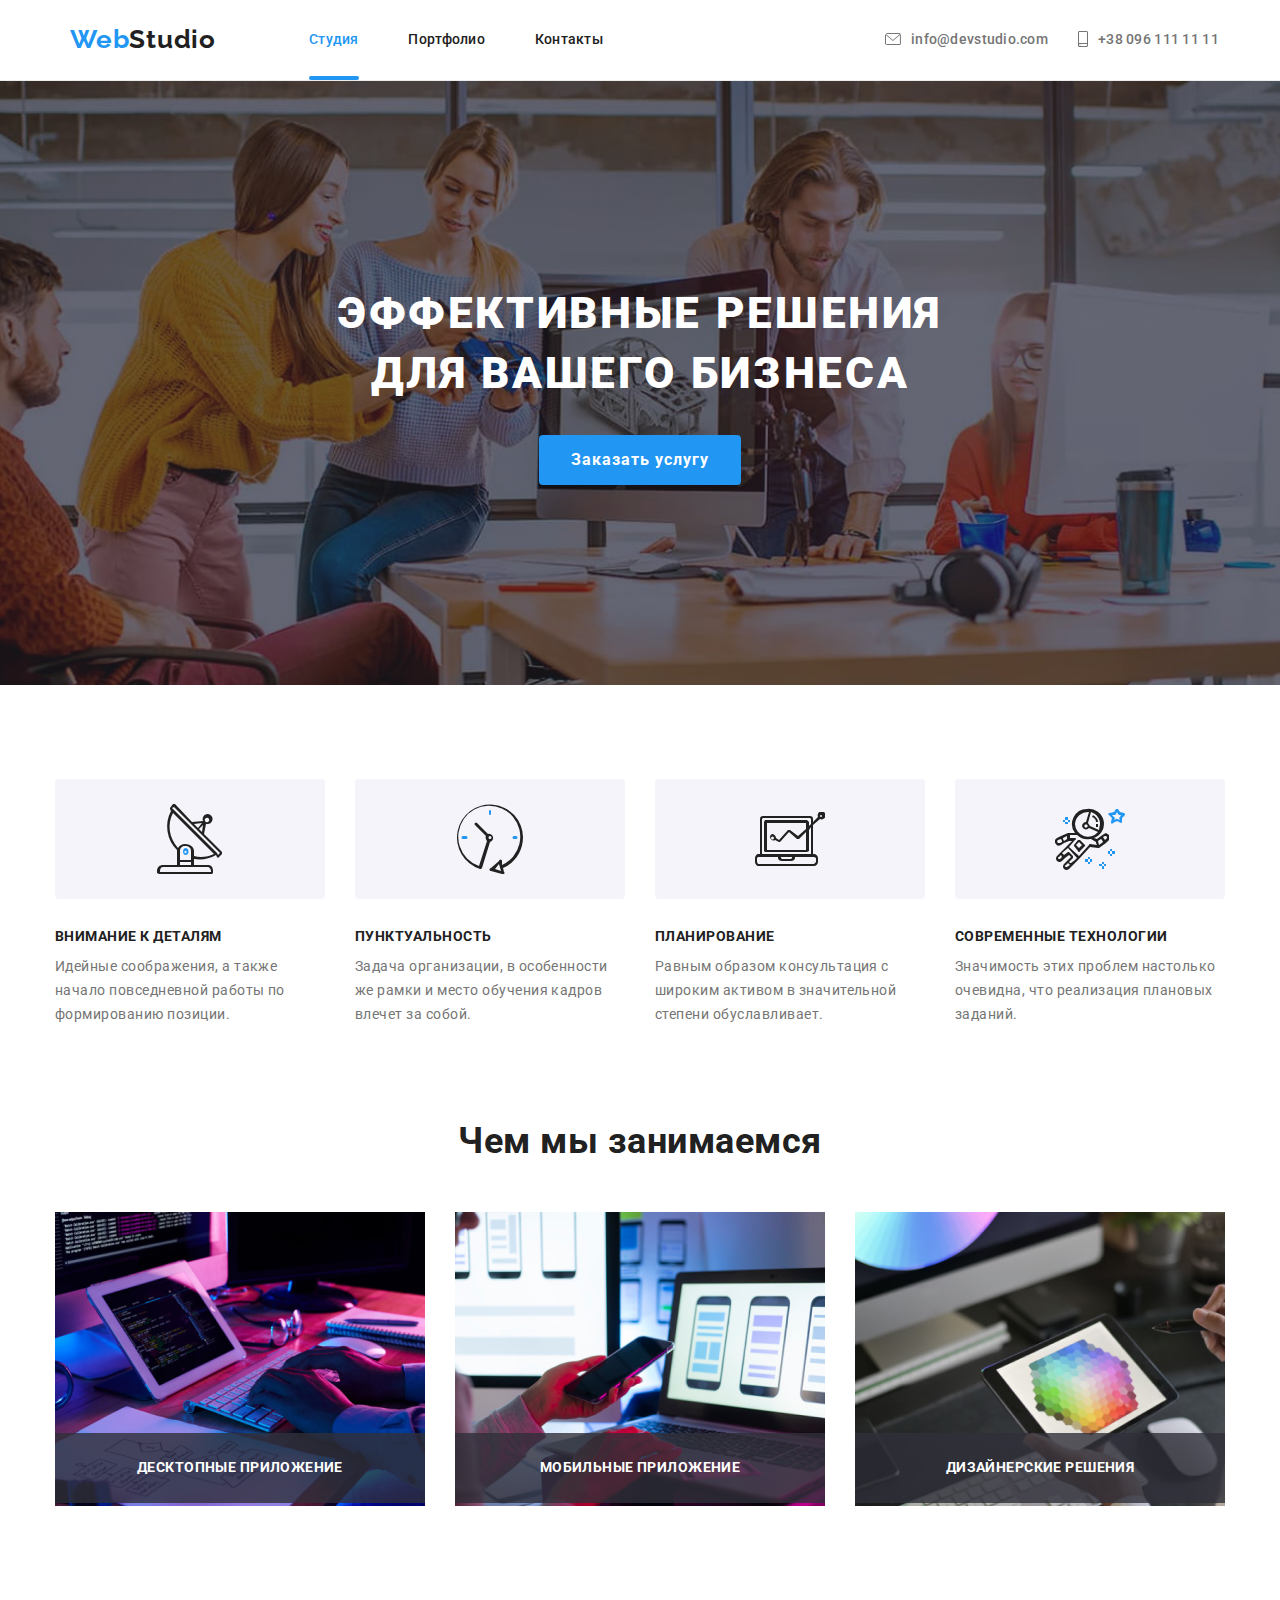
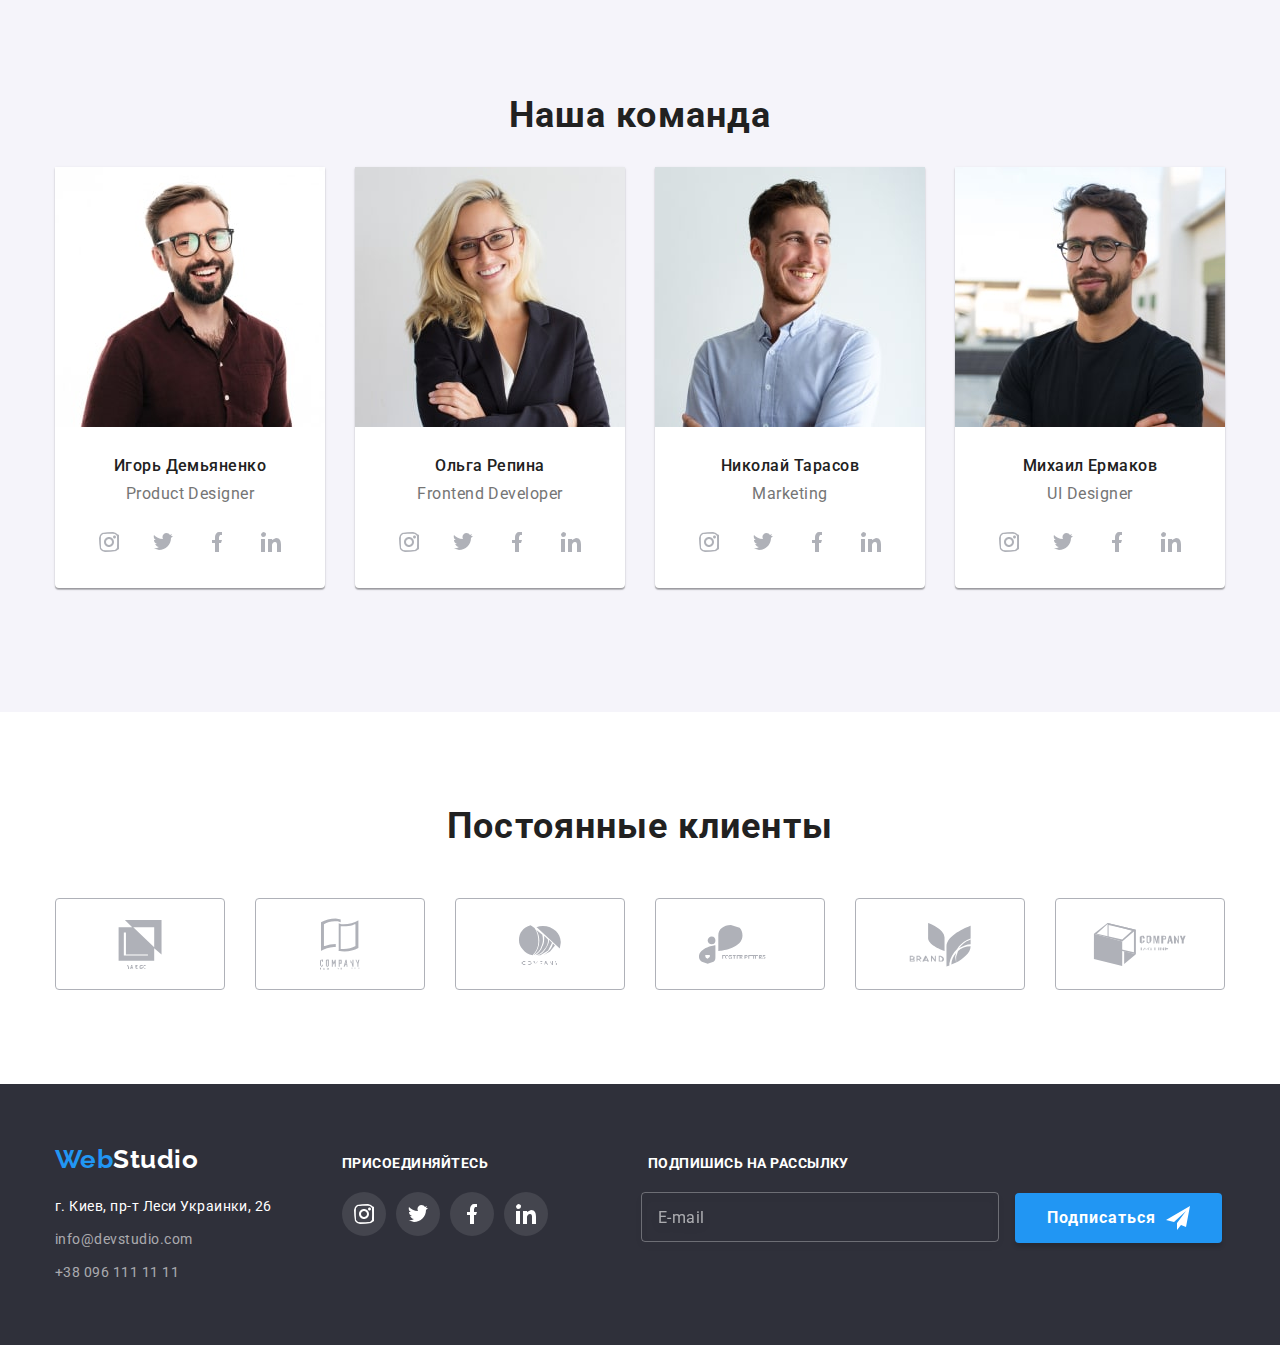
==== commit f7afd2f3: "123" ====
--- a/index.html
+++ b/index.html
@@ -489,24 +489,9 @@
   </div>
 
 
-
-
-
-
-
   <script src="./js/modal.js"></script>
   <script src="./js/mobile-menu.js"></script>
-  <script>
-    (() => {
-      document.querySelector('.js-speaker-form').addEventListener('submit', e => {
-        e.preventDefault();
-
-        new FormData(e.currentTarget).forEach((value, name) =>
-          console.log(`${name}: ${value}`),
-        );
-      });
-    })();
-  </script>
+  
 
 </body>
 
--- a/css/main.min.css
+++ b/css/main.min.css
@@ -1,2 +1,2 @@
-.input-checkbox{position:absolute;width:1px;height:1px;margin:-1px;border:0;padding:0;clip:rect(0 0 0 0);overflow:hidden}h1,h2,h3,h4,h5,h6,p,ul{margin-top:0;margin-bottom:0;padding-top:0;padding-bottom:0;padding-left:0}body{background-color:#ffffff;color:#212121;font-family:Roboto, sans-serif;letter-spacing:0.03em}.list{list-style:none}.button{padding:6px 22px;font-weight:500;font-size:16px;line-height:1.63;letter-spacing:0.03em;border:none;text-align:center;color:#212121;background-color:#f5f4fa;border-radius:4px;cursor:pointer;transition-duration:250ms;transition-timing-function:cubic-bezier(0.4, 0, 0.2, 1)}.button:hover,.button:focus{background-color:#2196f3;color:#fff;box-shadow:0px 3px 1px rgba(0,0,0,0.1),0px 1px 2px rgba(0,0,0,0.08),0px 2px 2px rgba(0,0,0,0.12)}.button-primary{padding:10px 32px;min-width:200px;font-weight:bold;font-size:16px;letter-spacing:0.06em;border:none;text-align:center;line-height:1.87;cursor:pointer;color:#fff;background-color:#2196f3;border-radius:4px;box-shadow:0px 4px 4px rgba(0,0,0,0.15);transition-duration:250ms;transition-timing-function:cubic-bezier(0.4, 0, 0.2, 1)}.button-primary:hover,.button-primary:focus{background-color:#188ce8}img{display:block;width:100%;height:auto}.container{margin:0 auto;padding:0 15px}@media screen and (min-width: 480px){.container{max-width:480px}}@media screen and (min-width: 768px){.container{max-width:768px}}@media screen and (min-width: 1200px){.container{max-width:1200px}}.social-link{display:flex;margin-bottom:30px;width:44px;height:44px;background-color:#fff;text-decoration:none;border-radius:50%;justify-content:center;align-items:center;transition-duration:250ms;transition-timing-function:cubic-bezier(0.4, 0, 0.2, 1)}.social-link:hover{background-color:#2196f3;--color5: #ffffff}.list-item:not(:last-child){margin-right:10px}.social-icon{width:20px;height:20px;fill:#afb1b8}.modal .close{position:absolute;top:8px;right:8px;width:30px;height:30px;background:#fff;border:1px solid rgba(0,0,0,0.1);border-radius:50%;box-sizing:border-box;cursor:pointer;transition-duration:250ms;transition-timing-function:cubic-bezier(0.4, 0, 0.2, 1)}.modal .close:focus .close-black{fill:#2196f3}.modal{padding:40px;position:relative;margin:0 auto;width:100%;background:#fff;box-shadow:0px 1px 3px rgba(0,0,0,0.12),0px 1px 1px rgba(0,0,0,0.14),0px 2px 1px rgba(0,0,0,0.2);border-radius:4px}.btn-close{margin:30px auto 0 auto}.backdrop{position:fixed;z-index:2;padding:93px 15px;top:0;left:0;width:100%;height:100%;background-color:rgba(0,0,0,0.2);overflow-y:scroll}.backdrop.is-hidden{opacity:0;pointer-events:none}@media screen and (min-width: 768px){.backdrop{position:fixed;z-index:2;padding:208px 159px}}@media screen and (min-width: 1200px){.backdrop{position:fixed;z-index:2;padding:220px 395px}}.modal-form{display:flex;flex-direction:column}.form-label{margin-top:10px;margin-bottom:4px;font-weight:400;font-size:12px;line-height:1.16;letter-spacing:0.01em;color:#757575}.form-input{width:100%;height:40px;padding-left:40px;border:1px solid rgba(33,33,33,0.2);border-radius:4px;transition-duration:250ms;transition-timing-function:cubic-bezier(0.4, 0, 0.2, 1)}.form-input:focus{outline:none;border:1px solid #2196f3}.form-input:focus+.input-icon{fill:#2196f3}.checkbox-modal{display:flex;align-items:center;justify-content:space-evenly;align-items:baseline}.textarea{height:120px;padding:12px 16px;resize:none;border:1px solid rgba(33,33,33,0.2);border-radius:4px;transition-duration:250ms;transition-timing-function:cubic-bezier(0.4, 0, 0.2, 1)}.textarea:focus{outline:none;border:1px solid #2196f3}textarea::placeholder{color:rgba(117,117,117,0.5)}.label-policy .link{color:#2196f3}.form-title{margin-bottom:12px;font-weight:700;font-size:20px;line-height:1.5;text-align:center;letter-spacing:0.03em}.input-wrapper{position:relative}.input-icon{position:absolute;display:block;top:50%;left:14px;transform:translateY(-50%);transition-duration:250ms;transition-timing-function:cubic-bezier(0.4, 0, 0.2, 1)}.label-policy{display:flex;font-weight:400;font-size:12px;line-height:1.166;letter-spacing:0.03em;cursor:pointer;margin-top:20px}.label-policy::before{content:"";display:block;width:16px;height:15px;border:2px solid #212121;border-radius:2px;margin-right:8px}.input-checkbox:checked+.label-policy::before{background-image:url("../images/icon-check.svg");border:none}.checkrow{display:flex;align-items:center;justify-content:space-evenly}.header{position:relative;padding:16px 0;width:100%;border-bottom:1px solid #ececec}.mobile-header{display:flex;align-items:center;justify-content:space-between}.logo-header{font-family:Raleway, sans-serif;color:#212121;font-weight:700;font-size:24px;line-height:1.167;letter-spacing:0.03em;text-decoration:none}.logo-color{color:#2196f3}.site-nav{margin-bottom:60px}.site-nav .item:not(:last-child){margin-bottom:40px}.site-nav .link{display:block;color:#212121;font-weight:500;font-size:18px;line-height:1.167;letter-spacing:0.02em;text-decoration:none;transition-duration:250ms;transition-timing-function:cubic-bezier(0.4, 0, 0.2, 1)}.site-nav .link:hover,.site-nav .link:focus{color:#2196f3}.site-nav .current{position:relative;color:#2196f3;transition-duration:250ms;transition-timing-function:cubic-bezier(0.4, 0, 0.2, 1)}.site-nav .current::after{position:absolute;content:"";left:0px;width:100%;height:4px;background-color:#2196f3;border-radius:50px}.site-contacts .item:not(:last-child){margin-bottom:16px}.site-contacts .link{display:flex;font-weight:500;font-size:18px;line-height:1.167;letter-spacing:0.02em;color:#757575;justify-content:center;align-items:center;text-decoration:none;transition-duration:250ms;transition-timing-function:cubic-bezier(0.4, 0, 0.2, 1)}.site-contacts .link:hover,.site-contacts .link:focus{--color4: #2196f3;color:#2196f3}.icon-contacts{margin-right:10px}.mobile-menu{display:none;z-index:1;position:absolute;padding:60px 0;top:100%;left:0;width:100%;height:393px;text-align:center;background:#fff;box-shadow:0px 4px 8px rgba(0,0,0,0.04),0px 2px 4px rgba(0,0,0,0.08),0px 1px 3px rgba(0,0,0,0.16)}.mobile-menu.is-open{display:block}.navigator-btn{display:inline-flex;margin:0;padding:0;border:none;background-color:transparent;cursor:pointer;width:40px;height:40px;justify-content:center;align-items:center}.icon-close{display:none}.navigator-btn.is-open .icon-close{display:block}.navigator-btn.is-open .icon-menu{display:none}.icon-menu,.icon-close{fill:#212121;transition-duration:250ms;transition-timing-function:cubic-bezier(0.4, 0, 0.2, 1)}.navigator-btn:hover .icon-menu,.navigator-btn:focus .icon-menu,.navigator-btn:hover .icon-close,.navigator-btn:focus .icon-close{fill:#2196f3}@media screen and (min-width: 480px){.site-nav .current::after{top:35.5px;left:188px;border-radius:50px;width:22%;height:4px}.logo-header{padding-left:15px}}@media screen and (min-width: 768px){.header{position:relative;padding:21px 0}.navigator-btn{display:none}.main-header{display:flex;align-items:center;justify-content:space-between}.logo-header{margin-right:88px}.mobile-menu{display:flex;justify-content:space-between;align-items:center;position:static;padding:0;height:auto;box-shadow:none}.site-nav .current::after{top:48.5px;left:0px;width:100%}.site-nav{display:flex;justify-content:space-between;width:294px;margin-bottom:0}.site-nav .link{font-size:14px;line-height:1.143}.site-nav .item:not(:last-child){margin-bottom:0px}.site-contacts{display:flex;flex-wrap:wrap;width:150px}.site-contacts .link{font-size:12px}}@media screen and (min-width: 1200px){.header{padding:24px 0 25px 0}.logo-header{margin-right:93px;font-size:26px;line-height:1.192}.site-nav .current::after{top:44.5px;left:0px;width:100%}.site-contacts{display:flex;flex-wrap:nowrap;align-items:center;width:340px}.site-contacts .item:not(:last-child){margin-bottom:0;margin-right:30px}.site-contacts .link{font-size:14px;line-height:1.143}}.hero{max-width:767px;padding:118px 0px;margin:0 auto;text-align:center;background-color:#2f303a;background-image:linear-gradient(to right, rgba(47,48,58,0.4), rgba(47,48,58,0.4)),url("/images/bg-image.jpg");background-position:center;background-size:cover;background-repeat:no-repeat}.hero .title{margin:0 auto 30px;max-width:360px;font-weight:900;font-size:26px;line-height:1.61;letter-spacing:0.06em;text-transform:uppercase;color:#fff}@media screen and (min-width: 480px) and (max-width: 767px){.hero{background-image:linear-gradient(to right, rgba(47,48,58,0.4), rgba(47,48,58,0.4)),url("/images/BG/mobileBG.jpg");background-position:center;background-size:cover;background-repeat:no-repeat}}@media screen and (min-width: 480px) and (max-width: 767px) and (min-device-pixel-ratio: 2), screen and (min-width: 480px) and (max-width: 767px) and (min-resolution: 192dpi), screen and (min-width: 480px) and (max-width: 767px) and (min-resolution: 2dppx){.hero{background-image:linear-gradient(to right, rgba(47,48,58,0.4), rgba(47,48,58,0.4)),url("/images/BG/mobileBG@2x.jpg")}}@media screen and (min-width: 768px){.hero{max-width:1200px;background-image:linear-gradient(to right, rgba(47,48,58,0.4), rgba(47,48,58,0.4)),url("/images/BG/tabletBG.jpg");background-position:center;background-size:cover;background-repeat:no-repeat}}@media screen and (min-width: 768px) and (min-device-pixel-ratio: 2), screen and (min-width: 768px) and (min-resolution: 192dpi), screen and (min-width: 768px) and (min-resolution: 2dppx){.hero{background-image:linear-gradient(to right, rgba(47,48,58,0.4), rgba(47,48,58,0.4)),url("/images/BG/tabletBG@2x.jpg")}}@media screen and (min-width: 1200px){.hero{max-width:1600px;padding:200px 0}.hero .title{padding:2px 0px;max-width:696px;font-size:44px;line-height:1.364}background-image:linear-gradient(to right, rgba(47,48,58,0.4), rgba(47,48,58,0.4)),url("/images/BG/desktopBG.jpg");background-position:center;background-size:cover;background-repeat:no-repeat}@media screen and (min-width: 1200px) and (min-device-pixel-ratio: 2), screen and (min-width: 1200px) and (min-resolution: 192dpi), screen and (min-width: 1200px) and (min-resolution: 2dppx){background-image:linear-gradient(to right, rgba(47,48,58,0.4), rgba(47,48,58,0.4)),url("/images/BG/desktopBG@2x.jpg")}@media screen and (min-width: 480px){.features{padding-top:60px;padding-bottom:60px}.features .text{font-size:14px;line-height:1.71;color:#757575}.features .title{margin-bottom:10px;font-weight:700;font-size:14px;line-height:1.14;color:#212121;text-align:center}.features .spec::before{content:"";display:block;margin-bottom:30px;height:120px;background:#f5f4fa;border-radius:4px;background-repeat:no-repeat;background-position:center;background-size:70px, 70px}.spec:not(:last-child){margin-bottom:30px}}.spec.icon-antena::before{background-image:url("../images/antenna.svg")}.spec.icon-clock::before{background-image:url("../images/clock.svg")}.spec.icon-nout::before{background-image:url("../images/Vector.svg")}.spec.icon-astronaut::before{background-image:url("../images/astronaut.svg")}@media screen and (min-width: 768px) and (max-width: 1200px){.features .list{display:flex;justify-content:space-between;flex-wrap:wrap}.features .spec{width:354px}.features .title{text-align:left}.spec:nth-last-child(-n+2){margin-bottom:0px}}@media screen and (min-width: 1200px){.features{padding-top:94px;padding-bottom:94px}.features .list{display:flex;justify-content:space-between}.features .title{text-align:left;font-weight:700;font-size:14px;line-height:1.14;color:#212121}.features .text{font-size:14px;line-height:1.71;color:#757575}.features .spec{width:270px;margin-bottom:0}.features .spec::before{content:"";display:block;height:120px;background:#f5f4fa;border-radius:4px;background-repeat:no-repeat;background-position:center;background-size:70px, 70px}.spec.icon-antena::before{background-image:url("../images/antenna.svg")}.spec.icon-clock::before{background-image:url("../images/clock.svg")}.spec.icon-nout::before{background-image:url("../images/Vector.svg")}.spec.icon-astronaut::before{background-image:url("../images/astronaut.svg")}}@media screen and (max-width: 1200px){.activity{display:none}}.activity{padding-bottom:94px}.activity .list{display:flex}.activity .title{padding-bottom:50px;font-weight:700;font-size:36px;line-height:1.16;text-align:center;color:#212121}.example+.example{margin-left:30px}.text-bg{font-weight:700;font-size:14px;line-height:1.14;letter-spacing:0.03em;text-transform:uppercase;padding-top:27px}.example{position:relative}.active{display:block;position:absolute;min-width:370px;min-height:70px;text-align:center;bottom:3px;right:0;background-color:rgba(47,48,58,0.8);color:#fff}@media screen and (min-width: 320px){.team{background-color:#f5f4fa;padding-top:60px;padding-bottom:60px}.team .title{font-size:28px;line-height:1.18;letter-spacing:0.03em;text-align:center;padding-bottom:30px}.social.list{display:flex}.cards{margin-bottom:30px;background-color:#fff;min-height:368px;box-shadow:0px 1px 3px rgba(0,0,0,0.12),0px 1px 1px rgba(0,0,0,0.14),0px 2px 1px rgba(0,0,0,0.2);border-radius:0px 0px 4px 4px}.social{justify-content:center}.social-link{margin-bottom:24px}}.employee{padding-top:30px;padding-bottom:10px;font-weight:500;font-size:16px;line-height:1.18;text-align:center;color:#212121}.profession{padding-bottom:16px;font-weight:400;font-size:16px;line-height:1.18;text-align:center;color:#757575}@media screen and (min-width: 768px){.team .list{display:flex;flex-wrap:wrap;justify-content:space-between}.social.list{display:flex;justify-content:center}.cards:nth-last-child(-n+2){margin-bottom:0}}@media screen and (min-width: 1200px){.team{padding-top:94px;padding-bottom:94px}.team .title{font-size:36px;line-height:1.17}.cards:nth-last-child(-n+2){margin-bottom:30px}}@media screen and (min-width: 480px){.clients{padding:60px 0}.clients-title{font-weight:700;font-size:36px;line-height:1.16;text-align:center;color:#212121}.clients-list{display:flex;flex-wrap:wrap;justify-content:space-between}.clients-item{display:flex;align-items:center}.clients-link{margin-top:30px;display:flex;width:210px;height:92px;text-decoration:none;justify-content:center;align-items:center;border:1px solid #afb1b8;border-radius:4px;fill:#afb1b8;transition-duration:250ms;transition-timing-function:cubic-bezier(0.4, 0, 0.2, 1)}.clients-link:hover{border-color:#2196f3;--color5: #2196f3}}@media screen and (min-width: 768px){.clients{padding:60px 0}.clients-link{width:226px;height:92px}.clients-title{font-size:28px;line-height:1.18;text-align:center;letter-spacing:0.03em}}@media screen and (min-width: 1200px){.clients{padding:94px 0}.clients-link{margin-top:0;display:flex;width:170px;height:92px;text-decoration:none;justify-content:center;align-items:center}.clients-title{font-size:36px;line-height:1.166;margin-bottom:50px}}@media screen and (min-width: 479px) and (max-width: 1199px){.footer{padding:60px 0;background-color:#2f303a}.cont-footer{display:flex;flex-direction:column;align-items:center}.logo-footer{display:block;margin-bottom:20px;font-family:Raleway, sans-serif;font-weight:700;font-size:24px;line-height:1.166;text-align:center;letter-spacing:0.03em;color:#fff;text-decoration:none}.address{display:flex;flex-direction:column;align-items:center;padding-bottom:60px}.office{font-style:normal;font-weight:normal;font-size:14px;line-height:1.7;letter-spacing:0.03em;color:#fff}.mail-footer{margin-top:8px;margin-bottom:8px;font-style:normal;font-weight:normal;font-size:14px;line-height:1.7;color:rgba(255,255,255,0.6);text-decoration:none;transition-duration:250ms;transition-timing-function:cubic-bezier(0.4, 0, 0.2, 1)}.mail-footer:hover,.mail-footer:focus{color:#2196f3}.tel-footer{font-style:normal;font-weight:normal;font-size:14px;line-height:1.7;color:rgba(255,255,255,0.6);text-decoration:none;transition-duration:250ms;transition-timing-function:cubic-bezier(0.4, 0, 0.2, 1)}.tel-footer:hover,.tel-footer:focus{color:#2196f3}.right-side{display:flex;flex-direction:column;align-items:center}.soc-footer{display:flex;justify-content:space-between}.social-footer .title{font-weight:700;text-align:center;font-size:14px;line-height:1.142;margin-bottom:20px;color:#fff;letter-spacing:0.03em}.footer-link{display:flex;width:44px;height:44px;background-color:rgba(255,255,255,0.1);text-decoration:none;border-radius:50%;justify-content:center;align-items:center;transition-duration:250ms;transition-timing-function:cubic-bezier(0.4, 0, 0.2, 1)}.footer-link:hover{background-color:#2196f3}.form-field{text-align:center}.form-field .title{margin-top:60px;font-weight:700;font-size:14px;line-height:1.142;letter-spacing:0.03em;color:#fff}.form-input-fotter{width:450px;height:50px;margin:20px 0;padding:15px 16px;background:transparent;border:1px solid rgba(255,255,255,0.3);box-sizing:border-box;filter:drop-shadow(0px 4px 4px rgba(0,0,0,0.15));border-radius:4px;color:cornsilk}.form-input-fotter::placeholder{font-weight:400;font-size:16px;line-height:1.25;letter-spacing:0.03em;color:rgba(255,255,255,0.6)}.form-input-fotter:focus{outline:none;border:1px solid #2196f3}.btn-subscribe{display:inline-flex;align-items:center;justify-content:center}.btnfly{margin-left:10px}}@media screen and (min-width: 768px) and (max-width: 1199px){.tablet-side{display:flex;flex-wrap:wrap;justify-content:space-around;align-items:baseline}.form-field .title{margin-top:0px}.form-input-fotter{margin:20px 166px 20px 152px}}@media screen and (min-width: 1200px){.address{display:flex;flex-direction:column;padding-bottom:60px}.footer{background-color:#2f303a}.logo-footer{display:inline-block;padding-bottom:20px;padding-top:60px;font-family:Raleway, sans-serif;font-weight:700;font-size:26px;line-height:1.2;color:#fff;text-decoration:none}.tablet-side{display:flex;align-items:baseline}.office{font-style:normal;font-weight:normal;font-size:14px;line-height:1.7;color:#fff}.mail-footer{margin-top:9px;margin-bottom:9px;font-style:normal;font-weight:normal;font-size:14px;line-height:1.7;color:rgba(255,255,255,0.6);text-decoration:none;transition-duration:250ms;transition-timing-function:cubic-bezier(0.4, 0, 0.2, 1)}.mail-footer:hover,.mail-footer:focus{color:#2196f3}.tel-footer{font-style:normal;font-weight:normal;font-size:14px;line-height:1.7;color:rgba(255,255,255,0.6);text-decoration:none;transition-duration:250ms;transition-timing-function:cubic-bezier(0.4, 0, 0.2, 1)}.tel-footer:hover,.tel-footer:focus{color:#2196f3}.footer-link{display:flex;width:44px;height:44px;background-color:rgba(255,255,255,0.1);text-decoration:none;border-radius:50%;justify-content:center;align-items:center;transition-duration:250ms;transition-timing-function:cubic-bezier(0.4, 0, 0.2, 1)}.footer-link:hover{background-color:#2196f3}.soc-footer{display:flex;justify-content:center}.social-footer{margin-right:93px;margin-left:70px}.social-footer .title{font-weight:700;font-size:14px;line-height:1.14;margin-bottom:20px;color:#fff}.right-side{display:flex;align-items:normal}.form-field .title{margin-bottom:20px;padding-left:7px;font-weight:700;font-size:14px;line-height:1.14;color:#fff}.form-input-fotter{width:358px;height:50px;margin-right:12px;padding:15px 16px;background:transparent;border:1px solid rgba(255,255,255,0.3);box-sizing:border-box;filter:drop-shadow(0px 4px 4px rgba(0,0,0,0.15));border-radius:4px;color:cornsilk}.form-input-fotter::placeholder{font-weight:400;font-size:16px;line-height:1.25;letter-spacing:0.03em;color:rgba(255,255,255,0.6)}.form-input-fotter:focus{outline:none;border:1px solid #2196f3}.btn-subscribe{display:inline-flex;align-items:center;justify-content:center}.btnfly{margin-left:10px}}
+.input-checkbox{position:absolute;width:1px;height:1px;margin:-1px;border:0;padding:0;clip:rect(0 0 0 0);overflow:hidden}h1,h2,h3,h4,h5,h6,p,ul{margin-top:0;margin-bottom:0;padding-top:0;padding-bottom:0;padding-left:0}body{background-color:#ffffff;color:#212121;font-family:Roboto, sans-serif;letter-spacing:0.03em}.list{list-style:none}.button{padding:6px 22px;font-weight:500;font-size:16px;line-height:1.63;letter-spacing:0.03em;border:none;text-align:center;color:#212121;background-color:#f5f4fa;border-radius:4px;cursor:pointer;transition-duration:250ms;transition-timing-function:cubic-bezier(0.4, 0, 0.2, 1)}.button:hover,.button:focus{background-color:#2196f3;color:#fff;box-shadow:0px 3px 1px rgba(0,0,0,0.1),0px 1px 2px rgba(0,0,0,0.08),0px 2px 2px rgba(0,0,0,0.12)}.button-primary{padding:10px 32px;min-width:200px;font-weight:bold;font-size:16px;letter-spacing:0.06em;border:none;text-align:center;line-height:1.87;cursor:pointer;color:#fff;background-color:#2196f3;border-radius:4px;box-shadow:0px 4px 4px rgba(0,0,0,0.15);transition-duration:250ms;transition-timing-function:cubic-bezier(0.4, 0, 0.2, 1)}.button-primary:hover,.button-primary:focus{background-color:#188ce8}img{display:block;width:100%;height:auto}.container{margin:0 auto;padding:0 15px}@media screen and (min-width: 480px){.container{max-width:480px}}@media screen and (min-width: 768px){.container{max-width:768px}}@media screen and (min-width: 1200px){.container{max-width:1200px}}.social-link{display:flex;margin-bottom:30px;width:44px;height:44px;background-color:#fff;text-decoration:none;border-radius:50%;justify-content:center;align-items:center;transition-duration:250ms;transition-timing-function:cubic-bezier(0.4, 0, 0.2, 1)}.social-link:hover{background-color:#2196f3;--color5: #ffffff}.list-item:not(:last-child){margin-right:10px}.social-icon{width:20px;height:20px;fill:#afb1b8}.modal .close{position:absolute;top:8px;right:8px;width:30px;height:30px;background:#fff;border:1px solid rgba(0,0,0,0.1);border-radius:50%;box-sizing:border-box;cursor:pointer;transition-duration:250ms;transition-timing-function:cubic-bezier(0.4, 0, 0.2, 1)}.modal .close:focus .close-black{fill:#2196f3}.modal{padding:40px;position:relative;margin:0 auto;width:100%;background:#fff;box-shadow:0px 1px 3px rgba(0,0,0,0.12),0px 1px 1px rgba(0,0,0,0.14),0px 2px 1px rgba(0,0,0,0.2);border-radius:4px}.btn-close{margin:30px auto 0 auto}.backdrop{position:fixed;z-index:2;padding:93px 15px;top:0;left:0;width:100%;height:100%;background-color:rgba(0,0,0,0.2);overflow-y:scroll}.backdrop.is-hidden{opacity:0;pointer-events:none}@media screen and (min-width: 768px){.backdrop{position:fixed;z-index:2;padding:208px 159px}}@media screen and (min-width: 1200px){.backdrop{position:fixed;z-index:2;padding:220px 395px}}.modal-form{display:flex;flex-direction:column}.form-label{margin-top:10px;margin-bottom:4px;font-weight:400;font-size:12px;line-height:1.16;letter-spacing:0.01em;color:#757575}.form-input{width:100%;height:40px;padding-left:40px;border:1px solid rgba(33,33,33,0.2);border-radius:4px;transition-duration:250ms;transition-timing-function:cubic-bezier(0.4, 0, 0.2, 1)}.form-input:focus{outline:none;border:1px solid #2196f3}.form-input:focus+.input-icon{fill:#2196f3}.checkbox-modal{display:flex;align-items:center;justify-content:space-evenly;align-items:baseline}.textarea{height:120px;padding:12px 16px;resize:none;border:1px solid rgba(33,33,33,0.2);border-radius:4px;transition-duration:250ms;transition-timing-function:cubic-bezier(0.4, 0, 0.2, 1)}.textarea:focus{outline:none;border:1px solid #2196f3}textarea::placeholder{color:rgba(117,117,117,0.5)}.label-policy .link{color:#2196f3}.form-title{margin-bottom:12px;font-weight:700;font-size:20px;line-height:1.5;text-align:center;letter-spacing:0.03em}.input-wrapper{position:relative}.input-icon{position:absolute;display:block;top:50%;left:14px;transform:translateY(-50%);transition-duration:250ms;transition-timing-function:cubic-bezier(0.4, 0, 0.2, 1)}.label-policy{display:flex;font-weight:400;font-size:12px;line-height:1.166;letter-spacing:0.03em;cursor:pointer;margin-top:20px}.label-policy::before{content:"";display:block;width:16px;height:15px;border:2px solid #212121;border-radius:2px;margin-right:8px}.input-checkbox:checked+.label-policy::before{background-image:url("../images/icon-check.svg");border:none}.checkrow{display:flex;align-items:center;justify-content:space-evenly}.header{position:relative;padding:16px 0;width:100%;border-bottom:1px solid #ececec}.mobile-header{display:flex;align-items:center;justify-content:space-between}.logo-header{font-family:Raleway, sans-serif;color:#212121;font-weight:700;font-size:24px;line-height:1.167;letter-spacing:0.03em;text-decoration:none}.logo-color{color:#2196f3}.site-nav{margin-bottom:60px}.site-nav .item:not(:last-child){margin-bottom:40px}.site-nav .link{display:block;color:#212121;font-weight:500;font-size:18px;line-height:1.167;letter-spacing:0.02em;text-decoration:none;transition-duration:250ms;transition-timing-function:cubic-bezier(0.4, 0, 0.2, 1)}.site-nav .link:hover,.site-nav .link:focus{color:#2196f3}.site-nav .current{position:relative;color:#2196f3;transition-duration:250ms;transition-timing-function:cubic-bezier(0.4, 0, 0.2, 1)}.site-nav .current::after{position:absolute;content:"";left:0px;width:100%;height:4px;background-color:#2196f3;border-radius:50px}.site-contacts .item:not(:last-child){margin-bottom:16px}.site-contacts .link{display:flex;font-weight:500;font-size:18px;line-height:1.167;letter-spacing:0.02em;color:#757575;justify-content:center;align-items:center;text-decoration:none;transition-duration:250ms;transition-timing-function:cubic-bezier(0.4, 0, 0.2, 1)}.site-contacts .link:hover,.site-contacts .link:focus{--color4: #2196f3;color:#2196f3}.icon-contacts{margin-right:10px}.mobile-menu{display:none;z-index:1;position:absolute;padding:60px 0;top:100%;left:0;width:100%;height:393px;text-align:center;background:#fff;box-shadow:0px 4px 8px rgba(0,0,0,0.04),0px 2px 4px rgba(0,0,0,0.08),0px 1px 3px rgba(0,0,0,0.16)}.mobile-menu.is-open{display:block}.navigator-btn{display:inline-flex;margin:0;padding:0;border:none;background-color:transparent;cursor:pointer;width:40px;height:40px;justify-content:center;align-items:center}.icon-close{display:none}.navigator-btn.is-open .icon-close{display:block}.navigator-btn.is-open .icon-menu{display:none}.icon-menu,.icon-close{fill:#212121;transition-duration:250ms;transition-timing-function:cubic-bezier(0.4, 0, 0.2, 1)}.navigator-btn:hover .icon-menu,.navigator-btn:focus .icon-menu,.navigator-btn:hover .icon-close,.navigator-btn:focus .icon-close{fill:#2196f3}@media screen and (min-width: 480px){.site-nav .current::after{top:35.5px;left:188px;border-radius:50px;width:22%;height:4px}.logo-header{padding-left:15px}}@media screen and (min-width: 768px){.header{position:relative;padding:21px 0}.navigator-btn{display:none}.main-header{display:flex;align-items:center;justify-content:space-between}.logo-header{margin-right:88px}.mobile-menu{display:flex;justify-content:space-between;align-items:center;position:static;padding:0;height:auto;box-shadow:none}.site-nav .current::after{top:48.5px;left:0px;width:100%}.site-nav{display:flex;justify-content:space-between;width:294px;margin-bottom:0}.site-nav .link{font-size:14px;line-height:1.143}.site-nav .item:not(:last-child){margin-bottom:0px}.site-contacts{display:flex;flex-wrap:wrap;width:150px}.site-contacts .link{font-size:12px}}@media screen and (min-width: 1200px){.header{padding:24px 0 25px 0}.logo-header{margin-right:93px;font-size:26px;line-height:1.192}.site-nav .current::after{top:44.5px;left:0px;width:100%}.site-contacts{display:flex;flex-wrap:nowrap;align-items:center;width:340px}.site-contacts .item:not(:last-child){margin-bottom:0;margin-right:30px}.site-contacts .link{font-size:14px;line-height:1.143}}.hero{max-width:767px;padding:118px 0px;margin:0 auto;text-align:center;background-color:#2f303a;background-image:linear-gradient(to right, rgba(47,48,58,0.4), rgba(47,48,58,0.4)),url("/images/bg-image.jpg");background-position:center;background-size:cover;background-repeat:no-repeat}.hero .title{margin:0 auto 30px;max-width:360px;font-weight:900;font-size:26px;line-height:1.61;letter-spacing:0.06em;text-transform:uppercase;color:#fff}@media screen and (min-width: 320px) and (max-width: 767px){.hero{background-image:linear-gradient(to right, rgba(47,48,58,0.4), rgba(47,48,58,0.4)),url("/images/BG/mobileBG.jpg");background-position:center;background-size:cover;background-repeat:no-repeat}}@media screen and (min-width: 320px) and (max-width: 767px) and (min-device-pixel-ratio: 2), screen and (min-width: 320px) and (max-width: 767px) and (min-resolution: 192dpi), screen and (min-width: 320px) and (max-width: 767px) and (min-resolution: 2dppx){.hero{background-image:linear-gradient(to right, rgba(47,48,58,0.4), rgba(47,48,58,0.4)),url("/images/BG/mobileBG@2x.jpg")}}@media screen and (min-width: 768px){.hero{max-width:1200px;background-image:linear-gradient(to right, rgba(47,48,58,0.4), rgba(47,48,58,0.4)),url("/images/BG/tabletBG.jpg");background-position:center;background-size:cover;background-repeat:no-repeat}}@media screen and (min-width: 768px) and (min-device-pixel-ratio: 2), screen and (min-width: 768px) and (min-resolution: 192dpi), screen and (min-width: 768px) and (min-resolution: 2dppx){.hero{background-image:linear-gradient(to right, rgba(47,48,58,0.4), rgba(47,48,58,0.4)),url("/images/BG/tabletBG@2x.jpg")}}@media screen and (min-width: 1200px){.hero{max-width:1600px;padding:200px 0;background-image:linear-gradient(to right, rgba(47,48,58,0.4), rgba(47,48,58,0.4)),url("/images/BG/desktopBG.jpg");background-position:center;background-size:cover;background-repeat:no-repeat}.hero .title{padding:2px 0px;max-width:696px;font-size:44px;line-height:1.364}}@media screen and (min-width: 1200px) and (min-device-pixel-ratio: 2), screen and (min-width: 1200px) and (min-resolution: 192dpi), screen and (min-width: 1200px) and (min-resolution: 2dppx){.hero{background-image:linear-gradient(to right, rgba(47,48,58,0.4), rgba(47,48,58,0.4)),url("/images/BG/desktopBG@2x.jpg")}}@media screen and (min-width: 480px){.features{padding-top:60px;padding-bottom:60px}.features .text{font-size:14px;line-height:1.71;color:#757575}.features .title{margin-bottom:10px;font-weight:700;font-size:14px;line-height:1.14;color:#212121;text-align:center}.features .spec::before{content:"";display:block;margin-bottom:30px;height:120px;background:#f5f4fa;border-radius:4px;background-repeat:no-repeat;background-position:center;background-size:70px, 70px}.spec:not(:last-child){margin-bottom:30px}}.spec.icon-antena::before{background-image:url("../images/antenna.svg")}.spec.icon-clock::before{background-image:url("../images/clock.svg")}.spec.icon-nout::before{background-image:url("../images/Vector.svg")}.spec.icon-astronaut::before{background-image:url("../images/astronaut.svg")}@media screen and (min-width: 768px) and (max-width: 1200px){.features .list{display:flex;justify-content:space-between;flex-wrap:wrap}.features .spec{width:354px}.features .title{text-align:left}.spec:nth-last-child(-n+2){margin-bottom:0px}}@media screen and (min-width: 1200px){.features{padding-top:94px;padding-bottom:94px}.features .list{display:flex;justify-content:space-between}.features .title{text-align:left;font-weight:700;font-size:14px;line-height:1.14;color:#212121}.features .text{font-size:14px;line-height:1.71;color:#757575}.features .spec{width:270px;margin-bottom:0}.features .spec::before{content:"";display:block;height:120px;background:#f5f4fa;border-radius:4px;background-repeat:no-repeat;background-position:center;background-size:70px, 70px}.spec.icon-antena::before{background-image:url("../images/antenna.svg")}.spec.icon-clock::before{background-image:url("../images/clock.svg")}.spec.icon-nout::before{background-image:url("../images/Vector.svg")}.spec.icon-astronaut::before{background-image:url("../images/astronaut.svg")}}@media screen and (max-width: 1200px){.activity{display:none}}.activity{padding-bottom:94px}.activity .list{display:flex}.activity .title{padding-bottom:50px;font-weight:700;font-size:36px;line-height:1.16;text-align:center;color:#212121}.example+.example{margin-left:30px}.text-bg{font-weight:700;font-size:14px;line-height:1.14;letter-spacing:0.03em;text-transform:uppercase;padding-top:27px}.example{position:relative}.active{display:block;position:absolute;min-width:370px;min-height:70px;text-align:center;bottom:3px;right:0;background-color:rgba(47,48,58,0.8);color:#fff}@media screen and (min-width: 320px){.team{background-color:#f5f4fa;padding-top:60px;padding-bottom:60px}.team .title{font-size:28px;line-height:1.18;letter-spacing:0.03em;text-align:center;padding-bottom:30px}.social.list{display:flex}.cards{margin-bottom:30px;background-color:#fff;min-height:368px;box-shadow:0px 1px 3px rgba(0,0,0,0.12),0px 1px 1px rgba(0,0,0,0.14),0px 2px 1px rgba(0,0,0,0.2);border-radius:0px 0px 4px 4px}.social{justify-content:center}.social-link{margin-bottom:24px}}.employee{padding-top:30px;padding-bottom:10px;font-weight:500;font-size:16px;line-height:1.18;text-align:center;color:#212121}.profession{padding-bottom:16px;font-weight:400;font-size:16px;line-height:1.18;text-align:center;color:#757575}@media screen and (min-width: 768px){.team .list{display:flex;flex-wrap:wrap;justify-content:space-between}.social.list{display:flex;justify-content:center}.cards:nth-last-child(-n+2){margin-bottom:0}}@media screen and (min-width: 1200px){.team{padding-top:94px;padding-bottom:94px}.team .title{font-size:36px;line-height:1.17}.cards:nth-last-child(-n+2){margin-bottom:30px}}@media screen and (min-width: 480px){.clients{padding:60px 0}.clients-title{font-weight:700;font-size:36px;line-height:1.16;text-align:center;color:#212121}.clients-list{display:flex;flex-wrap:wrap;justify-content:space-between}.clients-item{display:flex;align-items:center}.clients-link{margin-top:30px;display:flex;width:210px;height:92px;text-decoration:none;justify-content:center;align-items:center;border:1px solid #afb1b8;border-radius:4px;fill:#afb1b8;transition-duration:250ms;transition-timing-function:cubic-bezier(0.4, 0, 0.2, 1)}.clients-link:hover{border-color:#2196f3;--color5: #2196f3}}@media screen and (min-width: 768px){.clients{padding:60px 0}.clients-link{width:226px;height:92px}.clients-title{font-size:28px;line-height:1.18;text-align:center;letter-spacing:0.03em}}@media screen and (min-width: 1200px){.clients{padding:94px 0}.clients-link{margin-top:0;display:flex;width:170px;height:92px;text-decoration:none;justify-content:center;align-items:center}.clients-title{font-size:36px;line-height:1.166;margin-bottom:50px}}@media screen and (min-width: 479px) and (max-width: 1199px){.footer{padding:60px 0;background-color:#2f303a}.cont-footer{display:flex;flex-direction:column;align-items:center}.logo-footer{display:block;margin-bottom:20px;font-family:Raleway, sans-serif;font-weight:700;font-size:24px;line-height:1.166;text-align:center;letter-spacing:0.03em;color:#fff;text-decoration:none}.address{display:flex;flex-direction:column;align-items:center;padding-bottom:60px}.office{font-style:normal;font-weight:normal;font-size:14px;line-height:1.7;letter-spacing:0.03em;color:#fff}.mail-footer{margin-top:8px;margin-bottom:8px;font-style:normal;font-weight:normal;font-size:14px;line-height:1.7;color:rgba(255,255,255,0.6);text-decoration:none;transition-duration:250ms;transition-timing-function:cubic-bezier(0.4, 0, 0.2, 1)}.mail-footer:hover,.mail-footer:focus{color:#2196f3}.tel-footer{font-style:normal;font-weight:normal;font-size:14px;line-height:1.7;color:rgba(255,255,255,0.6);text-decoration:none;transition-duration:250ms;transition-timing-function:cubic-bezier(0.4, 0, 0.2, 1)}.tel-footer:hover,.tel-footer:focus{color:#2196f3}.right-side{display:flex;flex-direction:column;align-items:center}.soc-footer{display:flex;justify-content:space-between}.social-footer .title{font-weight:700;text-align:center;font-size:14px;line-height:1.142;margin-bottom:20px;color:#fff;letter-spacing:0.03em}.footer-link{display:flex;width:44px;height:44px;background-color:rgba(255,255,255,0.1);text-decoration:none;border-radius:50%;justify-content:center;align-items:center;transition-duration:250ms;transition-timing-function:cubic-bezier(0.4, 0, 0.2, 1)}.footer-link:hover{background-color:#2196f3}.form-field{text-align:center}.form-field .title{margin-top:60px;font-weight:700;font-size:14px;line-height:1.142;letter-spacing:0.03em;color:#fff}.form-input-fotter{width:450px;height:50px;margin:20px 0;padding:15px 16px;background:transparent;border:1px solid rgba(255,255,255,0.3);box-sizing:border-box;filter:drop-shadow(0px 4px 4px rgba(0,0,0,0.15));border-radius:4px;color:cornsilk}.form-input-fotter::placeholder{font-weight:400;font-size:16px;line-height:1.25;letter-spacing:0.03em;color:rgba(255,255,255,0.6)}.form-input-fotter:focus{outline:none;border:1px solid #2196f3}.btn-subscribe{display:inline-flex;align-items:center;justify-content:center}.btnfly{margin-left:10px}}@media screen and (min-width: 768px) and (max-width: 1199px){.tablet-side{display:flex;flex-wrap:wrap;justify-content:space-around;align-items:baseline}.form-field .title{margin-top:0px}.form-input-fotter{margin:20px 166px 20px 152px}}@media screen and (min-width: 1200px){.address{display:flex;flex-direction:column;padding-bottom:60px}.footer{background-color:#2f303a}.logo-footer{display:inline-block;padding-bottom:20px;padding-top:60px;font-family:Raleway, sans-serif;font-weight:700;font-size:26px;line-height:1.2;color:#fff;text-decoration:none}.tablet-side{display:flex;align-items:baseline}.office{font-style:normal;font-weight:normal;font-size:14px;line-height:1.7;color:#fff}.mail-footer{margin-top:9px;margin-bottom:9px;font-style:normal;font-weight:normal;font-size:14px;line-height:1.7;color:rgba(255,255,255,0.6);text-decoration:none;transition-duration:250ms;transition-timing-function:cubic-bezier(0.4, 0, 0.2, 1)}.mail-footer:hover,.mail-footer:focus{color:#2196f3}.tel-footer{font-style:normal;font-weight:normal;font-size:14px;line-height:1.7;color:rgba(255,255,255,0.6);text-decoration:none;transition-duration:250ms;transition-timing-function:cubic-bezier(0.4, 0, 0.2, 1)}.tel-footer:hover,.tel-footer:focus{color:#2196f3}.footer-link{display:flex;width:44px;height:44px;background-color:rgba(255,255,255,0.1);text-decoration:none;border-radius:50%;justify-content:center;align-items:center;transition-duration:250ms;transition-timing-function:cubic-bezier(0.4, 0, 0.2, 1)}.footer-link:hover{background-color:#2196f3}.soc-footer{display:flex;justify-content:center}.social-footer{margin-right:93px;margin-left:70px}.social-footer .title{font-weight:700;font-size:14px;line-height:1.14;margin-bottom:20px;color:#fff}.right-side{display:flex;align-items:normal}.form-field .title{margin-bottom:20px;padding-left:7px;font-weight:700;font-size:14px;line-height:1.14;color:#fff}.form-input-fotter{width:358px;height:50px;margin-right:12px;padding:15px 16px;background:transparent;border:1px solid rgba(255,255,255,0.3);box-sizing:border-box;filter:drop-shadow(0px 4px 4px rgba(0,0,0,0.15));border-radius:4px;color:cornsilk}.form-input-fotter::placeholder{font-weight:400;font-size:16px;line-height:1.25;letter-spacing:0.03em;color:rgba(255,255,255,0.6)}.form-input-fotter:focus{outline:none;border:1px solid #2196f3}.btn-subscribe{display:inline-flex;align-items:center;justify-content:center}.btnfly{margin-left:10px}}
 /*# sourceMappingURL=main.min.css.map */